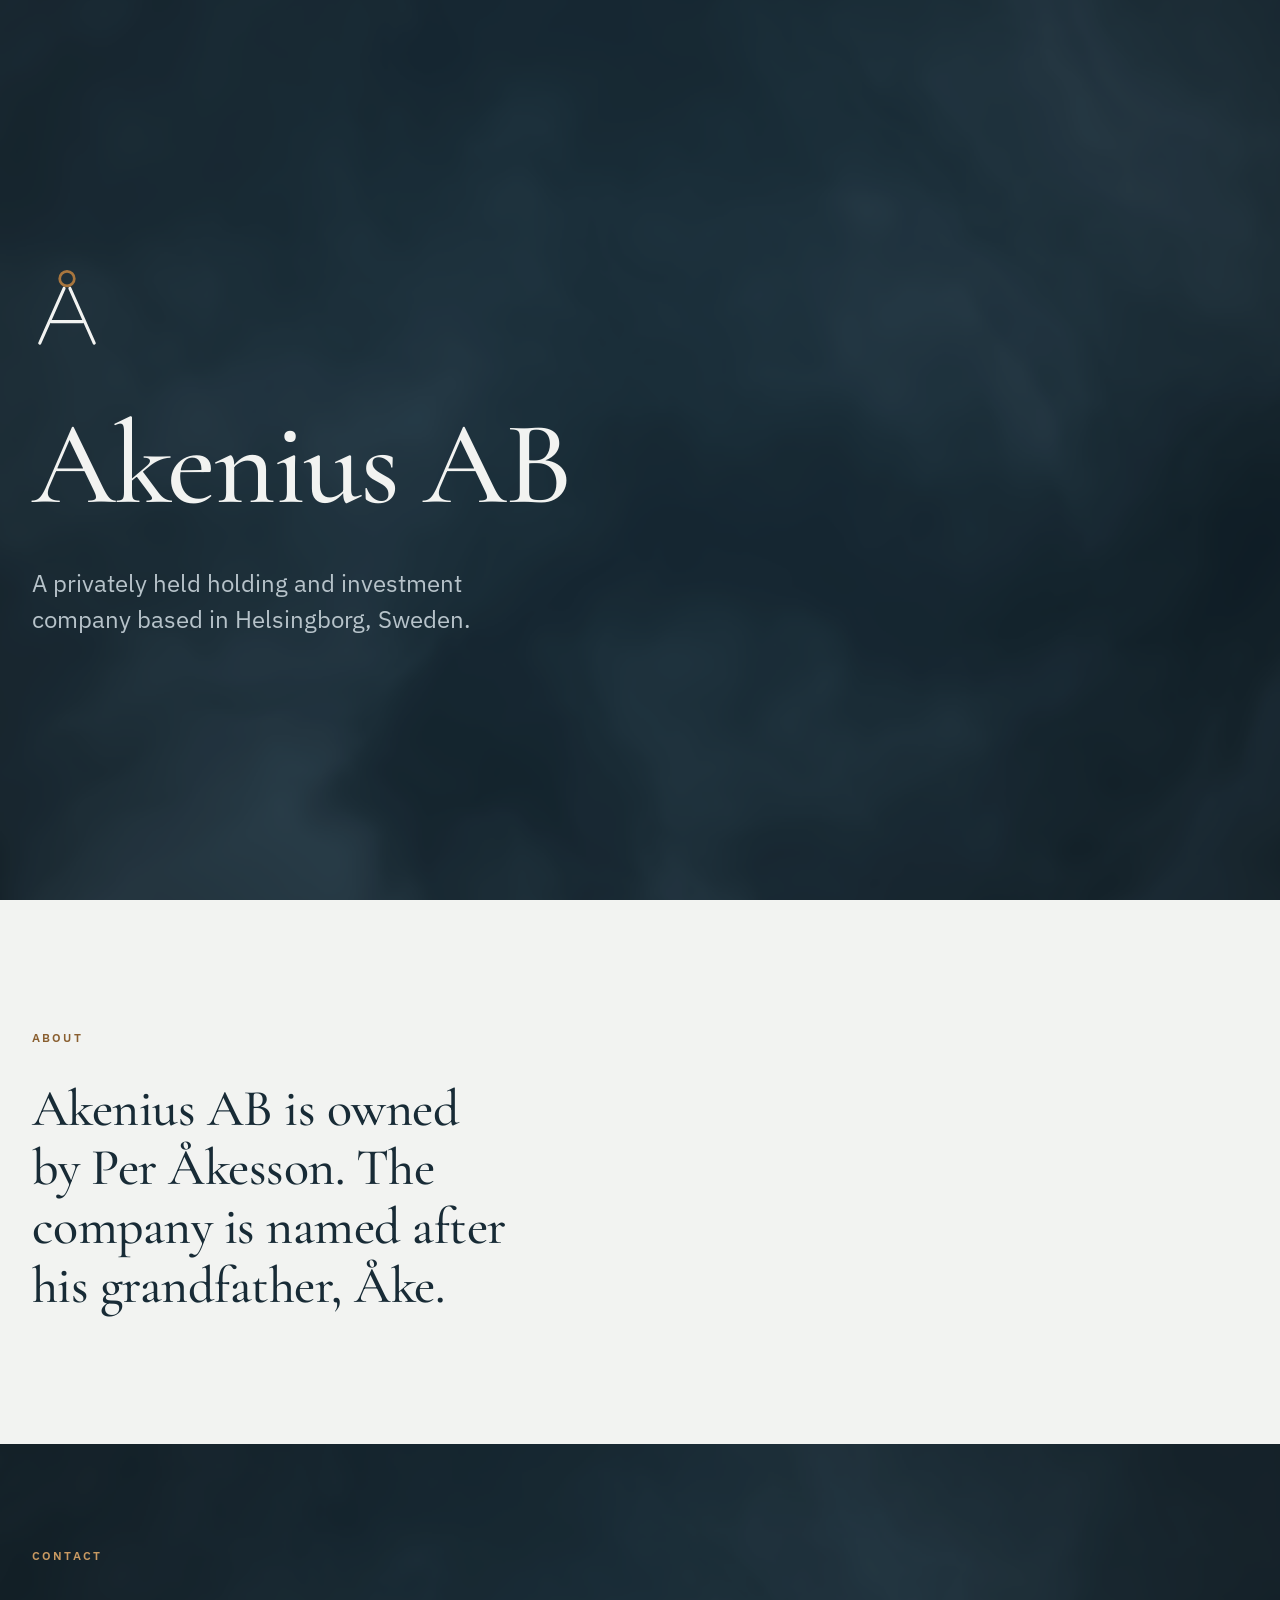
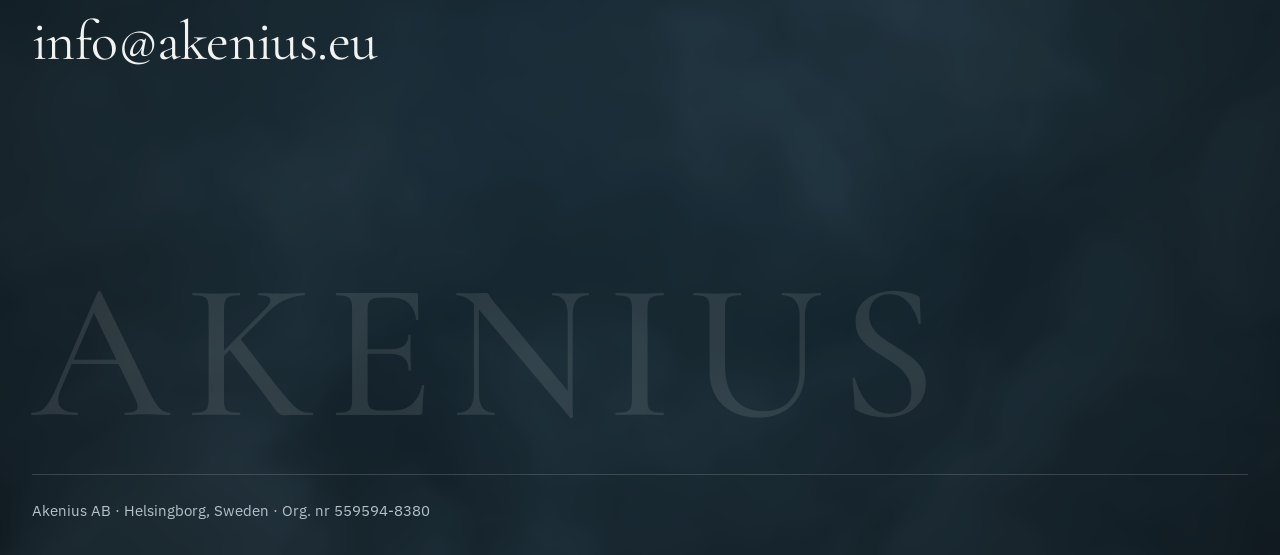
==== index.html @ 72a41a02 "Simplify akenius.eu to a single low-key holding-company page Remove ventures, board and advisory con" ====
<!DOCTYPE html>
<html lang="en">
<head>
<meta charset="utf-8">
<meta name="viewport" content="width=device-width, initial-scale=1">
<script>
(function(d,w){var h=d.documentElement,m=function(q){try{return w.matchMedia(q).matches}catch(e){return false}};
h.classList.add('js',m('(min-width: 1024px) and (hover: hover) and (pointer: fine)')?'xp-desktop':'xp-mobile');
setTimeout(function(){if(!w.__akReady)h.classList.add('hero-in','reveal-all')},4000);
})(document,window);
</script>
<title>Akenius AB</title>
<meta name="description" content="Akenius AB is a privately held holding and investment company based in Helsingborg, Sweden.">
<meta name="robots" content="index, follow">
<link rel="canonical" href="https://akenius.eu/">
<link rel="icon" type="image/svg+xml" href="/favicon.svg">
<link rel="icon" type="image/png" sizes="32x32" href="/favicon.png">
<meta property="og:type" content="website">
<meta property="og:site_name" content="Akenius AB">
<meta property="og:title" content="Akenius AB">
<meta property="og:description" content="Akenius AB is a privately held holding and investment company based in Helsingborg, Sweden.">
<meta property="og:url" content="https://akenius.eu/">
<meta property="og:image" content="https://akenius.eu/og-image.png">
<meta name="twitter:card" content="summary_large_image">
<meta name="twitter:title" content="Akenius AB">
<meta name="twitter:description" content="Akenius AB is a privately held holding and investment company based in Helsingborg, Sweden.">
<meta name="twitter:image" content="https://akenius.eu/og-image.png">
<link rel="preconnect" href="https://fonts.googleapis.com">
<link rel="preconnect" href="https://fonts.gstatic.com" crossorigin>
<link rel="stylesheet" href="https://fonts.googleapis.com/css2?family=Cormorant+Garamond:wght@500&amp;family=IBM+Plex+Sans:wght@400;600&amp;display=swap">
<link rel="stylesheet" href="tokens/colors.css">
<link rel="stylesheet" href="tokens/typography.css">
<link rel="stylesheet" href="tokens/spacing.css">
<link rel="stylesheet" href="tokens/interactions.css">
<link rel="stylesheet" href="site.css">
</head>
<body>
<a class="skip" href="#main">Skip to content</a>
<main id="main">
<section class="hero full" aria-labelledby="h1">
  <div class="hero-bg" data-shader aria-hidden="true"></div>
  <div class="wrap hero-content"><div class="hero-scroll">
    <img class="mark" src="assets/akenius-mark-inverse.svg" alt="" width="72" height="88">
    <h1 class="display" id="h1">Akenius AB</h1>
    <p class="lede">A privately held holding and investment company based in Helsingborg, Sweden.</p>
  </div></div>
</section>

<section class="section about" id="about" aria-labelledby="about-h">
  <div class="wrap">
    <h2 class="eyebrow" id="about-h" data-reveal>About</h2>
    <p class="statement" data-reveal>Akenius AB is owned by Per Åkesson. The company is named after his grandfather, Åke.</p>
  </div>
</section>

</main>
<div class="dark-end on-ink">
  <div class="mist" data-shader aria-hidden="true"></div>
  <section class="section contact" id="contact" aria-labelledby="contact-h">
    <div class="wrap">
      <h2 class="eyebrow" id="contact-h" data-reveal>Contact</h2>
      <p data-reveal><a class="mail" href="mailto:info@akenius.eu">info@akenius.eu</a></p>
    </div>
  </section>
  <footer class="site-footer">
  <div class="wrap">
    <div class="big" aria-hidden="true">AKENIUS</div>
    <p class="foot">Akenius AB · Helsingborg, Sweden · Org.&nbsp;nr&nbsp;559594&#8209;8380</p>
  </div>
</footer>
</div>
<script src="js/site.js" defer></script>
</body>
</html>
---- tokens/colors.css ----
/* Akenius AB — color tokens. The only file in the project that holds hex values. */
:root {
  /* Base palette */
  --paper: #F2F3F1;
  --card: #FFFFFF;
  --ink: #182B36;
  --slate: #3E5462;
  --brass: #A8763E;
  --line: #D8DCDA;

  /* Derived shades */
  --brass-deep: #8A5F30;    /* brass for small text on paper (AA) */
  --brass-light: #C99A62;   /* brass for small text on ink (AA) */
  --ink-soft: #243B49;
  --ink-deep: #101D25;      /* page ground in dark mode */
  --ink-muted: #B7C3CA;     /* muted text on ink */
  --paper-deep: #E8EAE6;
  --error: #8C3B2E;

  /* Semantic aliases (components read only these) */
  --bg: var(--paper);
  --bg-alt: var(--paper-deep);
  --bg-card: var(--card);
  --fg: var(--ink);
  --fg-muted: var(--slate);
  --accent: var(--brass);          /* large type, rules, marks */
  --accent-text: var(--brass-deep);/* small brass text */
  --hairline: var(--line);
  --btn-bg: var(--ink);
  --btn-fg: var(--paper);
  --btn-bg-hover: var(--ink-soft);
  --focus-ring: var(--brass-deep);

  --surface-ink: var(--ink);
  --on-ink: var(--paper);
  --on-ink-muted: var(--ink-muted);
  --on-ink-accent: var(--brass-light);
  --on-ink-line: rgb(242 243 241 / 0.16);
  color-scheme: light;
}

/* Ink sections re-point the semantic tokens */
.on-ink {
  --bg: var(--ink);
  --fg: var(--paper);
  --fg-muted: var(--ink-muted);
  --accent-text: var(--brass-light);
  --hairline: var(--on-ink-line);
  --btn-bg: var(--paper);
  --btn-fg: var(--ink);
  --btn-bg-hover: var(--card);
  --focus-ring: var(--brass-light);
  background: var(--bg);
  color: var(--fg);
}

/* Dark mode — tokens only */
@media (prefers-color-scheme: dark) {
  :root:not([data-theme="light"]) {
    --bg: var(--ink-deep);
    --bg-alt: var(--ink);
    --bg-card: var(--ink);
    --fg: var(--paper);
    --fg-muted: var(--ink-muted);
    --accent-text: var(--brass-light);
    --hairline: var(--on-ink-line);
    --btn-bg: var(--paper);
    --btn-fg: var(--ink);
    --btn-bg-hover: var(--card);
    --focus-ring: var(--brass-light);
    --surface-ink: var(--ink-soft);
    color-scheme: dark;
  }
}
---- tokens/typography.css ----
/* Akenius AB — typography tokens. Fluid modular scale; no ad hoc sizes. */
:root {
  --font-serif: 'Cormorant Garamond', Georgia, 'Times New Roman', serif;
  --font-sans: 'IBM Plex Sans', -apple-system, 'Segoe UI', Helvetica, Arial, sans-serif;

  --fs-eyebrow: 0.75rem;
  --fs-small: 0.9375rem;                              /* captions, footer */
  --fs-body: clamp(1.0625rem, 1.02rem + 0.2vw, 1.125rem);
  --fs-lead: clamp(1.1875rem, 1.05rem + 0.6vw, 1.5rem);
  --fs-h3: clamp(1.5rem, 1.25rem + 1vw, 2rem);
  --fs-h2: clamp(2rem, 1.2rem + 3vw, 3.75rem);
  --fs-statement: clamp(1.75rem, 1rem + 2.8vw, 3.5rem);
  --fs-display: clamp(2.75rem, 1rem + 6vw, 6.5rem);
  --fs-sub-display: clamp(2.5rem, 1rem + 5vw, 5rem);
  --fs-stat: clamp(3rem, 1.5rem + 5vw, 5.5rem);
  --fs-wordmark: clamp(3.5rem, 1rem + 14vw, 15rem);

  --track-eyebrow: 0.18em;
  --track-wordmark: 0.34em;
  --track-display: -0.02em;

  --leading-display: 1.02;
  --leading-heading: 1.12;
  --leading-body: 1.6;
  --measure: 66ch;
}
---- tokens/spacing.css ----
/* Akenius AB — spacing, motion, layout. Square corners, no shadows. */
:root {
  --space-1: 0.25rem;
  --space-2: 0.5rem;
  --space-3: 0.75rem;
  --space-4: 1rem;
  --space-5: 1.5rem;
  --space-6: 2rem;
  --space-7: 3rem;
  --space-8: 4rem;
  --space-section: clamp(5rem, 10vw, 11rem);

  --radius: 0;
  --border-width: 1px;

  --ease: cubic-bezier(.2, .7, .2, 1);
  --dur-fast: 150ms;
  --dur-reveal: 600ms;

  --page-max: 1240px;
  --gutter: 16px;
  --nav-h: 64px;
}
@media (min-width: 768px) { :root { --gutter: 32px; } }
---- tokens/interactions.css ----
/* Akenius AB — interaction states.
   hover = darker shade, press = same (no shrink), focus = 2px brass-deep ring. */
:focus-visible {
  outline: 2px solid var(--focus-ring);
  outline-offset: 2px;
}
::selection {
  background: var(--brass);
  color: var(--paper);
}
[disabled], [aria-disabled="true"] { cursor: not-allowed; }
---- site.css ----
/* Akenius AB — site styles. Colours, type scale and spacing come from /tokens/*.css. */

@view-transition { navigation: auto; }
::view-transition-old(root), ::view-transition-new(root) { animation-duration: 250ms; animation-timing-function: var(--ease); }

*, *::before, *::after { box-sizing: border-box; }
html { -webkit-text-size-adjust: 100%; }
body {
  margin: 0; background: var(--bg); color: var(--fg);
  font-family: var(--font-sans); font-size: var(--fs-body); line-height: var(--leading-body);
  -webkit-font-smoothing: antialiased; text-wrap: pretty; overflow-x: hidden;
}
img, svg { max-width: 100%; }
a { color: inherit; }
h1, h2, p { margin: 0; }
.skip { position: absolute; left: -9999px; top: 0; z-index: 400; background: var(--paper); color: var(--ink); padding: 0.9rem 1.4rem; text-decoration: none; }
.skip:focus { left: 0; }

.wrap { width: 100%; max-width: calc(var(--page-max) + 2 * var(--gutter)); margin-inline: auto; padding-inline: var(--gutter); }
.section { padding-block: var(--space-section); position: relative; }

.eyebrow { font-family: var(--font-sans); font-weight: 600; font-size: var(--fs-eyebrow); letter-spacing: var(--track-eyebrow); text-transform: uppercase; color: var(--accent-text); margin-bottom: var(--space-6); }
.display { font-family: var(--font-serif); font-weight: 500; font-size: clamp(3.25rem, 1rem + 8vw, 8rem); line-height: var(--leading-display); letter-spacing: var(--track-display); text-wrap: balance; }
.display.sub { font-size: var(--fs-sub-display); max-width: 14ch; }
.lede { font-size: var(--fs-lead); line-height: 1.5; max-width: 34ch; color: var(--fg-muted); }
.statement { font-family: var(--font-serif); font-weight: 500; font-size: var(--fs-statement); line-height: 1.14; letter-spacing: -0.01em; max-width: 24ch; text-wrap: balance; }

.tlink { display: inline-flex; gap: 0.5em; align-items: baseline; text-decoration: none; font-weight: 600; color: var(--accent-text); background: linear-gradient(currentColor, currentColor) 0 100% / 100% 1px no-repeat; padding-bottom: 2px; }
.tlink .arr { display: inline-block; transition: transform 300ms var(--ease); }
.tlink:hover .arr { transform: translateX(4px); }
.cta { margin-top: var(--space-6); }

/* hero */
.hero { position: relative; overflow: hidden; background: var(--ink); color: var(--paper); isolation: isolate;
  --fg: var(--paper); --fg-muted: var(--ink-muted); --accent-text: var(--brass-light); --focus-ring: var(--brass-light); }
.hero.full { min-height: 100vh; min-height: 100svh; display: flex; align-items: center; padding-block: var(--space-8); }
.hero .mark { display: block; width: clamp(3.5rem, 2rem + 3vw, 4.5rem); height: auto; margin-bottom: clamp(2rem, 5vw, 3.5rem); }
.hero .lede { margin-top: clamp(1.5rem, 3vw, 2.5rem); }
.hero-bg { position: absolute; inset: 0; z-index: -1; background:
  radial-gradient(60% 55% at 72% 28%, rgb(168 118 62 / 0.14), transparent 60%),
  radial-gradient(125% 125% at 50% 42%, var(--ink-soft) 0%, var(--ink) 46%, var(--ink-deep) 100%); }
.hero-bg canvas { position: absolute; inset: -40px 0; width: 100%; height: calc(100% + 80px); display: block; }
.hero-bg::after { content: ""; position: absolute; inset: 0; background: var(--ink); opacity: 0.08; pointer-events: none; }
.xp-mobile .hero-bg::before { content: ""; position: absolute; inset: -20%; background: radial-gradient(40% 40% at 30% 30%, rgb(168 118 62 / 0.16), transparent 70%); animation: drift 40s ease-in-out infinite alternate; }
@keyframes drift { to { transform: translate3d(18%, 14%, 0); } }
.js .hero-content { opacity: 0; }
.js.hero-in .hero-content { animation: heroIn 600ms var(--ease) forwards; }
@keyframes heroIn { from { opacity: 0; transform: translateY(16px); } to { opacity: 1; transform: none; } }
@supports (animation-timeline: scroll()) {
  .xp-desktop .hero-scroll { animation: heroOut linear both; animation-timeline: scroll(root block); animation-range: 0 70vh; }
  .xp-desktop .hero-bg canvas { animation: bgPar linear both; animation-timeline: scroll(root block); animation-range: 0 100vh; }
  @keyframes heroOut { to { opacity: 0.25; transform: translateY(-40px); } }
  @keyframes bgPar { to { transform: translateY(-40px); } }
}

/* contact & footer */
.mail { font-family: var(--font-serif); font-size: clamp(1.75rem, 1rem + 3.4vw, 3.5rem); text-decoration: none; letter-spacing: -0.01em; background: linear-gradient(var(--accent), var(--accent)) 0 100% / 0 2px no-repeat; padding-bottom: 0.1em; transition: background-size 400ms var(--ease); word-break: break-word; }
.mail:hover, .mail:focus-visible { background-size: 100% 2px; }
.contact { padding-block: clamp(4rem, 8vw, 8rem); }
.site-footer { background: var(--ink); color: var(--paper); padding-block: clamp(3rem, 6vw, 5rem) var(--space-6); overflow: hidden; position: relative; isolation: isolate; }
.site-footer .big { font-family: var(--font-serif); font-weight: 500; font-size: var(--fs-wordmark); letter-spacing: 0.08em; line-height: 0.9; opacity: 0.1; margin-bottom: var(--space-6); white-space: nowrap; user-select: none; }
.foot { font-size: var(--fs-small); color: var(--ink-muted); border-top: 1px solid var(--on-ink-line); padding-top: var(--space-5); }

/* mist behind dark sections (desktop shader; plain ink elsewhere) */
.mist { position: absolute; inset: 0; overflow: hidden; pointer-events: none; z-index: 0; }
.mist canvas { position: absolute; inset: 0; width: 100%; height: 100%; display: block; }
.mist::after { content: ""; position: absolute; inset: 0; background: var(--ink); opacity: 0.12; }
.on-ink { position: relative; isolation: isolate; }
.dark-end > :not(.mist) { position: relative; z-index: 1; }
.dark-end .site-footer { background: transparent; }
.on-ink > .wrap, .site-footer > .wrap { position: relative; z-index: 1; }

/* reveals */
.js [data-reveal] { opacity: 0; transform: translateY(12px); }
.xp-desktop.js [data-reveal] { transform: translateY(20px); }
.js [data-reveal].is-in { opacity: 1; transform: none; transition: opacity 600ms var(--ease), transform 600ms var(--ease); }
.js.reveal-all [data-reveal] { opacity: 1; transform: none; }
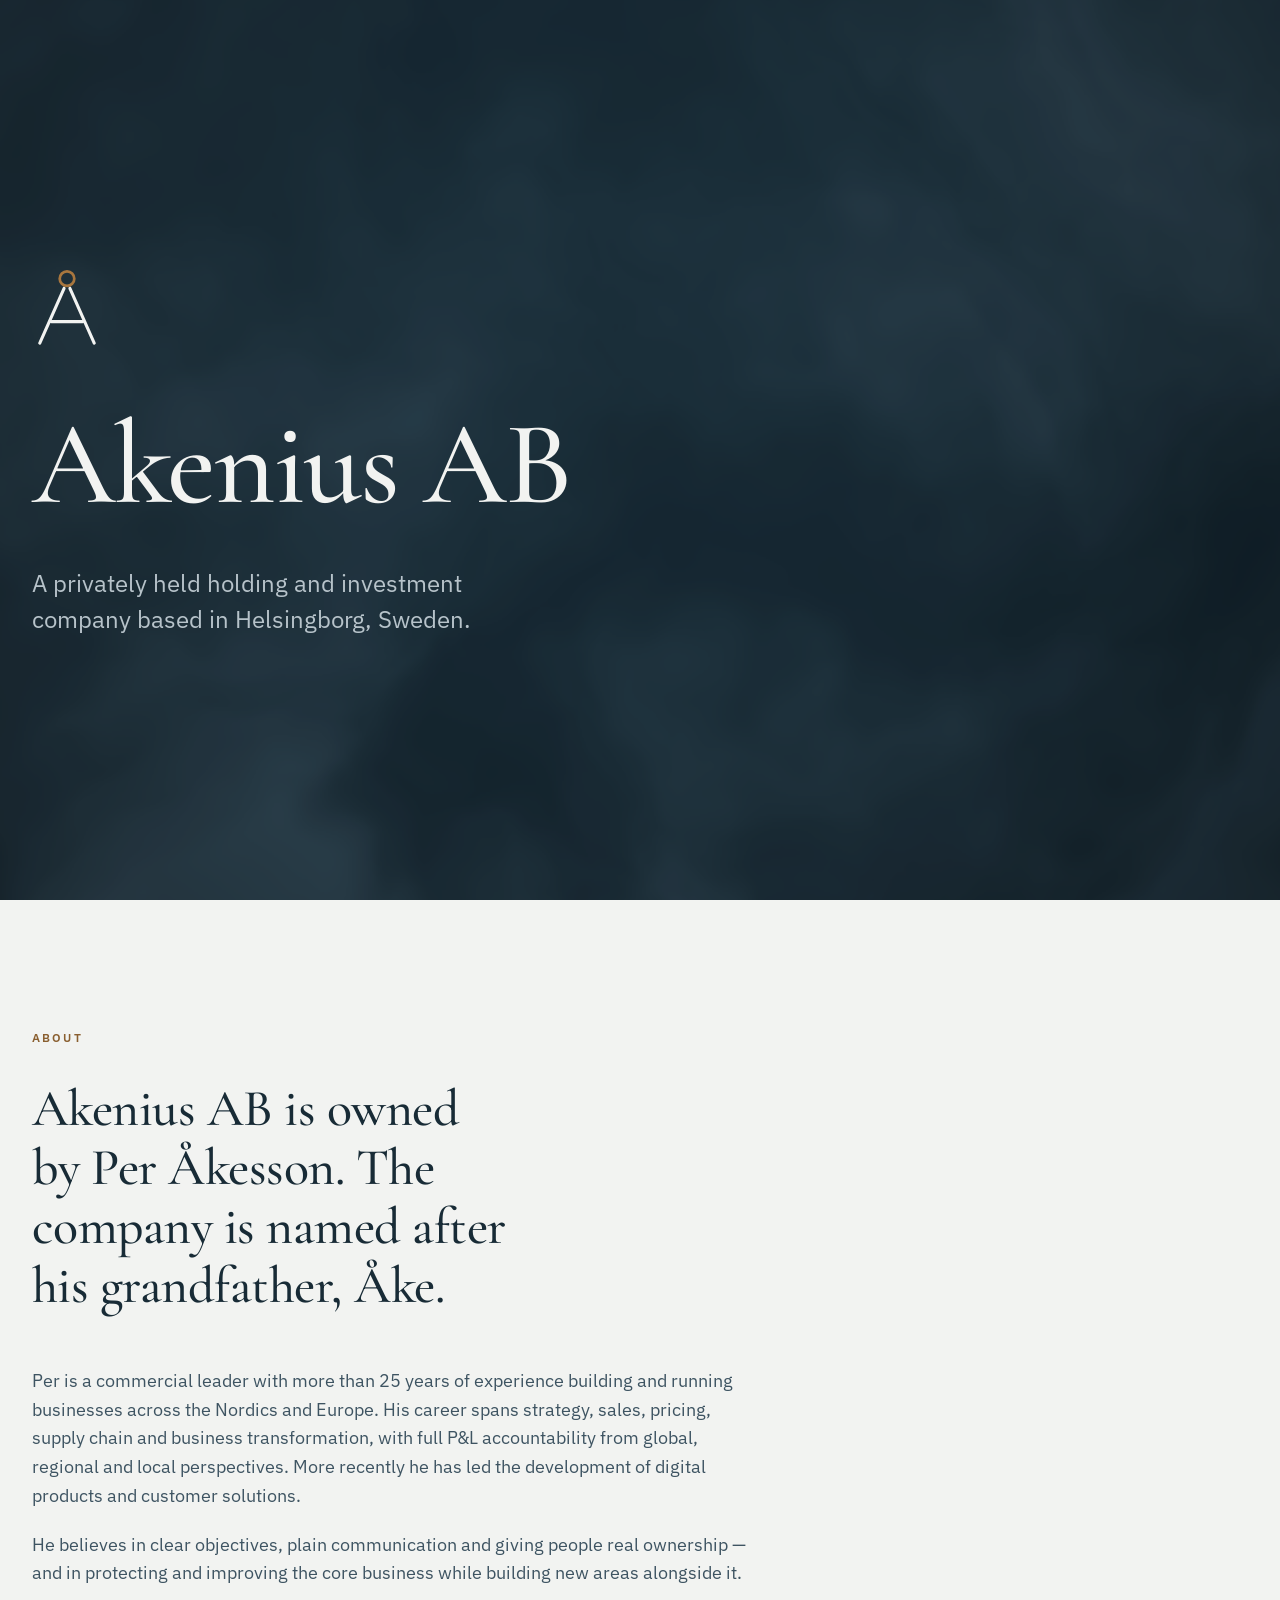
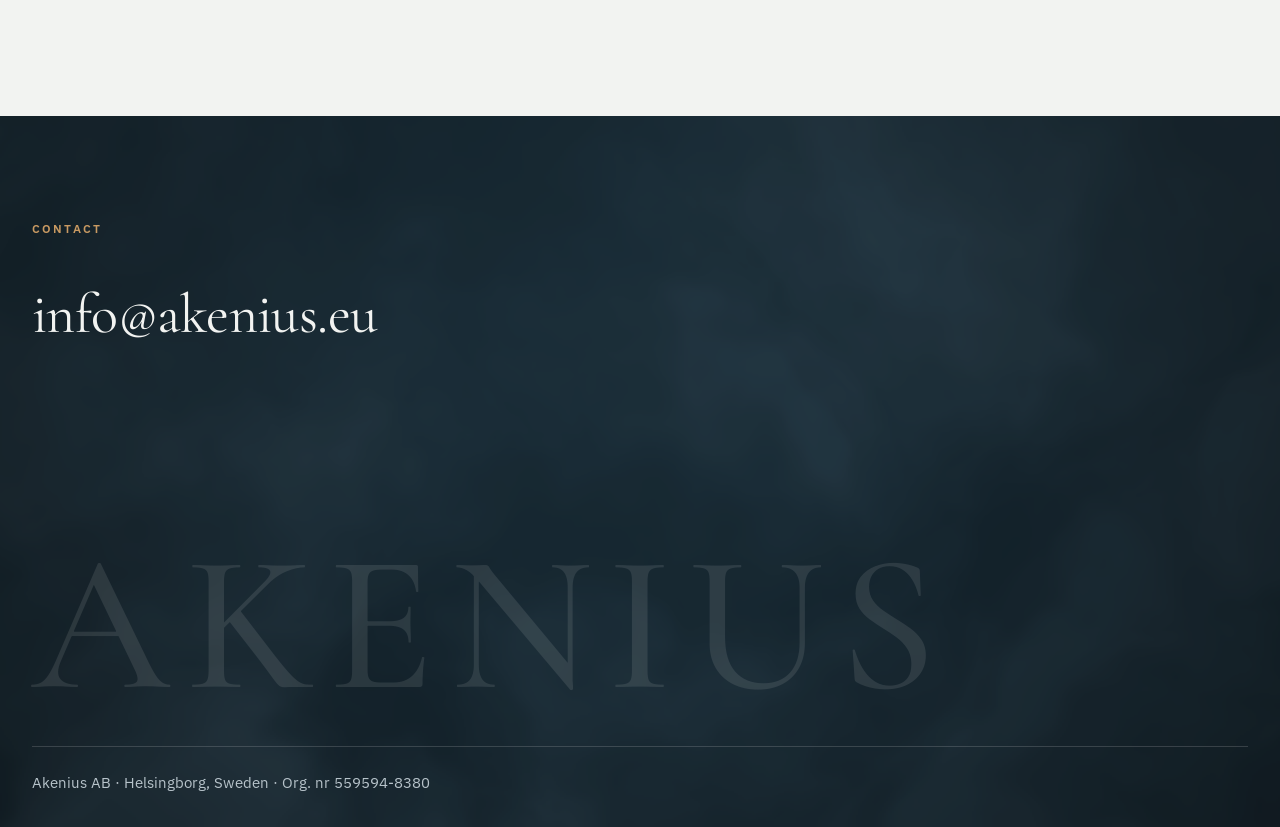
==== commit c02feb4f: "Describe the owner in the About section, drawing on his professional profile (no company names) Co-A" ====
--- a/index.html
+++ b/index.html
@@ -50,6 +50,10 @@
   <div class="wrap">
     <h2 class="eyebrow" id="about-h" data-reveal>About</h2>
     <p class="statement" data-reveal>Akenius AB is owned by Per Åkesson. The company is named after his grandfather, Åke.</p>
+    <div class="prose" data-reveal>
+      <p>Per is a commercial leader with more than 25 years of experience building and running businesses across the Nordics and Europe. His career spans strategy, sales, pricing, supply chain and business transformation, with full P&amp;L accountability from global, regional and local perspectives. More recently he has led the development of digital products and customer solutions.</p>
+      <p>He believes in clear objectives, plain communication and giving people real ownership — and in protecting and improving the core business while building new areas alongside it.</p>
+    </div>
   </div>
 </section>
 
--- a/site.css
+++ b/site.css
@@ -29,6 +29,10 @@
 .tlink .arr { display: inline-block; transition: transform 300ms var(--ease); }
 .tlink:hover .arr { transform: translateX(4px); }
 .cta { margin-top: var(--space-6); }
+
+.prose { margin-top: clamp(2rem, 4vw, 3.5rem); max-width: var(--measure); }
+.prose p { color: var(--fg-muted); }
+.prose p + p { margin-top: 1.1em; }
 
 /* hero */
 .hero { position: relative; overflow: hidden; background: var(--ink); color: var(--paper); isolation: isolate;
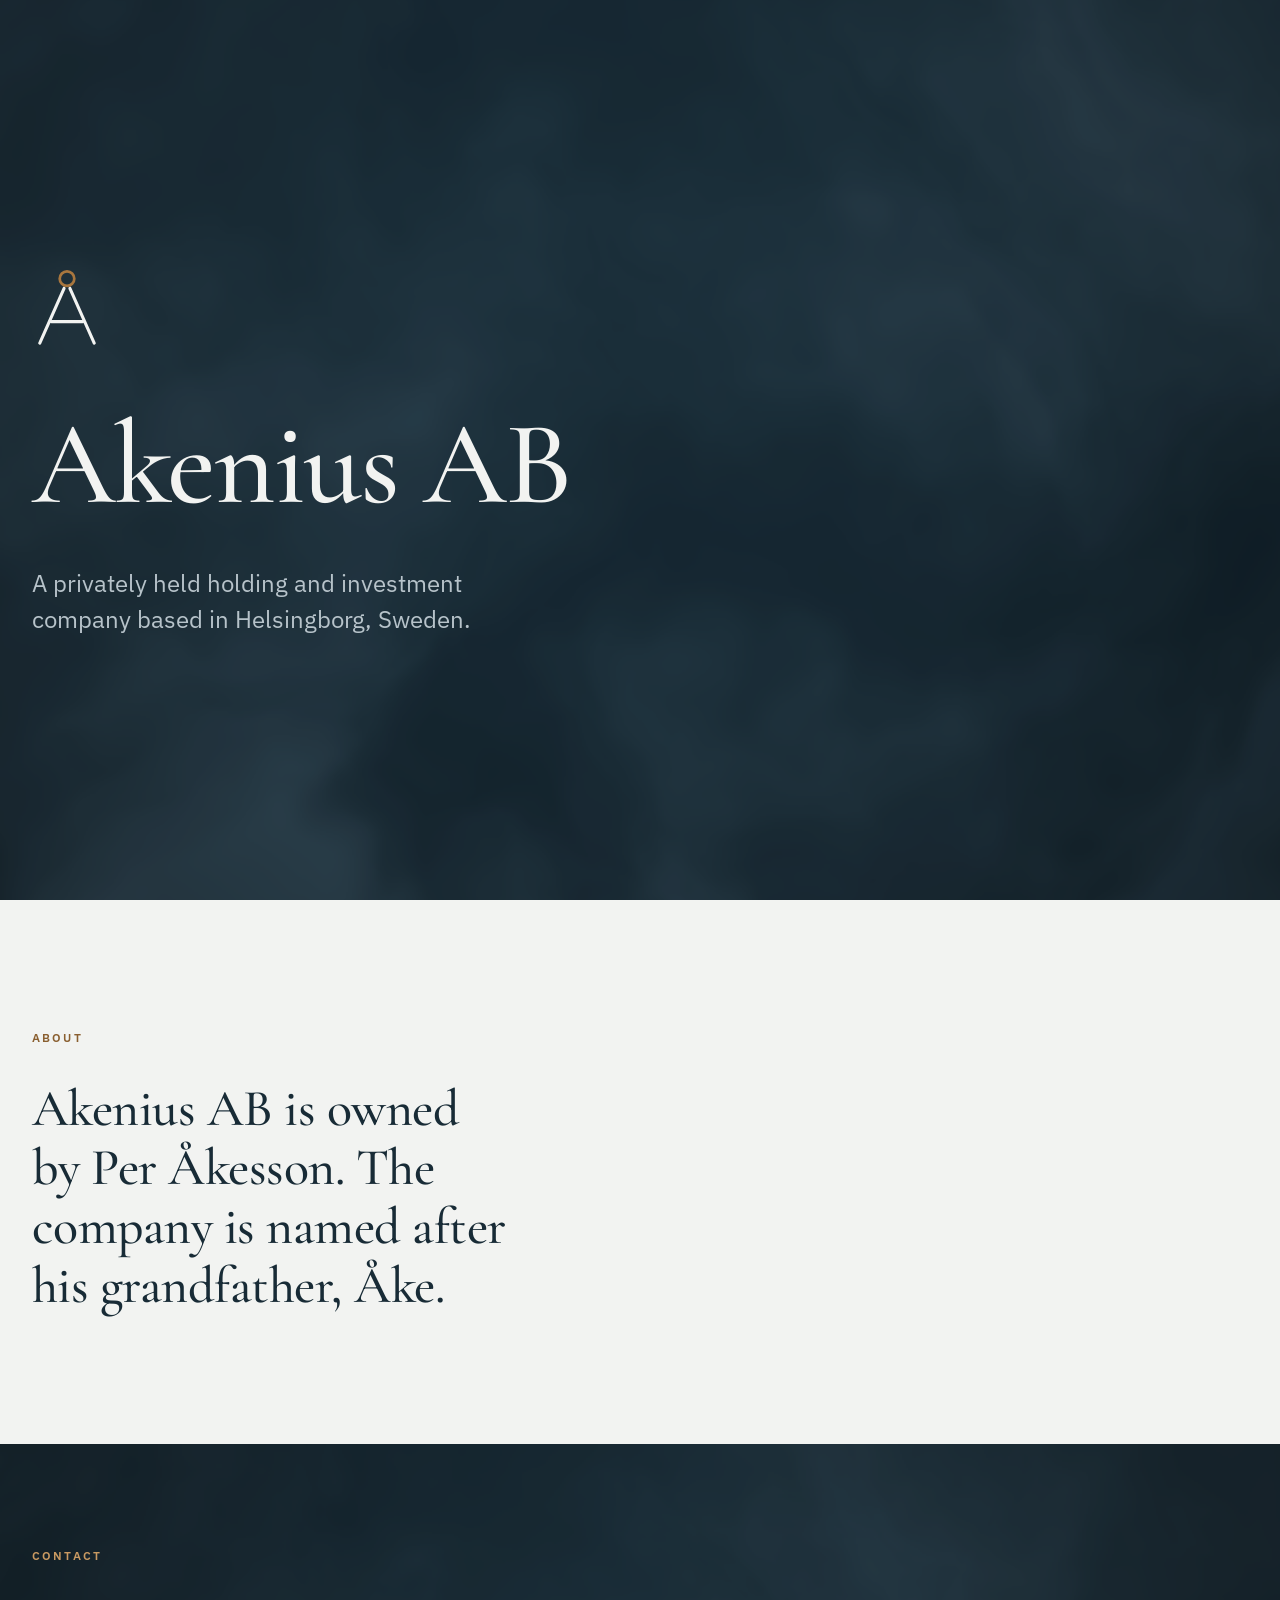
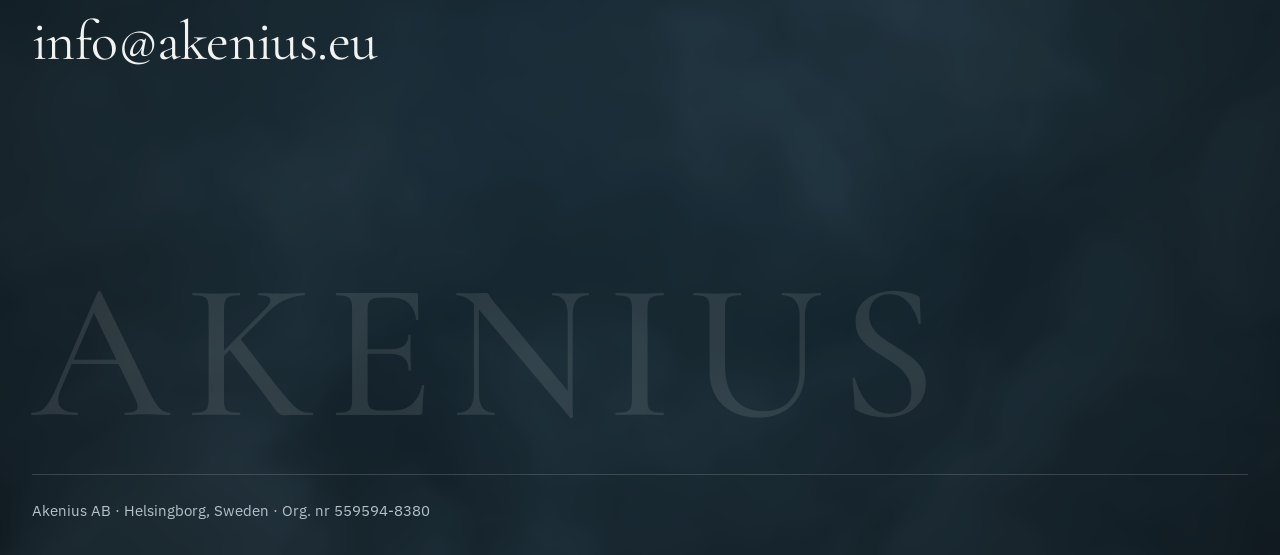
==== commit 3b014728: "Revert "Describe the owner in the About section, drawing on his professional profile (no company nam" ====
--- a/index.html
+++ b/index.html
@@ -50,10 +50,6 @@
   <div class="wrap">
     <h2 class="eyebrow" id="about-h" data-reveal>About</h2>
     <p class="statement" data-reveal>Akenius AB is owned by Per Åkesson. The company is named after his grandfather, Åke.</p>
-    <div class="prose" data-reveal>
-      <p>Per is a commercial leader with more than 25 years of experience building and running businesses across the Nordics and Europe. His career spans strategy, sales, pricing, supply chain and business transformation, with full P&amp;L accountability from global, regional and local perspectives. More recently he has led the development of digital products and customer solutions.</p>
-      <p>He believes in clear objectives, plain communication and giving people real ownership — and in protecting and improving the core business while building new areas alongside it.</p>
-    </div>
   </div>
 </section>
 
--- a/site.css
+++ b/site.css
@@ -29,10 +29,6 @@
 .tlink .arr { display: inline-block; transition: transform 300ms var(--ease); }
 .tlink:hover .arr { transform: translateX(4px); }
 .cta { margin-top: var(--space-6); }
-
-.prose { margin-top: clamp(2rem, 4vw, 3.5rem); max-width: var(--measure); }
-.prose p { color: var(--fg-muted); }
-.prose p + p { margin-top: 1.1em; }
 
 /* hero */
 .hero { position: relative; overflow: hidden; background: var(--ink); color: var(--paper); isolation: isolate;
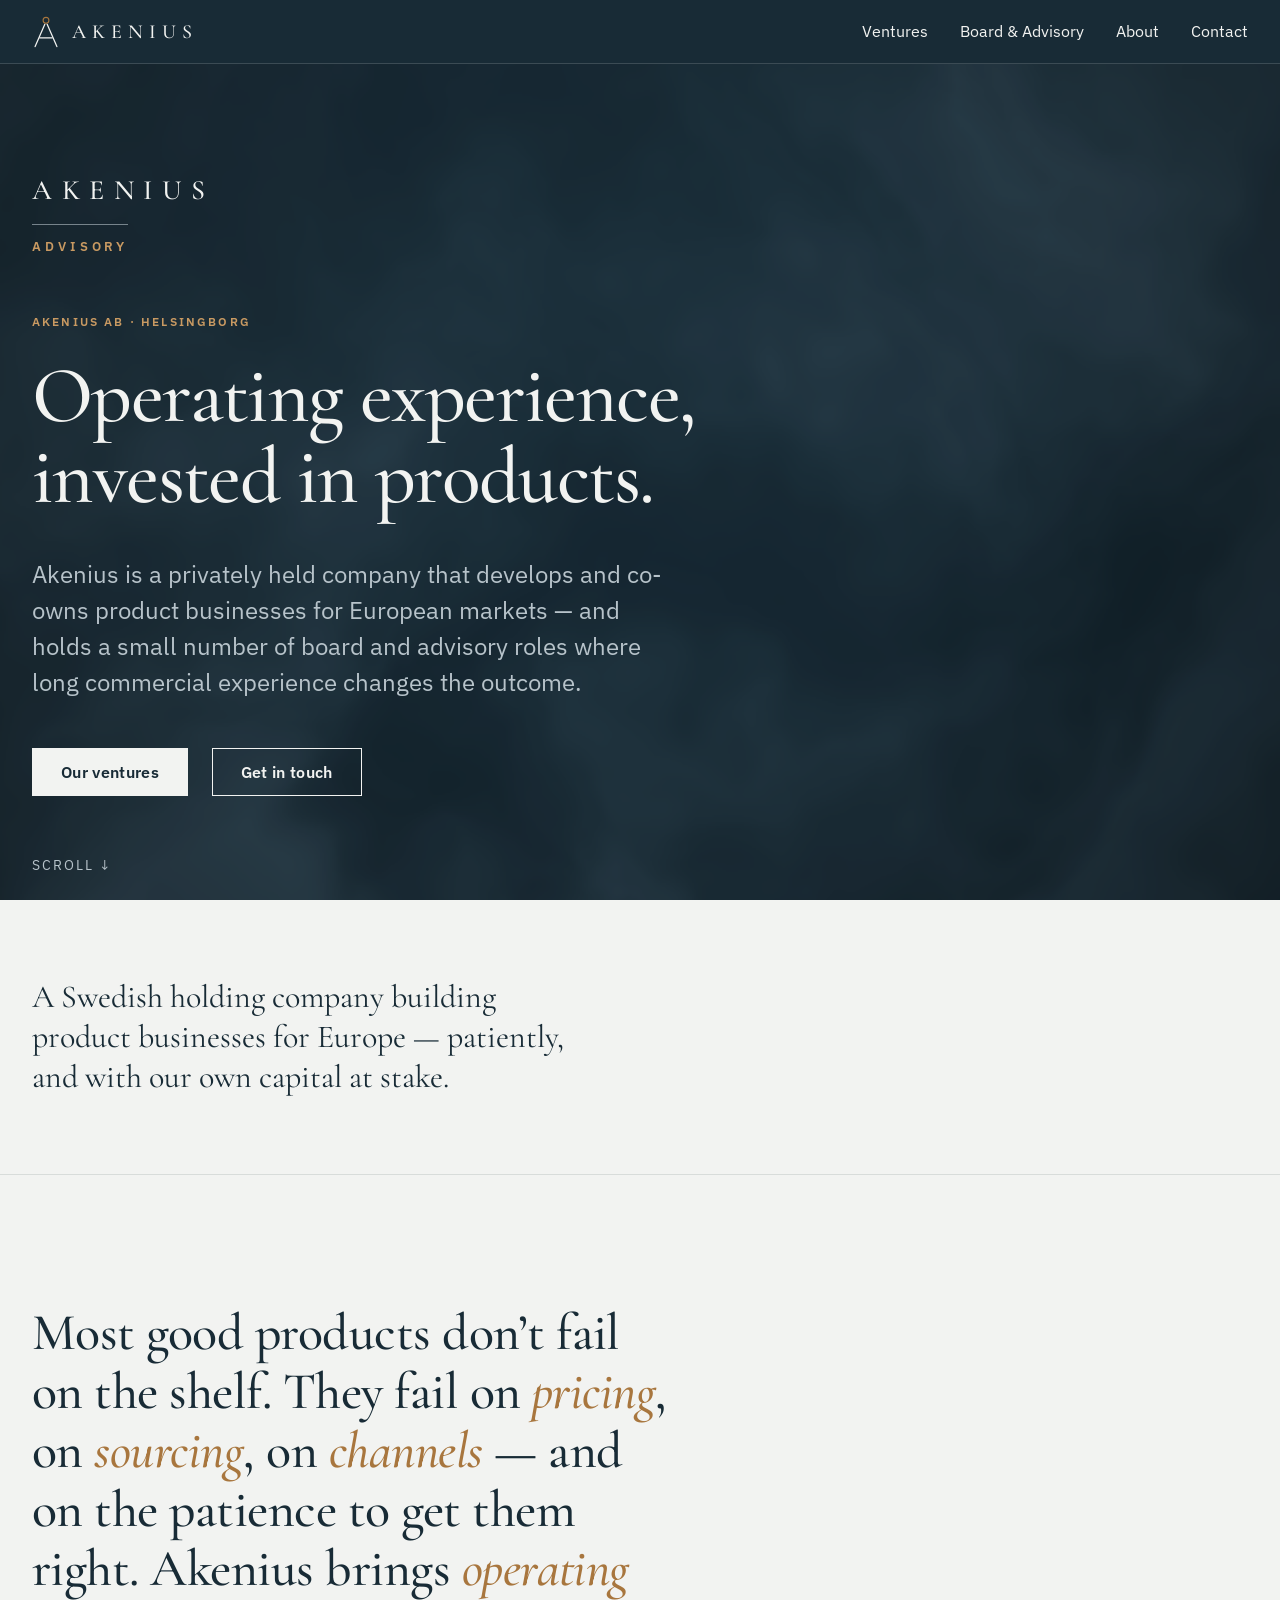
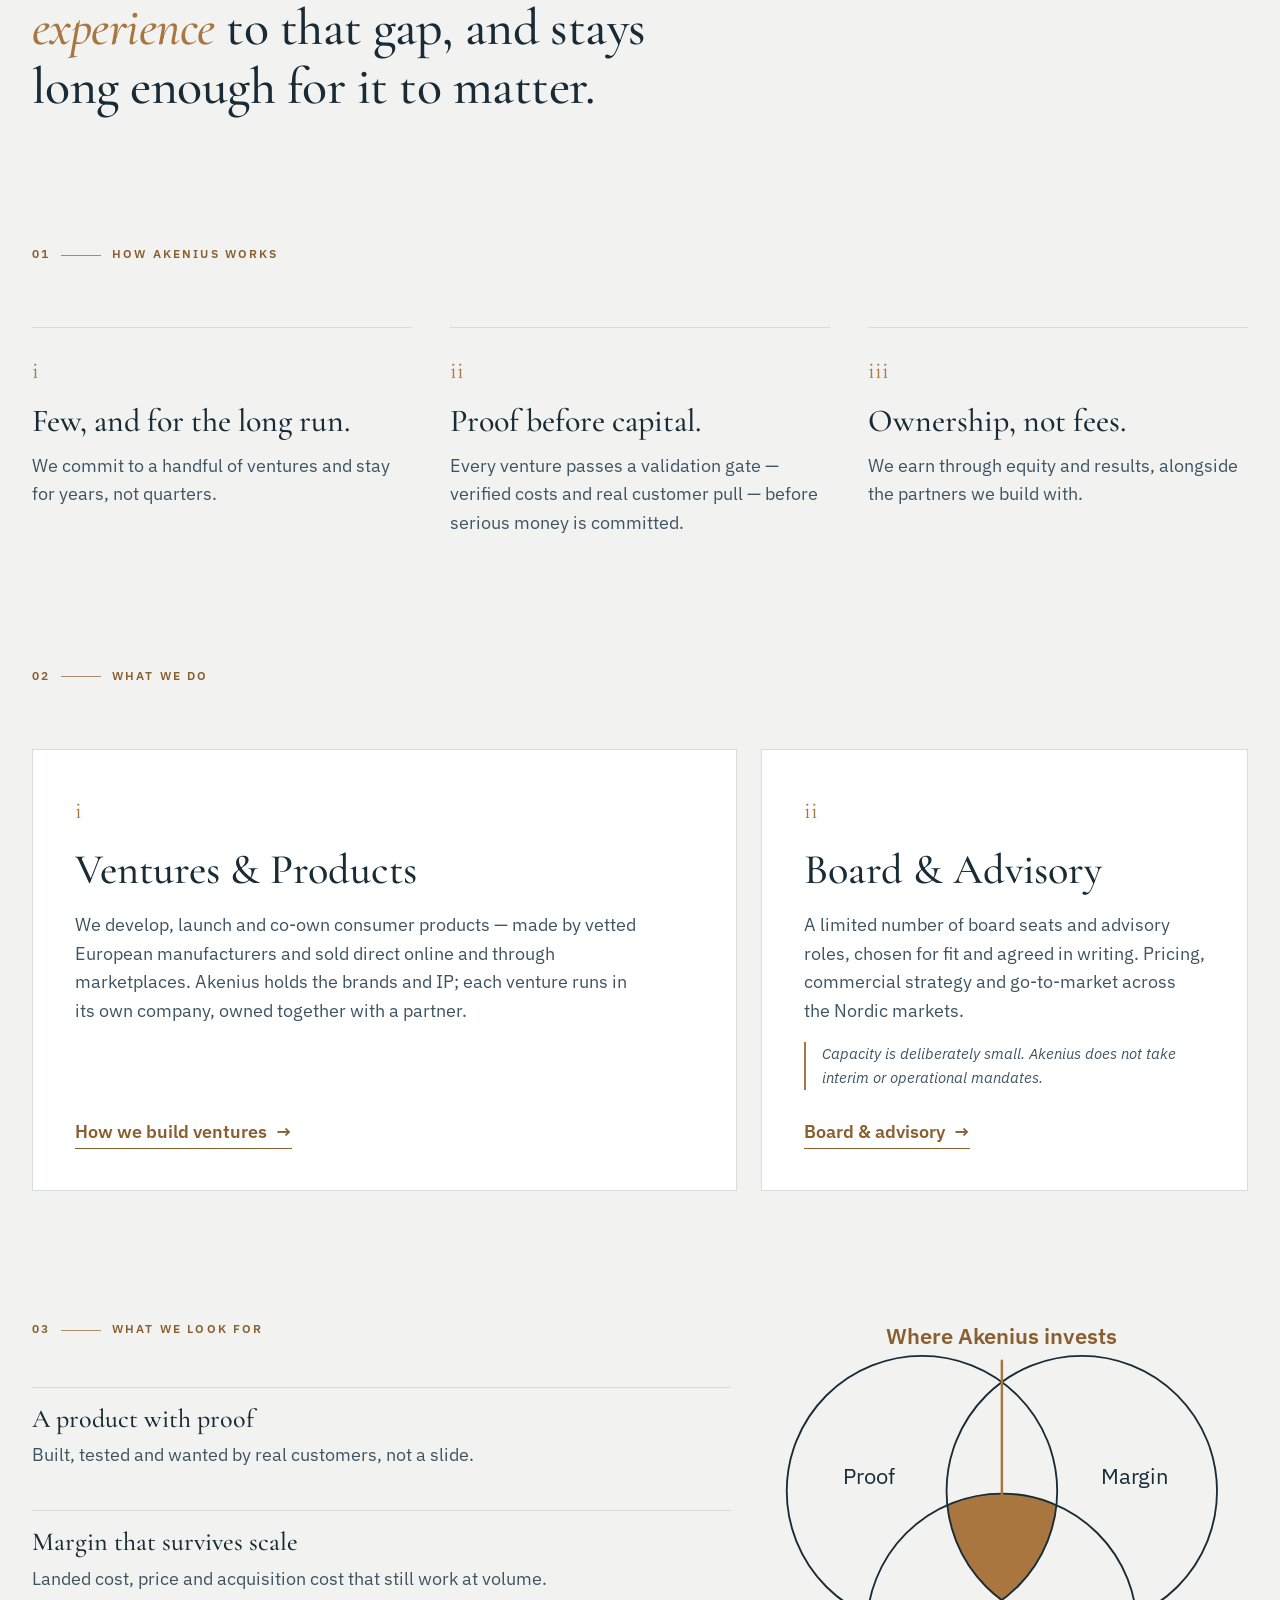
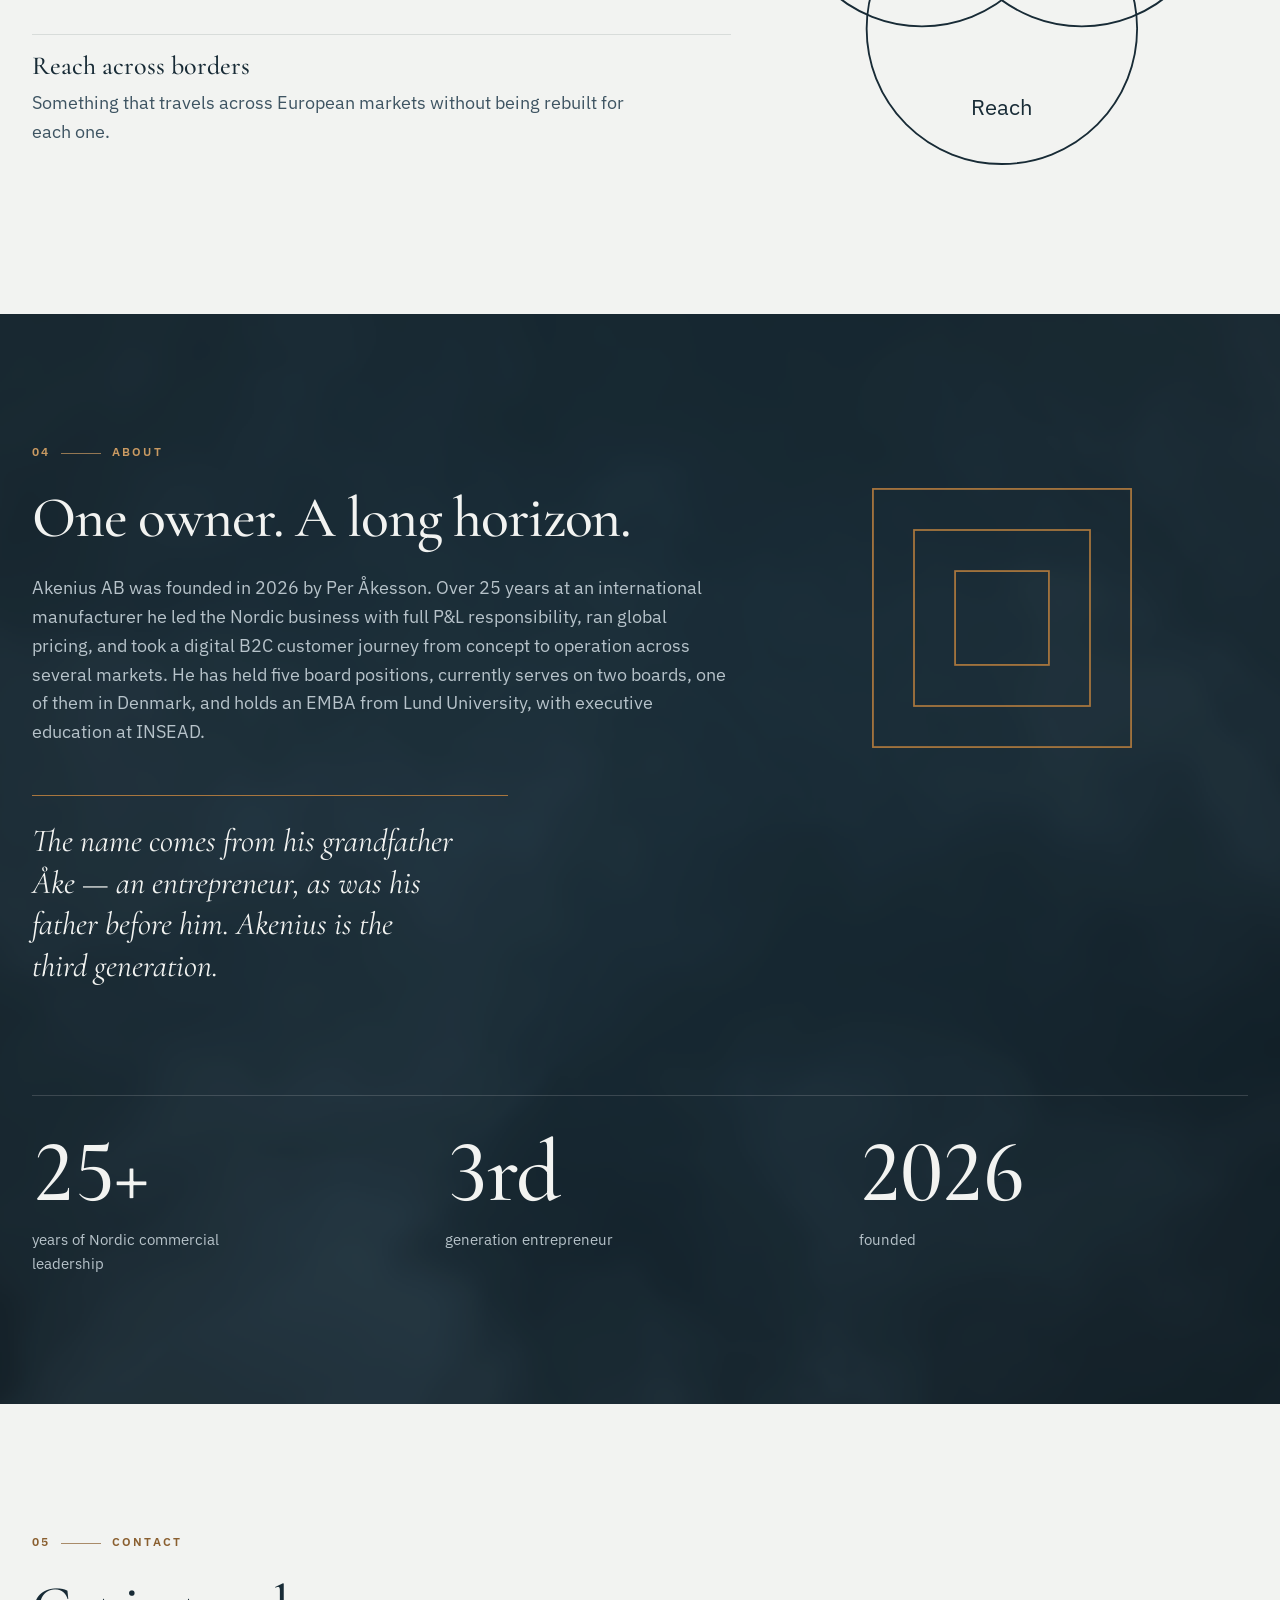
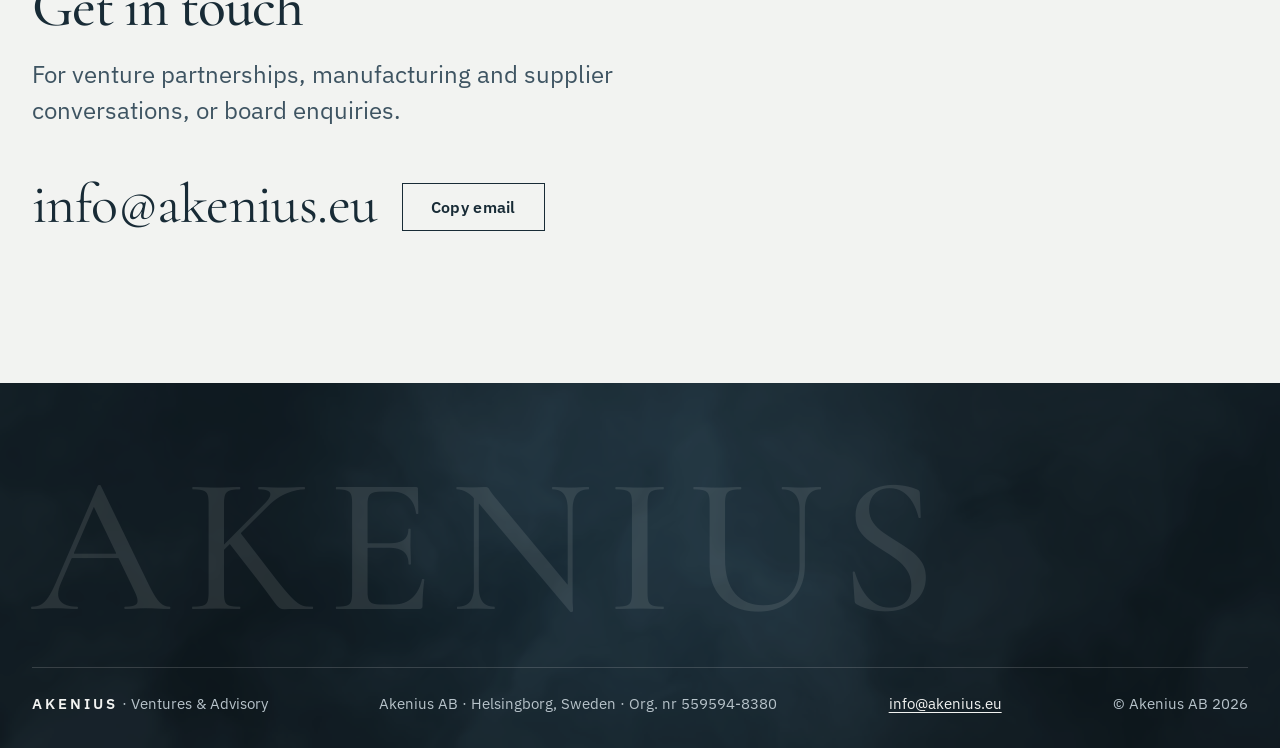
==== commit dceafbec: "Revert "Simplify akenius.eu to a single low-key holding-company page" This reverts commit 72a41a02b2" ====
--- a/index.html
+++ b/index.html
@@ -1,74 +1,195 @@
 <!DOCTYPE html>
-<html lang="en">
+<html lang="en" data-home>
 <head>
 <meta charset="utf-8">
 <meta name="viewport" content="width=device-width, initial-scale=1">
 <script>
 (function(d,w){var h=d.documentElement,m=function(q){try{return w.matchMedia(q).matches}catch(e){return false}};
 h.classList.add('js',m('(min-width: 1024px) and (hover: hover) and (pointer: fine)')?'xp-desktop':'xp-mobile');
-setTimeout(function(){if(!w.__akReady)h.classList.add('hero-in','reveal-all')},4000);
+if(h.hasAttribute('data-home')){var seen=false;try{seen=sessionStorage.getItem('ak-loaded')==='1'}catch(e){}
+if(!/[?&]loader=0/.test(w.location.search)&&!seen)h.classList.add('loader-on')}
+setTimeout(function(){if(!w.__akReady){h.classList.remove('loader-on');h.classList.add('hero-in','reveal-all')}},4000);
 })(document,window);
 </script>
-<title>Akenius AB</title>
-<meta name="description" content="Akenius AB is a privately held holding and investment company based in Helsingborg, Sweden.">
+<title>Akenius AB — Ventures &amp; Advisory</title>
+<meta name="description" content="Akenius AB develops and co-owns product businesses for European markets, and holds a small number of board and advisory roles.">
 <meta name="robots" content="index, follow">
 <link rel="canonical" href="https://akenius.eu/">
 <link rel="icon" type="image/svg+xml" href="/favicon.svg">
 <link rel="icon" type="image/png" sizes="32x32" href="/favicon.png">
 <meta property="og:type" content="website">
 <meta property="og:site_name" content="Akenius AB">
-<meta property="og:title" content="Akenius AB">
-<meta property="og:description" content="Akenius AB is a privately held holding and investment company based in Helsingborg, Sweden.">
+<meta property="og:title" content="Akenius AB — Ventures &amp; Advisory">
+<meta property="og:description" content="Akenius AB develops and co-owns product businesses for European markets, and holds a small number of board and advisory roles.">
 <meta property="og:url" content="https://akenius.eu/">
 <meta property="og:image" content="https://akenius.eu/og-image.png">
 <meta name="twitter:card" content="summary_large_image">
-<meta name="twitter:title" content="Akenius AB">
-<meta name="twitter:description" content="Akenius AB is a privately held holding and investment company based in Helsingborg, Sweden.">
+<meta name="twitter:title" content="Akenius AB — Ventures &amp; Advisory">
+<meta name="twitter:description" content="Akenius AB develops and co-owns product businesses for European markets, and holds a small number of board and advisory roles.">
 <meta name="twitter:image" content="https://akenius.eu/og-image.png">
 <link rel="preconnect" href="https://fonts.googleapis.com">
 <link rel="preconnect" href="https://fonts.gstatic.com" crossorigin>
-<link rel="stylesheet" href="https://fonts.googleapis.com/css2?family=Cormorant+Garamond:wght@500&amp;family=IBM+Plex+Sans:wght@400;600&amp;display=swap">
+<link rel="stylesheet" href="https://fonts.googleapis.com/css2?family=Cormorant+Garamond:ital,wght@0,500;1,500&amp;family=IBM+Plex+Sans:wght@400;600&amp;display=swap">
 <link rel="stylesheet" href="tokens/colors.css">
 <link rel="stylesheet" href="tokens/typography.css">
 <link rel="stylesheet" href="tokens/spacing.css">
+<link rel="stylesheet" href="tokens/components.css">
 <link rel="stylesheet" href="tokens/interactions.css">
 <link rel="stylesheet" href="site.css">
 </head>
 <body>
+<div class="loader" aria-hidden="true">
+  <div class="loader-mark">
+    <svg viewBox="0 0 100 100" focusable="false"><circle class="ring-bg" cx="50" cy="50" r="49"/><circle class="ring" cx="50" cy="50" r="49" pathLength="1"/></svg>
+    <svg class="mk" viewBox="64 6 72 88" focusable="false">
+      <circle class="m o" cx="100" cy="22" r="7.5" pathLength="1"/>
+      <path class="m" d="M 72 88 L 97 32 M 103 32 L 128 88" pathLength="1"/>
+      <line class="m" x1="84" y1="66" x2="116" y2="66" pathLength="1"/>
+    </svg>
+  </div>
+  <div class="loader-count">0%</div>
+  <div class="wm">AKENIUS</div>
+  <div class="ld">Ventures &amp; Advisory</div>
+</div>
+<span class="sr-only" id="loader-status" role="status"></span>
 <a class="skip" href="#main">Skip to content</a>
+<nav class="site-nav" aria-label="Main">
+  <div class="wrap">
+    <a class="brand" href="./" aria-label="Akenius — home"><img src="assets/akenius-mark-inverse.svg" alt="" width="28" height="34"><span>AKENIUS</span></a>
+    <button class="nav-toggle" type="button" aria-expanded="false" aria-controls="nav-links">Menu</button>
+    <div class="nav-links" id="nav-links">
+      <a href="ventures-products.html">Ventures</a>
+      <a href="board-advisory.html">Board &amp; Advisory</a>
+      <a href="./#about">About</a>
+      <a href="./#contact">Contact</a>
+    </div>
+  </div>
+</nav>
 <main id="main">
 <section class="hero full" aria-labelledby="h1">
   <div class="hero-bg" data-shader aria-hidden="true"></div>
   <div class="wrap hero-content"><div class="hero-scroll">
-    <img class="mark" src="assets/akenius-mark-inverse.svg" alt="" width="72" height="88">
-    <h1 class="display" id="h1">Akenius AB</h1>
-    <p class="lede">A privately held holding and investment company based in Helsingborg, Sweden.</p>
+    <div class="lockup"><span class="wm">AKENIUS</span><span class="rule"></span><span class="desc" data-descriptor><span class="d">Ventures</span><span class="d">Advisory</span></span></div>
+    <p class="eyebrow">Akenius AB · Helsingborg</p>
+    <h1 class="display" id="h1" style="margin-top:1.5rem">Operating experience, invested in products.</h1>
+    <p class="lede">Akenius is a privately held company that develops and co-owns product businesses for European markets — and holds a small number of board and advisory roles where long commercial experience changes the outcome.</p>
+    <div class="cta-row"><a class="btn" href="ventures-products.html">Our ventures</a><a class="btn ghost" href="#contact">Get in touch</a></div>
   </div></div>
+  <p class="scroll-hint" aria-hidden="true">Scroll ↓</p>
 </section>
 
-<section class="section about" id="about" aria-labelledby="about-h">
+<section class="intro"><div class="wrap"><p data-reveal>A Swedish holding company building product businesses for Europe — patiently, and with our own capital at stake.</p></div></section>
+
+<section class="statement"><div class="wrap"><p data-reveal>Most good products don’t fail on the shelf. They fail on <em class="b">pricing</em>, on <em class="b">sourcing</em>, on <em class="b">channels</em> — and on the patience to get them right. Akenius brings <em class="b">operating experience</em> to that gap, and stays long enough for it to matter.</p></div></section>
+
+<section class="section" id="principles" style="padding-top:0">
   <div class="wrap">
-    <h2 class="eyebrow" id="about-h" data-reveal>About</h2>
-    <p class="statement" data-reveal>Akenius AB is owned by Per Åkesson. The company is named after his grandfather, Åke.</p>
+    <p class="eyebrow" data-reveal><span class="n">01</span><span>How Akenius works</span></p>
+    <div class="cols3" data-stagger>
+      <div class="col" data-reveal><span class="num">i</span><h3>Few, and for the long run.</h3><p>We commit to a handful of ventures and stay for years, not quarters.</p></div>
+      <div class="col" data-reveal><span class="num">ii</span><h3>Proof before capital.</h3><p>Every venture passes a validation gate — verified costs and real customer pull — before serious money is committed.</p></div>
+      <div class="col" data-reveal><span class="num">iii</span><h3>Ownership, not fees.</h3><p>We earn through equity and results, alongside the partners we build with.</p></div>
+    </div>
   </div>
 </section>
 
+<section class="section" id="what" style="padding-top:0">
+  <div class="wrap">
+    <p class="eyebrow" data-reveal><span class="n">02</span><span>What we do</span></p>
+    <div class="bento" data-stagger>
+      <article class="card lg" data-reveal>
+        <span class="num">i</span>
+        <h3>Ventures &amp; Products</h3>
+        <p>We develop, launch and co-own consumer products — made by vetted European manufacturers and sold direct online and through marketplaces. Akenius holds the brands and IP; each venture runs in its own company, owned together with a partner.</p>
+        <a class="tlink" href="ventures-products.html">How we build ventures <span class="arr" aria-hidden="true">→</span></a>
+      </article>
+      <article class="card" data-reveal>
+        <span class="num">ii</span>
+        <h3>Board &amp; Advisory</h3>
+        <p>A limited number of board seats and advisory roles, chosen for fit and agreed in writing. Pricing, commercial strategy and go-to-market across the Nordic markets.</p>
+        <p class="fine">Capacity is deliberately small. Akenius does not take interim or operational mandates.</p>
+        <a class="tlink" href="board-advisory.html">Board &amp; advisory <span class="arr" aria-hidden="true">→</span></a>
+      </article>
+    </div>
+  </div>
+</section>
+
+<section class="section" id="look" style="padding-top:0">
+  <div class="wrap">
+    <div class="grid">
+      <div class="span-7">
+        <p class="eyebrow" data-reveal><span class="n">03</span><span>What we look for</span></p>
+        <div class="rows" data-stagger>
+          <div class="row" data-reveal><h3>A product with proof</h3><p>Built, tested and wanted by real customers, not a slide.</p></div>
+          <div class="row" data-reveal><h3>Margin that survives scale</h3><p>Landed cost, price and acquisition cost that still work at volume.</p></div>
+          <div class="row" data-reveal><h3>Reach across borders</h3><p>Something that travels across European markets without being rebuilt for each one.</p></div>
+        </div>
+      </div>
+      <div class="span-5"><figure class="fig" data-reveal>
+<svg viewBox="0 0 400 380" role="img" aria-labelledby="fit-t fit-d" data-draw>
+<title id="fit-t">Where Akenius invests</title>
+<desc id="fit-d">Three overlapping circles labelled Proof, Margin and Reach. Akenius invests where all three overlap.</desc>
+<defs><clipPath id="fit-a"><circle cx="135" cy="140" r="110"/></clipPath><clipPath id="fit-b"><circle cx="265" cy="140" r="110"/></clipPath></defs>
+<g clip-path="url(#fit-a)"><g clip-path="url(#fit-b)"><circle class="g-fill-b node" cx="200" cy="252" r="110" style="--s:4"/></g></g>
+<circle class="g-line draw" cx="135" cy="140" r="110" pathLength="1" style="--s:0;--dur:900ms;--sw:40%"/>
+<circle class="g-line draw" cx="265" cy="140" r="110" pathLength="1" style="--s:1;--dur:900ms;--sw:40%"/>
+<circle class="g-line draw" cx="200" cy="252" r="110" pathLength="1" style="--s:2;--dur:900ms;--sw:40%"/>
+<path class="g-line b draw" d="M200 176 V34" pathLength="1" style="--s:5"/>
+<text class="g-text c label" x="92" y="134" style="--s:6">Proof</text>
+<text class="g-text c label" x="308" y="134" style="--s:6">Margin</text>
+<text class="g-text c label" x="200" y="322" style="--s:6">Reach</text>
+<text class="g-text b c label" x="200" y="20" style="--s:7">Where Akenius invests</text>
+</svg>
+</figure></div>
+    </div>
+  </div>
+</section>
+
+<section class="section about on-ink" id="about" aria-labelledby="about-h">
+  <div class="mist" data-shader aria-hidden="true"></div>
+  <div class="wrap">
+    <div class="grid">
+      <div class="span-7">
+        <p class="eyebrow" data-reveal><span class="n">04</span><span>About</span></p>
+        <h2 id="about-h" data-reveal>One owner. A long horizon.</h2>
+        <div class="prose" data-reveal><p>Akenius AB was founded in 2026 by Per Åkesson. Over 25 years at an international manufacturer he led the Nordic business with full P&amp;L responsibility, ran global pricing, and took a digital B2C customer journey from concept to operation across several markets. He has held five board positions, currently serves on two boards, one of them in Denmark, and holds an EMBA from Lund University, with executive education at INSEAD.</p></div>
+        <p class="pull" data-reveal>The name comes from his grandfather Åke — an entrepreneur, as was his father before him. Akenius is the third generation.</p>
+      </div>
+      <div class="span-5"><div class="sq-wrap" aria-hidden="true"><svg viewBox="0 0 300 300" focusable="false">
+<rect class="sq" x="40" y="40" width="220" height="220" style="--k:1"/>
+<rect class="sq" x="75" y="75" width="150" height="150" style="--k:-0.6"/>
+<rect class="sq" x="110" y="110" width="80" height="80" style="--k:0.35"/>
+</svg></div></div>
+      <div class="stats" style="grid-column:1/-1" data-stagger>
+        <div class="stat" data-reveal><b data-count="25" data-suffix="+">25+</b><span>years of Nordic commercial leadership</span></div>
+        <div class="stat" data-reveal><b data-count="3" data-suffix="rd">3rd</b><span>generation entrepreneur</span></div>
+        <div class="stat" data-reveal><b data-count="2026" data-from="2000">2026</b><span>founded</span></div>
+      </div>
+    </div>
+  </div>
+</section>
+
+<section class="section contact" id="contact" aria-labelledby="contact-h">
+  <div class="wrap">
+    <p class="eyebrow" data-reveal><span class="n">05</span><span>Contact</span></p>
+    <h2 id="contact-h" data-reveal>Get in touch</h2>
+    <p class="lede" data-reveal>For venture partnerships, manufacturing and supplier conversations, or board enquiries.</p>
+    <div class="cta-row" data-reveal><a class="mail" href="mailto:info@akenius.eu">info@akenius.eu</a><button class="btn ghost" type="button" data-copy="info@akenius.eu">Copy email</button></div>
+  </div>
+</section>
 </main>
-<div class="dark-end on-ink">
+<footer class="site-footer">
   <div class="mist" data-shader aria-hidden="true"></div>
-  <section class="section contact" id="contact" aria-labelledby="contact-h">
-    <div class="wrap">
-      <h2 class="eyebrow" id="contact-h" data-reveal>Contact</h2>
-      <p data-reveal><a class="mail" href="mailto:info@akenius.eu">info@akenius.eu</a></p>
-    </div>
-  </section>
-  <footer class="site-footer">
   <div class="wrap">
     <div class="big" aria-hidden="true">AKENIUS</div>
-    <p class="foot">Akenius AB · Helsingborg, Sweden · Org.&nbsp;nr&nbsp;559594&#8209;8380</p>
+    <div class="foot">
+      <p><strong>AKENIUS</strong> · Ventures &amp; Advisory</p>
+      <p>Akenius AB · Helsingborg, Sweden · Org. nr 559594&#8209;8380</p>
+      <p><a href="mailto:info@akenius.eu">info@akenius.eu</a></p>
+      <p>© Akenius AB 2026</p>
+    </div>
   </div>
 </footer>
-</div>
 <script src="js/site.js" defer></script>
 </body>
 </html>
--- a/tokens/components.css
+++ b/tokens/components.css
@@ -0,0 +1,8 @@
+/* Akenius AB — component-layer tokens. */
+:root {
+  --card-border: var(--hairline);
+  --card-border-hover: var(--accent);
+  --card-pad: clamp(1.5rem, 1rem + 2vw, 3rem);
+  --btn-pad: 0.75rem 1.75rem;
+  --btn-min-h: 3rem;
+}
--- a/site.css
+++ b/site.css
@@ -1,10 +1,13 @@
 /* Akenius AB — site styles. Colours, type scale and spacing come from /tokens/*.css. */
 
 @view-transition { navigation: auto; }
-::view-transition-old(root), ::view-transition-new(root) { animation-duration: 250ms; animation-timing-function: var(--ease); }
+::view-transition-old(root), ::view-transition-new(root) {
+  animation-duration: 250ms;
+  animation-timing-function: var(--ease);
+}
 
 *, *::before, *::after { box-sizing: border-box; }
-html { -webkit-text-size-adjust: 100%; }
+html { -webkit-text-size-adjust: 100%; scroll-padding-top: 5rem; }
 body {
   margin: 0; background: var(--bg); color: var(--fg);
   font-family: var(--font-sans); font-size: var(--fs-body); line-height: var(--leading-body);
@@ -12,40 +15,130 @@
 }
 img, svg { max-width: 100%; }
 a { color: inherit; }
-h1, h2, p { margin: 0; }
+h1, h2, h3, p, ul, ol, figure, blockquote { margin: 0; }
+ul, ol { padding: 0; list-style: none; }
+.sr-only { position: absolute; width: 1px; height: 1px; overflow: hidden; clip-path: inset(50%); white-space: nowrap; }
 .skip { position: absolute; left: -9999px; top: 0; z-index: 400; background: var(--paper); color: var(--ink); padding: 0.9rem 1.4rem; text-decoration: none; }
 .skip:focus { left: 0; }
 
+/* ---------- layout ---------- */
 .wrap { width: 100%; max-width: calc(var(--page-max) + 2 * var(--gutter)); margin-inline: auto; padding-inline: var(--gutter); }
-.section { padding-block: var(--space-section); position: relative; }
-
-.eyebrow { font-family: var(--font-sans); font-weight: 600; font-size: var(--fs-eyebrow); letter-spacing: var(--track-eyebrow); text-transform: uppercase; color: var(--accent-text); margin-bottom: var(--space-6); }
-.display { font-family: var(--font-serif); font-weight: 500; font-size: clamp(3.25rem, 1rem + 8vw, 8rem); line-height: var(--leading-display); letter-spacing: var(--track-display); text-wrap: balance; }
-.display.sub { font-size: var(--fs-sub-display); max-width: 14ch; }
-.lede { font-size: var(--fs-lead); line-height: 1.5; max-width: 34ch; color: var(--fg-muted); }
-.statement { font-family: var(--font-serif); font-weight: 500; font-size: var(--fs-statement); line-height: 1.14; letter-spacing: -0.01em; max-width: 24ch; text-wrap: balance; }
-
-.tlink { display: inline-flex; gap: 0.5em; align-items: baseline; text-decoration: none; font-weight: 600; color: var(--accent-text); background: linear-gradient(currentColor, currentColor) 0 100% / 100% 1px no-repeat; padding-bottom: 2px; }
+.grid { display: grid; grid-template-columns: repeat(12, minmax(0, 1fr)); column-gap: clamp(1rem, 2vw, 2rem); row-gap: var(--space-6); }
+.grid > * { grid-column: 1 / -1; }
+.section { padding-block: var(--section-pad, var(--space-section)); position: relative; }
+.section.alt { background: var(--bg-alt); }
+@media (min-width: 900px) {
+  .span-7 { grid-column: 1 / span 7; }
+  .span-5 { grid-column: 8 / span 5; }
+  .span-6 { grid-column: span 6; }
+  .off-5 { grid-column: 6 / span 7; }
+  .span-8 { grid-column: 1 / span 8; }
+  .span-4r { grid-column: 9 / span 4; }
+}
+
+/* ---------- type ---------- */
+.eyebrow {
+  font-family: var(--font-sans); font-weight: 600; font-size: var(--fs-eyebrow);
+  letter-spacing: var(--track-eyebrow); text-transform: uppercase; color: var(--accent-text);
+  display: flex; gap: 0.9em; align-items: center;
+}
+.eyebrow .n { font-variant-numeric: tabular-nums; }
+.eyebrow .n::after { content: ""; display: inline-block; width: 2.5rem; height: 1px; background: currentColor; margin-left: 0.9em; vertical-align: middle; opacity: 0.7; }
+.h2, h2 { font-family: var(--font-serif); font-weight: 500; font-size: var(--fs-h2); line-height: var(--leading-heading); letter-spacing: var(--track-display); text-wrap: balance; }
+h3 { font-family: var(--font-serif); font-weight: 500; font-size: var(--fs-h3); line-height: 1.15; text-wrap: balance; }
+.display { font-family: var(--font-serif); font-weight: 500; font-size: var(--fs-display); line-height: var(--leading-display); letter-spacing: var(--track-display); text-wrap: balance; }
+.display.sub { font-size: var(--fs-sub-display); }
+.lede { font-size: var(--fs-lead); line-height: 1.5; max-width: 48ch; color: var(--fg-muted); }
+.prose p { max-width: var(--measure); color: var(--fg-muted); }
+.prose p + p { margin-top: 1.1em; }
+.prose strong { color: var(--fg); font-weight: 600; }
+.small { font-size: var(--fs-small); color: var(--fg-muted); }
+em.b { font-style: italic; color: var(--accent); }
+.on-ink em.b { color: var(--brass); }
+
+/* ---------- links & buttons ---------- */
+.tlink {
+  display: inline-flex; gap: 0.5em; align-items: baseline; text-decoration: none; font-weight: 600;
+  color: var(--accent-text); background: linear-gradient(currentColor, currentColor) 0 100% / 100% 1px no-repeat;
+  padding-bottom: 2px; transition: background-size 300ms var(--ease), color var(--dur-fast);
+}
 .tlink .arr { display: inline-block; transition: transform 300ms var(--ease); }
 .tlink:hover .arr { transform: translateX(4px); }
-.cta { margin-top: var(--space-6); }
-
-/* hero */
+.btn {
+  display: inline-flex; align-items: center; justify-content: center; min-height: var(--btn-min-h); padding: var(--btn-pad);
+  background: var(--btn-bg); color: var(--btn-fg); border: 1px solid var(--btn-bg); font: 600 1rem var(--font-sans);
+  letter-spacing: 0.02em; text-decoration: none; cursor: pointer; transition: background var(--dur-fast), color var(--dur-fast), border-color var(--dur-fast);
+}
+.btn:hover { background: var(--btn-bg-hover); border-color: var(--btn-bg-hover); }
+.btn.ghost { background: transparent; color: var(--fg); border-color: var(--fg); }
+.btn.ghost:hover { background: var(--fg); color: var(--bg); }
+.cta-row { display: flex; flex-wrap: wrap; gap: var(--space-4) var(--space-5); align-items: center; }
+
+/* ---------- nav ---------- */
+.site-nav {
+  position: sticky; top: 0; z-index: 200; height: var(--nav-h); background: var(--ink); color: var(--paper);
+  border-bottom: 1px solid var(--on-ink-line); transition: transform 400ms var(--ease);
+  --accent-text: var(--brass-light); --focus-ring: var(--brass-light);
+}
+.site-nav.is-hidden { transform: translateY(-100%); }
+.site-nav .wrap { height: 100%; display: flex; align-items: center; justify-content: space-between; gap: var(--space-5); }
+.brand { display: inline-flex; align-items: center; gap: 0.75rem; text-decoration: none; color: var(--paper); }
+.brand img { display: block; width: 28px; height: auto; }
+.brand span { font-family: var(--font-serif); font-weight: 500; font-size: 1.25rem; letter-spacing: 0.3em; }
+.nav-links { display: flex; gap: clamp(1rem, 2.5vw, 2.5rem); align-items: center; }
+.nav-links a {
+  color: var(--paper); text-decoration: none; font-size: 1rem; padding-block: 0.4rem; position: relative;
+}
+.nav-links a::after { content: ""; position: absolute; left: 0; right: 0; bottom: 0; height: 1px; background: var(--brass); transform: scaleX(0); transform-origin: left; transition: transform 300ms var(--ease); }
+.nav-links a:hover::after, .nav-links a[aria-current]::after { transform: scaleX(1); }
+.nav-toggle { display: none; background: none; border: 1px solid var(--on-ink-line); color: var(--paper); font: 600 0.875rem var(--font-sans); letter-spacing: 0.1em; text-transform: uppercase; padding: 0.6rem 1rem; min-height: 44px; cursor: pointer; }
+.js.xp-mobile .nav-toggle { display: inline-flex; align-items: center; }
+.js.xp-mobile .nav-links {
+  position: absolute; top: 100%; left: 0; right: 0; background: var(--ink); flex-direction: column; align-items: stretch; gap: 0;
+  padding: var(--space-3) var(--gutter) var(--space-5); border-bottom: 1px solid var(--on-ink-line);
+  visibility: hidden; opacity: 0; transform: translateY(-8px); transition: opacity 300ms var(--ease), transform 300ms var(--ease), visibility 0s 300ms;
+}
+.js.xp-mobile .nav-links.is-open { visibility: visible; opacity: 1; transform: none; transition-delay: 0s; }
+.js.xp-mobile .nav-links a { padding: 1rem 0; border-bottom: 1px solid var(--on-ink-line); font-size: 1.125rem; }
+.js.xp-mobile .nav-links a::after { display: none; }
+.xp-mobile .nav-links a[aria-current] { color: var(--brass-light); }
+html:not(.js) .nav-links { gap: 1rem; flex-wrap: wrap; justify-content: flex-end; }
+
+/* ---------- hero ---------- */
 .hero { position: relative; overflow: hidden; background: var(--ink); color: var(--paper); isolation: isolate;
-  --fg: var(--paper); --fg-muted: var(--ink-muted); --accent-text: var(--brass-light); --focus-ring: var(--brass-light); }
-.hero.full { min-height: 100vh; min-height: 100svh; display: flex; align-items: center; padding-block: var(--space-8); }
-.hero .mark { display: block; width: clamp(3.5rem, 2rem + 3vw, 4.5rem); height: auto; margin-bottom: clamp(2rem, 5vw, 3.5rem); }
-.hero .lede { margin-top: clamp(1.5rem, 3vw, 2.5rem); }
+  --fg: var(--paper); --fg-muted: var(--ink-muted); --accent-text: var(--brass-light); --btn-bg: var(--paper); --btn-fg: var(--ink); --btn-bg-hover: var(--card); --focus-ring: var(--brass-light); --hairline: var(--on-ink-line); }
+.hero.full { min-height: calc(100vh - var(--nav-h)); min-height: calc(100svh - var(--nav-h)); display: flex; align-items: center; padding-block: var(--space-8); }
+.hero.short { padding-block: clamp(4rem, 8vw, 8rem); }
 .hero-bg { position: absolute; inset: 0; z-index: -1; background:
   radial-gradient(60% 55% at 72% 28%, rgb(168 118 62 / 0.14), transparent 60%),
   radial-gradient(125% 125% at 50% 42%, var(--ink-soft) 0%, var(--ink) 46%, var(--ink-deep) 100%); }
 .hero-bg canvas { position: absolute; inset: -40px 0; width: 100%; height: calc(100% + 80px); display: block; }
 .hero-bg::after { content: ""; position: absolute; inset: 0; background: var(--ink); opacity: 0.08; pointer-events: none; }
-.xp-mobile .hero-bg::before { content: ""; position: absolute; inset: -20%; background: radial-gradient(40% 40% at 30% 30%, rgb(168 118 62 / 0.16), transparent 70%); animation: drift 40s ease-in-out infinite alternate; }
+.xp-mobile .hero-bg::before {
+  content: ""; position: absolute; inset: -20%; background: radial-gradient(40% 40% at 30% 30%, rgb(168 118 62 / 0.16), transparent 70%);
+  animation: drift 40s ease-in-out infinite alternate;
+}
 @keyframes drift { to { transform: translate3d(18%, 14%, 0); } }
+.lockup { display: inline-flex; flex-direction: column; align-items: flex-start; margin-bottom: clamp(2rem, 5vw, 3.5rem); }
+.lockup .wm { font-family: var(--font-serif); font-weight: 500; font-size: 1.75rem; letter-spacing: var(--track-wordmark); }
+.lockup .rule { width: 6rem; height: 1px; background: var(--ink-muted); margin: 0.75rem 0; opacity: 0.6; }
+.desc { position: relative; display: inline-block; font-weight: 600; font-size: 0.8125rem; letter-spacing: 0.3em; text-transform: uppercase; color: var(--brass-light); min-width: 9em; height: 1.4em; }
+.desc .d { position: absolute; left: 0; top: 0; opacity: 0; transition: opacity 700ms var(--ease); }
+.desc .d.is-on { opacity: 1; }
+html:not(.js) .desc .d { position: static; opacity: 1; display: inline; }
+html:not(.js) .desc .d:first-child::after { content: " & "; }
+.hero .eyebrow { margin-bottom: var(--space-5); }
+.hero h1 { max-width: 19ch; font-size: clamp(2.75rem, 1rem + 5vw, 5.5rem); }
+.hero .lede { margin-top: clamp(1.5rem, 3vw, 2.5rem); color: var(--ink-muted); max-width: 46ch; }
+.hero .cta-row { margin-top: clamp(2rem, 4vw, 3rem); }
+.hero.short h1 { max-width: 18ch; }
+.scroll-hint { position: absolute; left: var(--gutter); bottom: 1.5rem; font-size: 0.875rem; letter-spacing: 0.14em; text-transform: uppercase; color: var(--ink-muted); }
+@media (min-width: 1300px) { .scroll-hint { left: calc((100vw - var(--page-max)) / 2); } }
 .js .hero-content { opacity: 0; }
 .js.hero-in .hero-content { animation: heroIn 600ms var(--ease) forwards; }
 @keyframes heroIn { from { opacity: 0; transform: translateY(16px); } to { opacity: 1; transform: none; } }
+
+/* desktop only: hero content fades & rises on scroll (scroll-driven; static fallback) */
 @supports (animation-timeline: scroll()) {
   .xp-desktop .hero-scroll { animation: heroOut linear both; animation-timeline: scroll(root block); animation-range: 0 70vh; }
   .xp-desktop .hero-bg canvas { animation: bgPar linear both; animation-timeline: scroll(root block); animation-range: 0 100vh; }
@@ -53,25 +146,158 @@
   @keyframes bgPar { to { transform: translateY(-40px); } }
 }
 
-/* contact & footer */
+/* ---------- intro, band, statement ---------- */
+.intro { padding-block: clamp(3rem, 6vw, 5rem); border-bottom: 1px solid var(--hairline); }
+.intro p { font-family: var(--font-serif); font-size: var(--fs-h3); line-height: 1.25; max-width: 36ch; color: var(--fg); }
+.statement p { font-family: var(--font-serif); font-weight: 500; font-size: var(--fs-statement); line-height: 1.14; letter-spacing: -0.01em; max-width: 26ch; text-wrap: balance; }
+.statement { padding-block: var(--space-section); }
+
+/* ---------- principles, columns ---------- */
+.cols3 { display: grid; gap: var(--space-6) clamp(1.5rem, 3vw, 3rem); margin-top: clamp(2.5rem, 5vw, 4.5rem); }
+@media (min-width: 800px) { .cols3 { grid-template-columns: repeat(3, 1fr); } }
+.col { border-top: 1px solid var(--hairline); padding-top: var(--space-5); }
+.col .num { font-family: var(--font-serif); font-size: 1.5rem; color: var(--accent); display: block; margin-bottom: var(--space-3); font-variant-numeric: lining-nums tabular-nums; }
+.col h3 { margin-bottom: var(--space-3); }
+.col p { color: var(--fg-muted); }
+.head { max-width: 22ch; margin-top: var(--space-5); }
+
+/* ---------- bento ---------- */
+.bento { display: grid; gap: clamp(1rem, 2vw, 1.5rem); margin-top: clamp(2.5rem, 5vw, 4rem); }
+@media (min-width: 900px) { .bento { grid-template-columns: 1.45fr 1fr; } }
+.card {
+  background: var(--bg-card); border: 1px solid var(--card-border); padding: var(--card-pad); display: flex; flex-direction: column; gap: var(--space-4);
+  transition: border-color 300ms var(--ease), transform 300ms var(--ease);
+}
+.card .num { font-family: var(--font-serif); font-size: 1.5rem; color: var(--accent); }
+.card h3 { font-size: clamp(1.75rem, 1.2rem + 1.8vw, 2.75rem); }
+.card p { color: var(--fg-muted); max-width: 52ch; }
+.card .fine { font-size: var(--fs-small); font-style: italic; border-left: 2px solid var(--accent); padding-left: var(--space-4); }
+.card .tlink { margin-top: auto; align-self: flex-start; padding-top: var(--space-3); }
+.card.lg { min-height: 26rem; }
+@media (hover: hover) { .card:hover { border-color: var(--accent); transform: translateY(-2px); } }
+
+/* ---------- ink sections, stats ---------- */
+.about .grid { align-items: start; }
+.about h2 { margin-block: var(--space-5); }
+.pull { font-family: var(--font-serif); font-style: italic; font-size: var(--fs-h3); line-height: 1.3; margin-top: var(--space-7); padding-top: var(--space-5); border-top: 1px solid var(--accent); max-width: 34ch; color: var(--fg); }
+.stats { display: grid; gap: var(--space-6) var(--space-5); grid-template-columns: repeat(auto-fit, minmax(10rem, 1fr)); margin-top: clamp(3rem, 6vw, 5rem); padding-top: var(--space-6); border-top: 1px solid var(--hairline); }
+.stat b { display: block; font-family: var(--font-serif); font-weight: 500; font-size: var(--fs-stat); line-height: 1; letter-spacing: var(--track-display); color: var(--fg); font-variant-numeric: tabular-nums lining-nums; }
+.stat span { display: block; margin-top: var(--space-3); font-size: var(--fs-small); color: var(--fg-muted); max-width: 22ch; }
+.sq-wrap { display: flex; justify-content: center; align-items: center; }
+.sq-wrap svg { width: min(100%, 22rem); height: auto; overflow: visible; }
+.sq { fill: none; stroke: var(--brass); stroke-width: 1.5; transform-box: fill-box; transform-origin: center; transform: rotate(calc(var(--rot, 0) * var(--k, 1) * 1deg)); }
+
+/* ---------- contact & footer ---------- */
+.contact h2 { margin-block: var(--space-5) var(--space-4); }
+.contact p.lede { margin-bottom: var(--space-6); }
 .mail { font-family: var(--font-serif); font-size: clamp(1.75rem, 1rem + 3.4vw, 3.5rem); text-decoration: none; letter-spacing: -0.01em; background: linear-gradient(var(--accent), var(--accent)) 0 100% / 0 2px no-repeat; padding-bottom: 0.1em; transition: background-size 400ms var(--ease); word-break: break-word; }
 .mail:hover, .mail:focus-visible { background-size: 100% 2px; }
-.contact { padding-block: clamp(4rem, 8vw, 8rem); }
-.site-footer { background: var(--ink); color: var(--paper); padding-block: clamp(3rem, 6vw, 5rem) var(--space-6); overflow: hidden; position: relative; isolation: isolate; }
+.contact .cta-row { align-items: center; gap: var(--space-5); }
+.toast { position: fixed; left: 50%; bottom: 1.5rem; transform: translate(-50%, 20px); background: var(--ink); color: var(--paper); border: 1px solid var(--brass); padding: 0.75rem 1.25rem; opacity: 0; pointer-events: none; transition: opacity 300ms var(--ease), transform 300ms var(--ease); z-index: 300; }
+.toast.is-on { opacity: 1; transform: translate(-50%, 0); }
+.site-footer { background: var(--ink); color: var(--paper); padding-block: clamp(3rem, 6vw, 5rem) var(--space-6); overflow: hidden; --fg-muted: var(--ink-muted); }
 .site-footer .big { font-family: var(--font-serif); font-weight: 500; font-size: var(--fs-wordmark); letter-spacing: 0.08em; line-height: 0.9; opacity: 0.1; margin-bottom: var(--space-6); white-space: nowrap; user-select: none; }
-.foot { font-size: var(--fs-small); color: var(--ink-muted); border-top: 1px solid var(--on-ink-line); padding-top: var(--space-5); }
-
-/* mist behind dark sections (desktop shader; plain ink elsewhere) */
+.foot { display: grid; gap: var(--space-3) var(--space-6); font-size: var(--fs-small); color: var(--ink-muted); border-top: 1px solid var(--on-ink-line); padding-top: var(--space-5); }
+@media (min-width: 800px) { .foot { grid-template-columns: repeat(4, auto); justify-content: space-between; } }
+.foot a { color: var(--paper); text-underline-offset: 3px; }
+.foot strong { color: var(--paper); letter-spacing: 0.2em; font-weight: 600; }
+
+/* ---------- graphics ---------- */
+.fig { margin: 0; }
+.fig svg { display: block; width: 100%; height: auto; overflow: visible; }
+.fig figcaption { margin-top: var(--space-3); font-size: var(--fs-small); color: var(--fg-muted); }
+.g-line { fill: none; stroke: var(--fg); stroke-width: 1.5; stroke-linecap: round; stroke-linejoin: round; }
+.g-line.muted { stroke: var(--fg-muted); }
+.g-line.b { stroke: var(--brass); stroke-width: 2; }
+.g-fill-b { fill: var(--brass); stroke: none; }
+.g-node { fill: var(--bg); stroke: var(--fg); stroke-width: 1.5; }
+.g-text { font-family: var(--font-sans); font-size: 18px; fill: var(--fg); }
+.g-text.m { fill: var(--fg-muted); }
+.g-text.b { fill: var(--accent-text); font-weight: 600; }
+.g-text.s { font-size: 16px; }
+.g-text.c { text-anchor: middle; }
+.g-text.e { text-anchor: end; }
+.g-big { font-size: 20px; }
+.fig svg.only-wide { display: none; }
+@media (min-width: 761px) { .fig svg.only-wide { display: block; } .fig svg.only-narrow { display: none; } }
+
+/* build-on-enter (JS adds .is-drawn); content is complete without JS */
+.js [data-draw] .draw { stroke-dasharray: 1; stroke-dashoffset: 1; }
+.js [data-draw] .node { opacity: 0; transform: scale(0.9); transform-box: fill-box; transform-origin: center; }
+.js [data-draw] .label { opacity: 0; }
+.js [data-draw] .draw, .js [data-draw] .node, .js [data-draw] .label {
+  transition: stroke-dashoffset var(--dur, 500ms) var(--ease), opacity 500ms var(--ease), transform 500ms var(--ease);
+  transition-delay: calc(var(--s, 0) * 100ms);
+}
+.js [data-draw].is-drawn .draw { stroke-dashoffset: 0; }
+.js [data-draw].is-drawn .node { opacity: 1; transform: none; }
+.js [data-draw].is-drawn .label { opacity: 1; }
+
+/* desktop: scrub to scroll where supported */
+@supports (animation-timeline: view()) {
+  .xp-desktop.js [data-draw] { view-timeline: --g block; }
+  .xp-desktop.js [data-draw] .draw, .xp-desktop.js [data-draw] .node, .xp-desktop.js [data-draw] .label {
+    transition: none; animation-fill-mode: both; animation-timing-function: linear; animation-timeline: --g;
+    animation-range: entry calc(var(--s, 0) * 6%) entry calc(var(--s, 0) * 6% + var(--sw, 30%));
+  }
+  .xp-desktop.js [data-draw] .draw { animation-name: gDraw; }
+  .xp-desktop.js [data-draw] .node { animation-name: gPop; }
+  .xp-desktop.js [data-draw] .label { animation-name: gFade; }
+  @keyframes gDraw { from { stroke-dashoffset: 1; } to { stroke-dashoffset: 0; } }
+  @keyframes gPop { from { opacity: 0; transform: scale(0.9); } to { opacity: 1; transform: none; } }
+  @keyframes gFade { from { opacity: 0; } to { opacity: 1; } }
+}
+
+/* reveals */
+.js [data-reveal] { opacity: 0; transform: translateY(12px); }
+.xp-desktop.js [data-reveal] { transform: translateY(20px); }
+.js [data-reveal].is-in { opacity: 1; transform: none; transition: opacity 600ms var(--ease) var(--d, 0ms), transform 600ms var(--ease) var(--d, 0ms); }
+.js.reveal-all [data-reveal] { opacity: 1; transform: none; }
+
+/* ---------- ventures / board specifics ---------- */
+.two { display: grid; gap: var(--space-7) clamp(2rem, 5vw, 6rem); align-items: center; }
+@media (min-width: 900px) { .two { grid-template-columns: 7fr 5fr; } .two.flip { grid-template-columns: 5fr 7fr; } }
+.steps { display: grid; gap: var(--space-5); margin-top: clamp(2rem, 4vw, 3.5rem); }
+@media (min-width: 761px) { .steps { grid-template-columns: repeat(4, 1fr); gap: clamp(1rem, 2vw, 2rem); } }
+.step { border-top: 1px solid var(--hairline); padding-top: var(--space-4); }
+.step .num { font-variant-numeric: tabular-nums; font-weight: 600; font-size: var(--fs-eyebrow); letter-spacing: var(--track-eyebrow); color: var(--accent-text); display: block; margin-bottom: var(--space-2); }
+.step h3 { font-size: 1.625rem; margin-bottom: var(--space-2); }
+.step.gate h3 { color: var(--accent-text); }
+.step p { color: var(--fg-muted); font-size: 1rem; }
+.rows { margin-top: clamp(2rem, 4vw, 3rem); display: grid; gap: var(--space-5); }
+.row { padding-block: var(--space-4); border-top: 1px solid var(--hairline); }
+.row h3 { font-size: 1.625rem; margin-bottom: var(--space-2); }
+.row p { color: var(--fg-muted); max-width: 60ch; }
+.cta-sec h2 { margin-bottom: var(--space-6); max-width: 18ch; }
+
+/* ---------- launch loader ---------- */
+.loader { display: none; }
+html.loader-on .loader {
+  position: fixed; inset: 0; z-index: 1000; background: var(--ink); color: var(--paper); display: flex; flex-direction: column;
+  align-items: center; justify-content: center; gap: 1.25rem; text-align: center;
+  --focus-ring: var(--brass-light);
+}
+html.loader-on .loader.is-leaving { transition: transform 700ms var(--ease); transform: translateY(-100%); }
+html.xp-mobile.loader-on .loader.is-leaving { transform: none; opacity: 0; transition: opacity 400ms var(--ease); }
+.loader-mark { position: relative; width: 9rem; height: 9rem; display: grid; place-items: center; }
+.loader-mark svg { position: absolute; inset: 0; width: 100%; height: 100%; overflow: visible; }
+.loader-mark .ring-bg { fill: none; stroke: var(--on-ink-line); stroke-width: 1; }
+.loader-mark .ring { fill: none; stroke: var(--brass); stroke-width: 1.5; stroke-dasharray: 1; stroke-dashoffset: 1; transform: rotate(-90deg); transform-origin: 50% 50%; transform-box: fill-box; }
+.loader-mark .m { fill: none; stroke: var(--paper); stroke-width: 3.2; stroke-linecap: round; stroke-dasharray: 1; stroke-dashoffset: 1; transition: stroke 200ms var(--ease); }
+.loader-mark .m.o { stroke: var(--brass); stroke-width: 2.8; }
+.loader.is-done .m, .loader.is-done .m.o { stroke: var(--brass); }
+.loader-count { font: 400 1.125rem var(--font-sans); font-variant-numeric: tabular-nums; letter-spacing: 0.08em; min-width: 4ch; }
+.loader .wm { font-family: var(--font-serif); font-weight: 500; font-size: 1.5rem; letter-spacing: var(--track-wordmark); padding-left: 0.34em; }
+.loader .ld { font-weight: 600; font-size: 0.75rem; letter-spacing: 0.3em; text-transform: uppercase; color: var(--brass-light); }
+
+.loader-mark .mk { inset: 18% 22%; width: 56%; height: 64%; }
+
+/* ---------- 404 ---------- */
+.nf { min-height: 100vh; min-height: 100svh; display: flex; align-items: center; }
+
+/* ---------- mist behind dark sections and footer (desktop shader; plain ink elsewhere) ---------- */
 .mist { position: absolute; inset: 0; overflow: hidden; pointer-events: none; z-index: 0; }
 .mist canvas { position: absolute; inset: 0; width: 100%; height: 100%; display: block; }
 .mist::after { content: ""; position: absolute; inset: 0; background: var(--ink); opacity: 0.12; }
-.on-ink { position: relative; isolation: isolate; }
-.dark-end > :not(.mist) { position: relative; z-index: 1; }
-.dark-end .site-footer { background: transparent; }
+.on-ink, .site-footer { position: relative; isolation: isolate; }
 .on-ink > .wrap, .site-footer > .wrap { position: relative; z-index: 1; }
-
-/* reveals */
-.js [data-reveal] { opacity: 0; transform: translateY(12px); }
-.xp-desktop.js [data-reveal] { transform: translateY(20px); }
-.js [data-reveal].is-in { opacity: 1; transform: none; transition: opacity 600ms var(--ease), transform 600ms var(--ease); }
-.js.reveal-all [data-reveal] { opacity: 1; transform: none; }
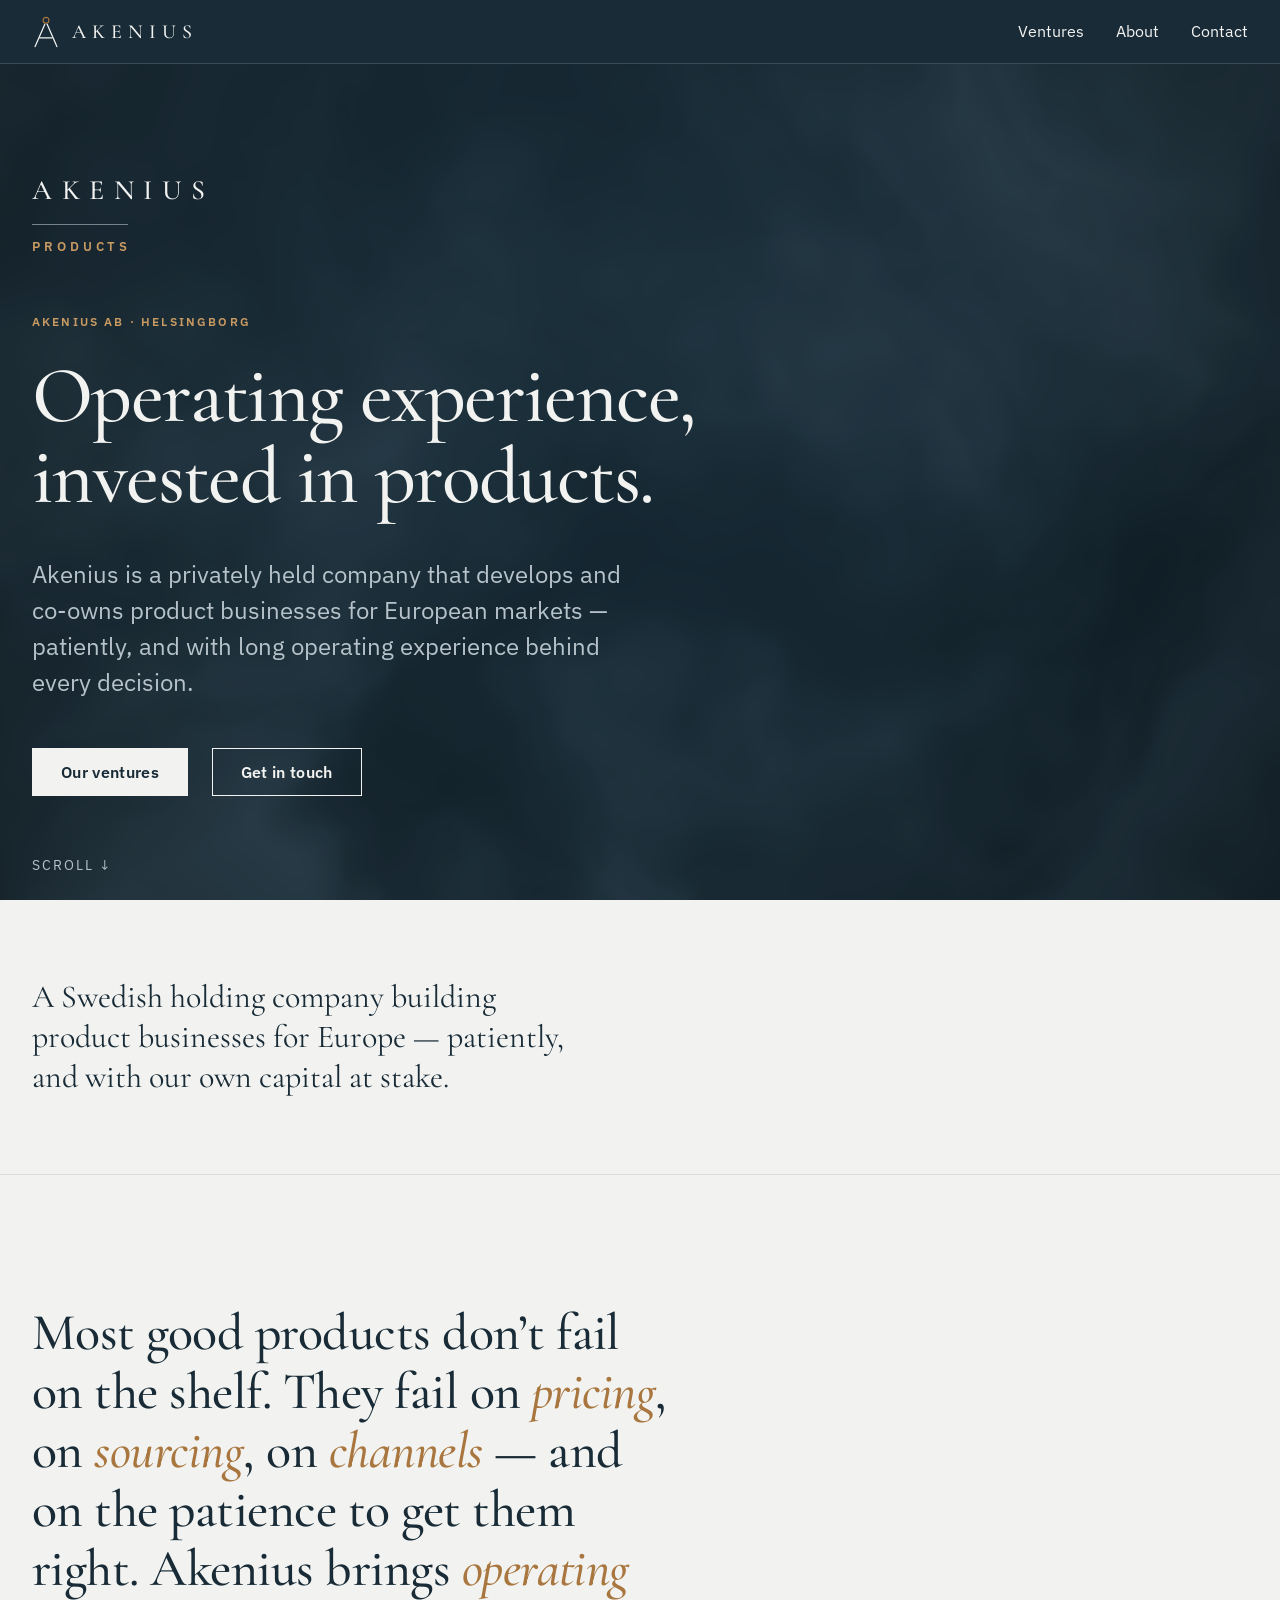
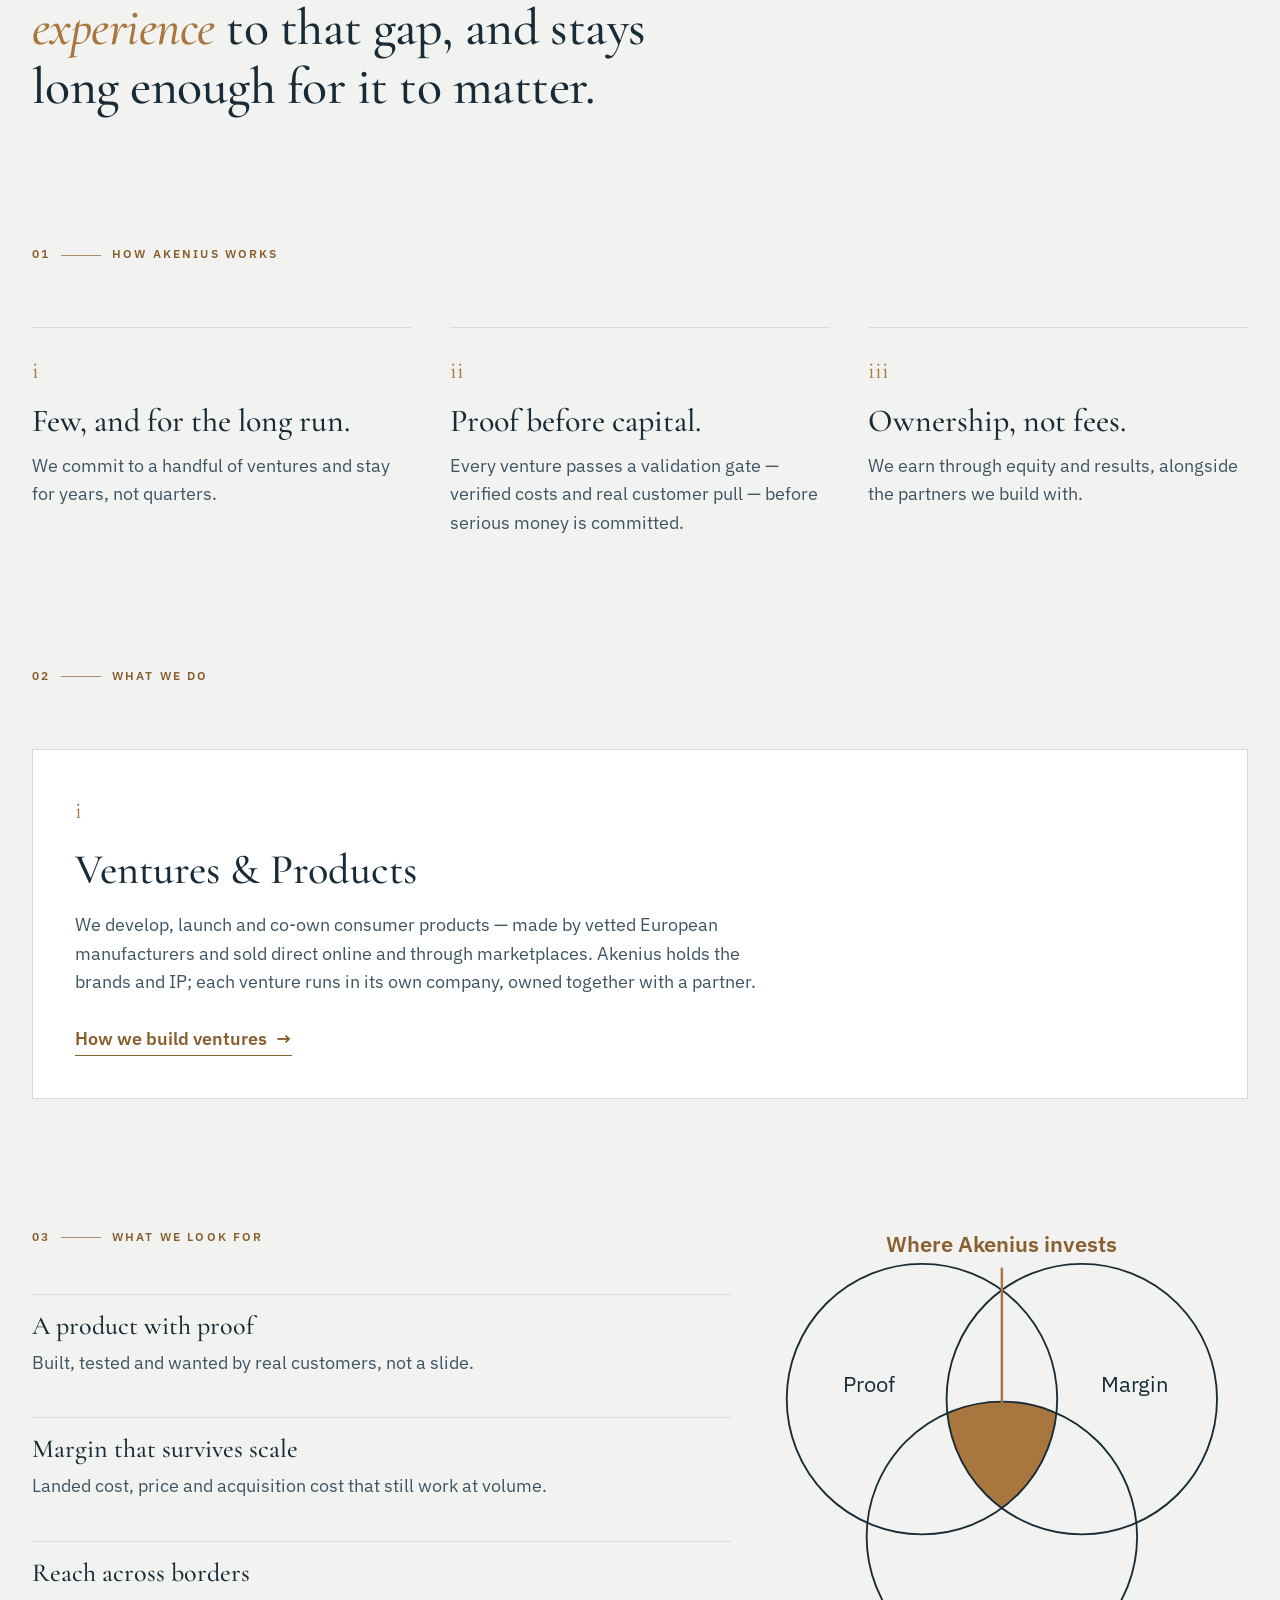
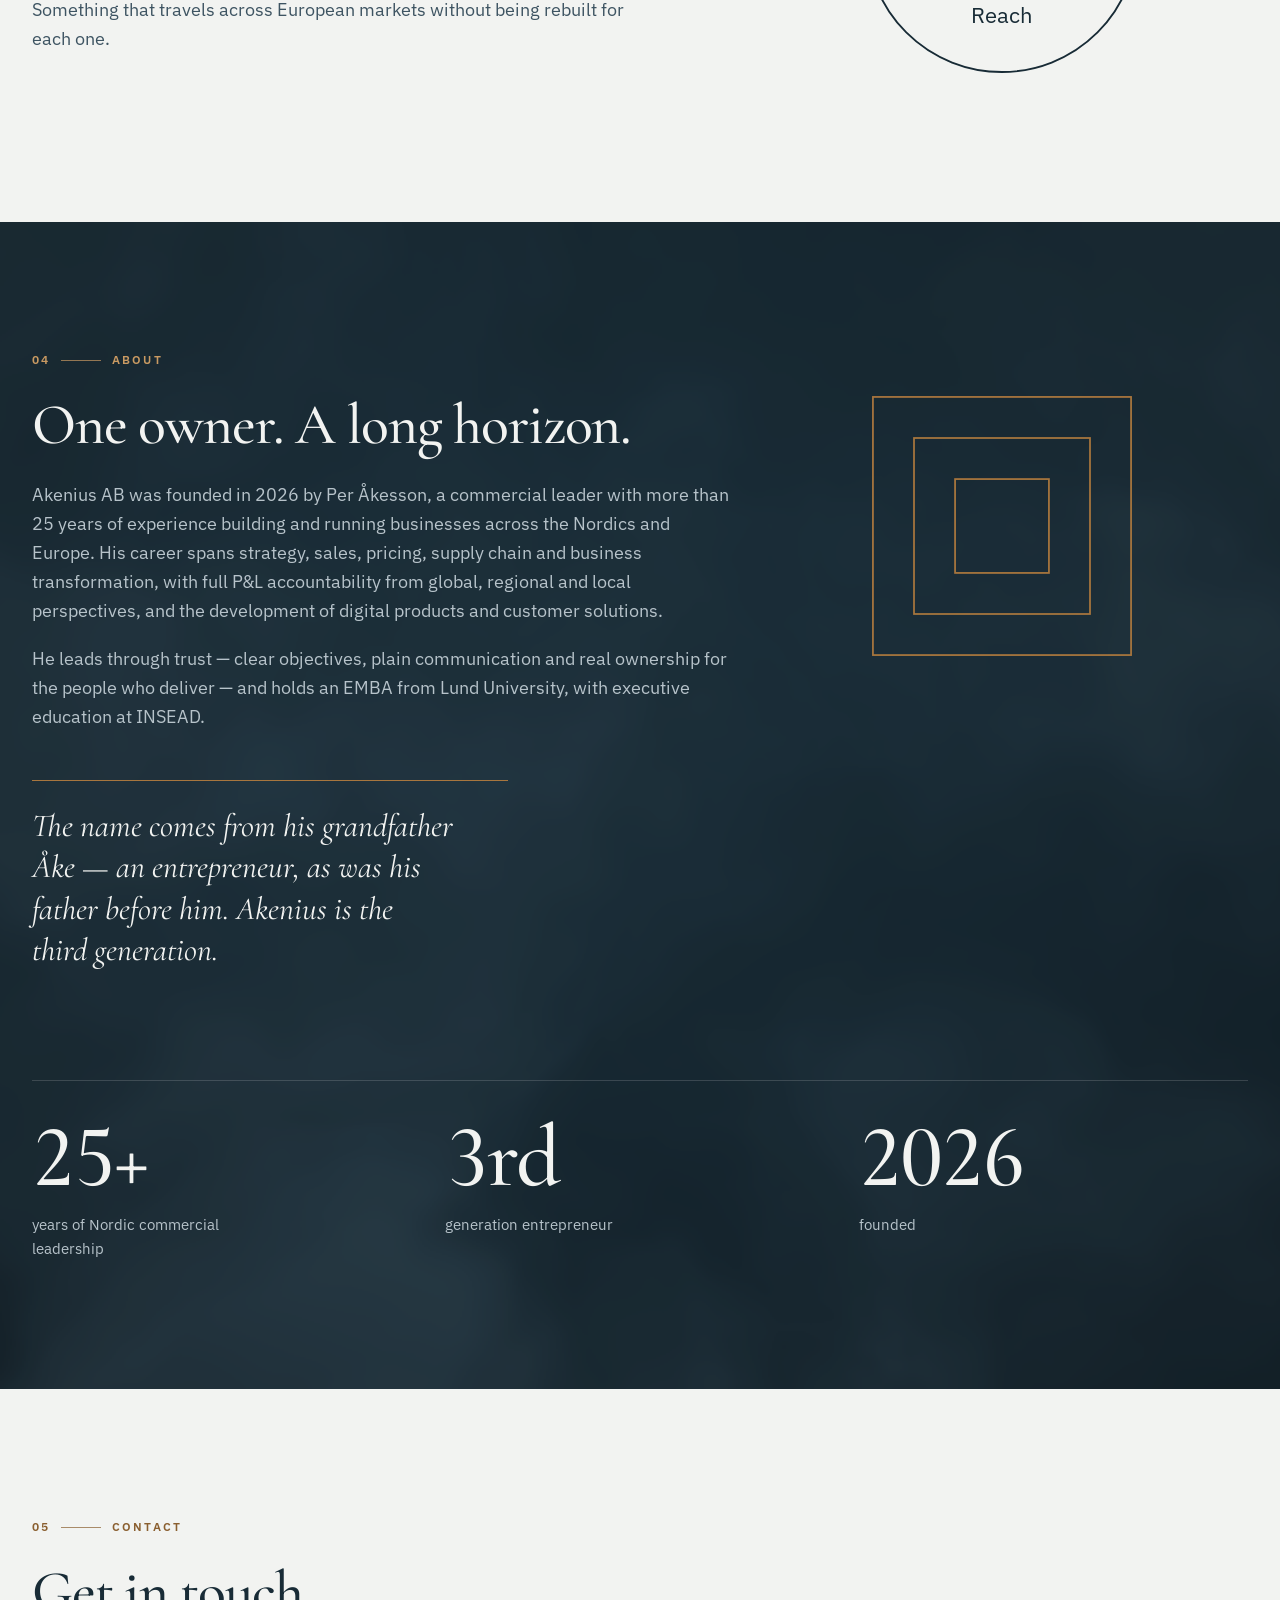
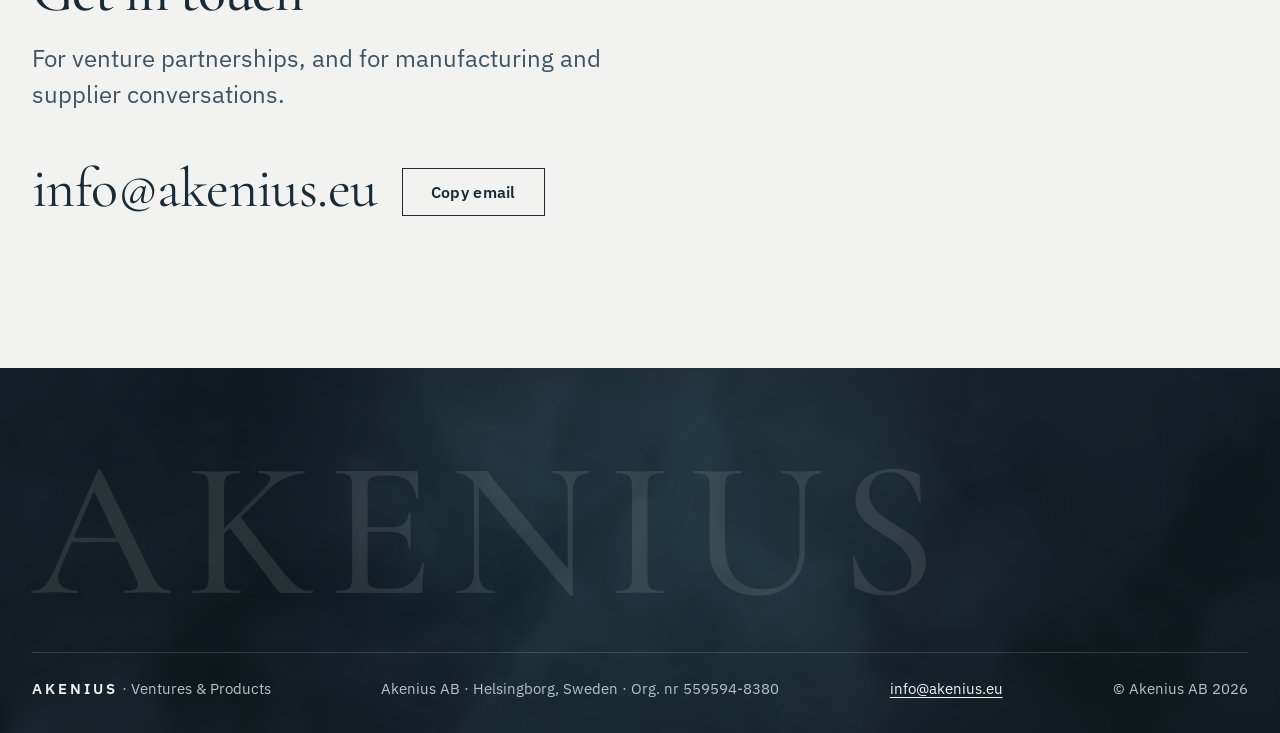
==== commit f984955b: "Restore the full Ventures site; remove all Board & Advisory content and refresh the owner descriptio" ====
--- a/index.html
+++ b/index.html
@@ -11,21 +11,21 @@
 setTimeout(function(){if(!w.__akReady){h.classList.remove('loader-on');h.classList.add('hero-in','reveal-all')}},4000);
 })(document,window);
 </script>
-<title>Akenius AB — Ventures &amp; Advisory</title>
-<meta name="description" content="Akenius AB develops and co-owns product businesses for European markets, and holds a small number of board and advisory roles.">
+<title>Akenius AB — Ventures &amp; Products</title>
+<meta name="description" content="Akenius AB develops and co-owns product businesses for European markets.">
 <meta name="robots" content="index, follow">
 <link rel="canonical" href="https://akenius.eu/">
 <link rel="icon" type="image/svg+xml" href="/favicon.svg">
 <link rel="icon" type="image/png" sizes="32x32" href="/favicon.png">
 <meta property="og:type" content="website">
 <meta property="og:site_name" content="Akenius AB">
-<meta property="og:title" content="Akenius AB — Ventures &amp; Advisory">
-<meta property="og:description" content="Akenius AB develops and co-owns product businesses for European markets, and holds a small number of board and advisory roles.">
+<meta property="og:title" content="Akenius AB — Ventures &amp; Products">
+<meta property="og:description" content="Akenius AB develops and co-owns product businesses for European markets.">
 <meta property="og:url" content="https://akenius.eu/">
 <meta property="og:image" content="https://akenius.eu/og-image.png">
 <meta name="twitter:card" content="summary_large_image">
-<meta name="twitter:title" content="Akenius AB — Ventures &amp; Advisory">
-<meta name="twitter:description" content="Akenius AB develops and co-owns product businesses for European markets, and holds a small number of board and advisory roles.">
+<meta name="twitter:title" content="Akenius AB — Ventures &amp; Products">
+<meta name="twitter:description" content="Akenius AB develops and co-owns product businesses for European markets.">
 <meta name="twitter:image" content="https://akenius.eu/og-image.png">
 <link rel="preconnect" href="https://fonts.googleapis.com">
 <link rel="preconnect" href="https://fonts.gstatic.com" crossorigin>
@@ -49,7 +49,7 @@
   </div>
   <div class="loader-count">0%</div>
   <div class="wm">AKENIUS</div>
-  <div class="ld">Ventures &amp; Advisory</div>
+  <div class="ld">Ventures &amp; Products</div>
 </div>
 <span class="sr-only" id="loader-status" role="status"></span>
 <a class="skip" href="#main">Skip to content</a>
@@ -59,7 +59,6 @@
     <button class="nav-toggle" type="button" aria-expanded="false" aria-controls="nav-links">Menu</button>
     <div class="nav-links" id="nav-links">
       <a href="ventures-products.html">Ventures</a>
-      <a href="board-advisory.html">Board &amp; Advisory</a>
       <a href="./#about">About</a>
       <a href="./#contact">Contact</a>
     </div>
@@ -69,10 +68,10 @@
 <section class="hero full" aria-labelledby="h1">
   <div class="hero-bg" data-shader aria-hidden="true"></div>
   <div class="wrap hero-content"><div class="hero-scroll">
-    <div class="lockup"><span class="wm">AKENIUS</span><span class="rule"></span><span class="desc" data-descriptor><span class="d">Ventures</span><span class="d">Advisory</span></span></div>
+    <div class="lockup"><span class="wm">AKENIUS</span><span class="rule"></span><span class="desc" data-descriptor><span class="d">Ventures</span><span class="d">Products</span></span></div>
     <p class="eyebrow">Akenius AB · Helsingborg</p>
     <h1 class="display" id="h1" style="margin-top:1.5rem">Operating experience, invested in products.</h1>
-    <p class="lede">Akenius is a privately held company that develops and co-owns product businesses for European markets — and holds a small number of board and advisory roles where long commercial experience changes the outcome.</p>
+    <p class="lede">Akenius is a privately held company that develops and co-owns product businesses for European markets — patiently, and with long operating experience behind every decision.</p>
     <div class="cta-row"><a class="btn" href="ventures-products.html">Our ventures</a><a class="btn ghost" href="#contact">Get in touch</a></div>
   </div></div>
   <p class="scroll-hint" aria-hidden="true">Scroll ↓</p>
@@ -96,19 +95,12 @@
 <section class="section" id="what" style="padding-top:0">
   <div class="wrap">
     <p class="eyebrow" data-reveal><span class="n">02</span><span>What we do</span></p>
-    <div class="bento" data-stagger>
+    <div class="bento single" data-stagger>
       <article class="card lg" data-reveal>
         <span class="num">i</span>
         <h3>Ventures &amp; Products</h3>
         <p>We develop, launch and co-own consumer products — made by vetted European manufacturers and sold direct online and through marketplaces. Akenius holds the brands and IP; each venture runs in its own company, owned together with a partner.</p>
         <a class="tlink" href="ventures-products.html">How we build ventures <span class="arr" aria-hidden="true">→</span></a>
-      </article>
-      <article class="card" data-reveal>
-        <span class="num">ii</span>
-        <h3>Board &amp; Advisory</h3>
-        <p>A limited number of board seats and advisory roles, chosen for fit and agreed in writing. Pricing, commercial strategy and go-to-market across the Nordic markets.</p>
-        <p class="fine">Capacity is deliberately small. Akenius does not take interim or operational mandates.</p>
-        <a class="tlink" href="board-advisory.html">Board &amp; advisory <span class="arr" aria-hidden="true">→</span></a>
       </article>
     </div>
   </div>
@@ -152,7 +144,8 @@
       <div class="span-7">
         <p class="eyebrow" data-reveal><span class="n">04</span><span>About</span></p>
         <h2 id="about-h" data-reveal>One owner. A long horizon.</h2>
-        <div class="prose" data-reveal><p>Akenius AB was founded in 2026 by Per Åkesson. Over 25 years at an international manufacturer he led the Nordic business with full P&amp;L responsibility, ran global pricing, and took a digital B2C customer journey from concept to operation across several markets. He has held five board positions, currently serves on two boards, one of them in Denmark, and holds an EMBA from Lund University, with executive education at INSEAD.</p></div>
+        <div class="prose" data-reveal><p>Akenius AB was founded in 2026 by Per Åkesson, a commercial leader with more than 25 years of experience building and running businesses across the Nordics and Europe. His career spans strategy, sales, pricing, supply chain and business transformation, with full P&amp;L accountability from global, regional and local perspectives, and the development of digital products and customer solutions.</p>
+        <p>He leads through trust — clear objectives, plain communication and real ownership for the people who deliver — and holds an EMBA from Lund University, with executive education at INSEAD.</p></div>
         <p class="pull" data-reveal>The name comes from his grandfather Åke — an entrepreneur, as was his father before him. Akenius is the third generation.</p>
       </div>
       <div class="span-5"><div class="sq-wrap" aria-hidden="true"><svg viewBox="0 0 300 300" focusable="false">
@@ -173,7 +166,7 @@
   <div class="wrap">
     <p class="eyebrow" data-reveal><span class="n">05</span><span>Contact</span></p>
     <h2 id="contact-h" data-reveal>Get in touch</h2>
-    <p class="lede" data-reveal>For venture partnerships, manufacturing and supplier conversations, or board enquiries.</p>
+    <p class="lede" data-reveal>For venture partnerships, and for manufacturing and supplier conversations.</p>
     <div class="cta-row" data-reveal><a class="mail" href="mailto:info@akenius.eu">info@akenius.eu</a><button class="btn ghost" type="button" data-copy="info@akenius.eu">Copy email</button></div>
   </div>
 </section>
@@ -183,7 +176,7 @@
   <div class="wrap">
     <div class="big" aria-hidden="true">AKENIUS</div>
     <div class="foot">
-      <p><strong>AKENIUS</strong> · Ventures &amp; Advisory</p>
+      <p><strong>AKENIUS</strong> · Ventures &amp; Products</p>
       <p>Akenius AB · Helsingborg, Sweden · Org. nr 559594&#8209;8380</p>
       <p><a href="mailto:info@akenius.eu">info@akenius.eu</a></p>
       <p>© Akenius AB 2026</p>
--- a/site.css
+++ b/site.css
@@ -163,7 +163,9 @@
 
 /* ---------- bento ---------- */
 .bento { display: grid; gap: clamp(1rem, 2vw, 1.5rem); margin-top: clamp(2.5rem, 5vw, 4rem); }
-@media (min-width: 900px) { .bento { grid-template-columns: 1.45fr 1fr; } }
+@media (min-width: 900px) { .bento { grid-template-columns: 1.45fr 1fr; } .bento.single { grid-template-columns: 1fr; } }
+.bento.single .card { min-height: 0; }
+.bento.single .card p { max-width: 62ch; }
 .card {
   background: var(--bg-card); border: 1px solid var(--card-border); padding: var(--card-pad); display: flex; flex-direction: column; gap: var(--space-4);
   transition: border-color 300ms var(--ease), transform 300ms var(--ease);
@@ -254,7 +256,7 @@
 .js [data-reveal].is-in { opacity: 1; transform: none; transition: opacity 600ms var(--ease) var(--d, 0ms), transform 600ms var(--ease) var(--d, 0ms); }
 .js.reveal-all [data-reveal] { opacity: 1; transform: none; }
 
-/* ---------- ventures / board specifics ---------- */
+/* ---------- ventures page specifics ---------- */
 .two { display: grid; gap: var(--space-7) clamp(2rem, 5vw, 6rem); align-items: center; }
 @media (min-width: 900px) { .two { grid-template-columns: 7fr 5fr; } .two.flip { grid-template-columns: 5fr 7fr; } }
 .steps { display: grid; gap: var(--space-5); margin-top: clamp(2rem, 4vw, 3.5rem); }
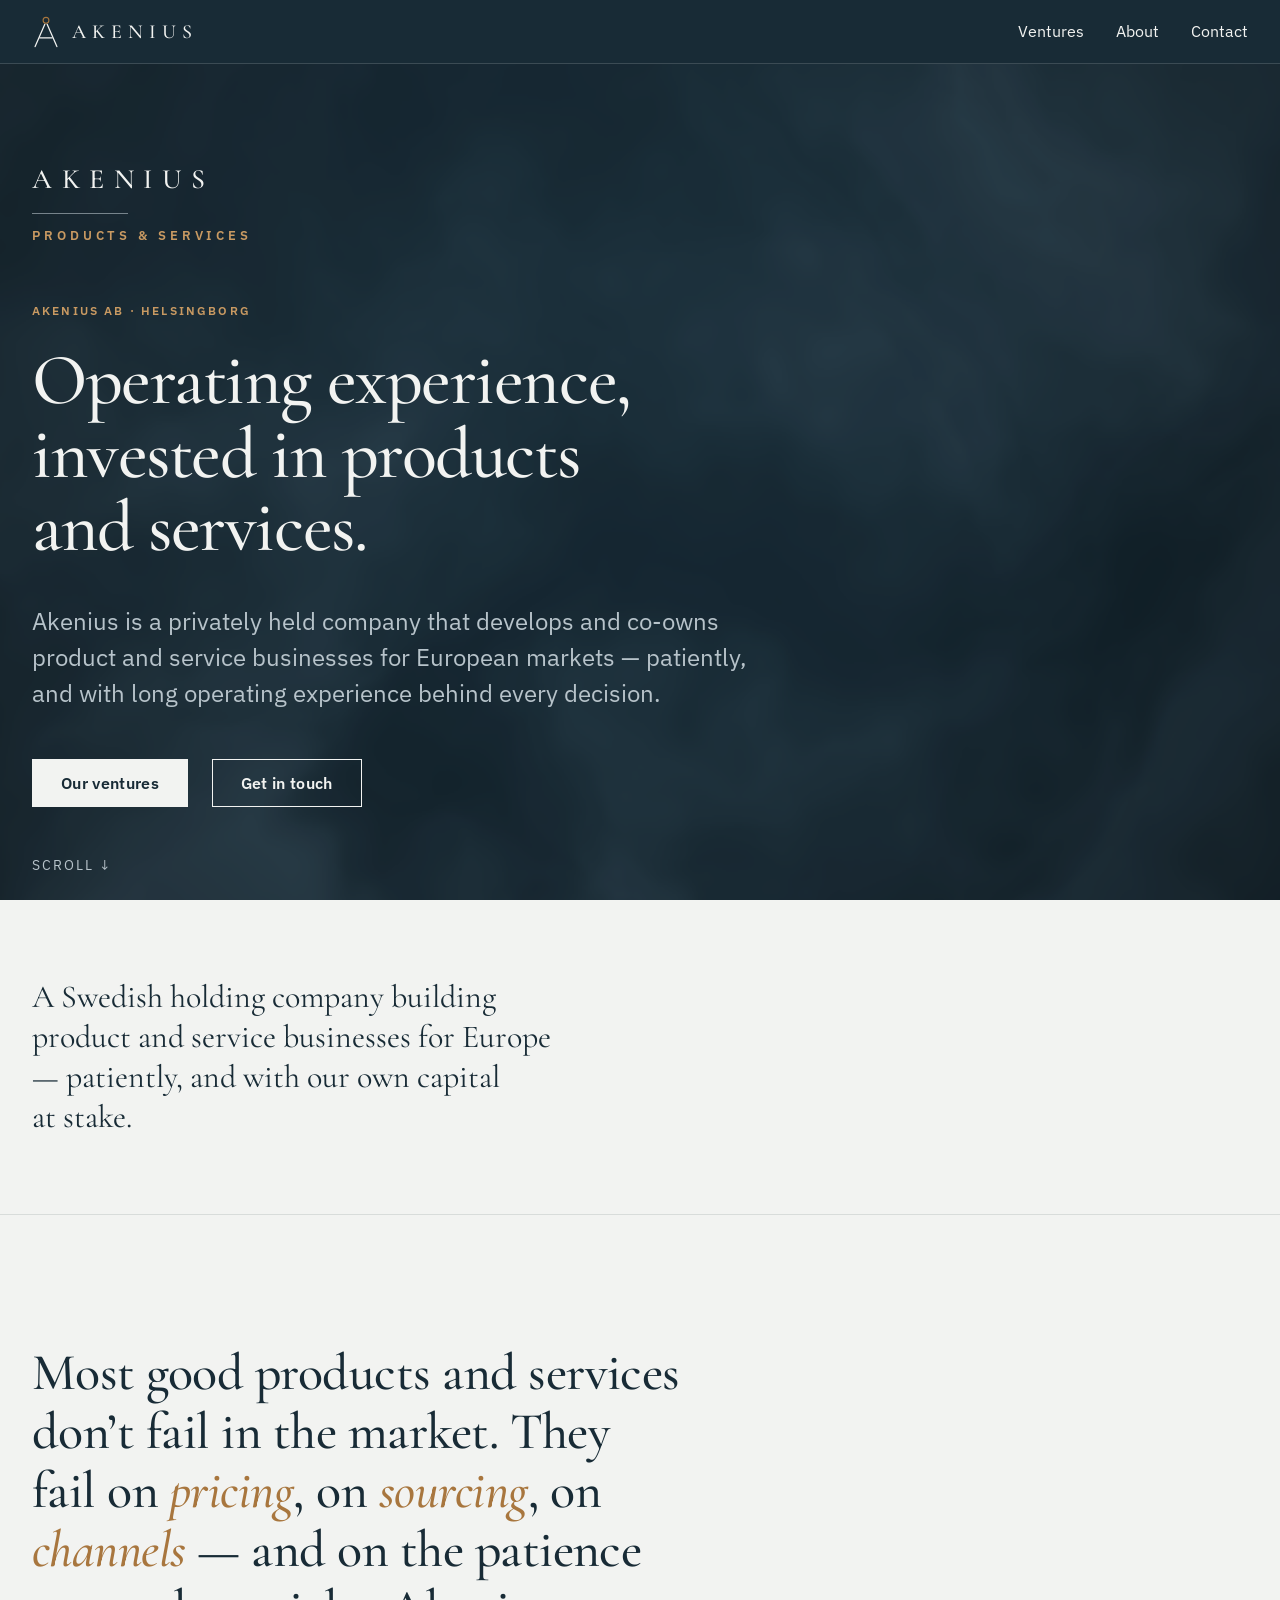
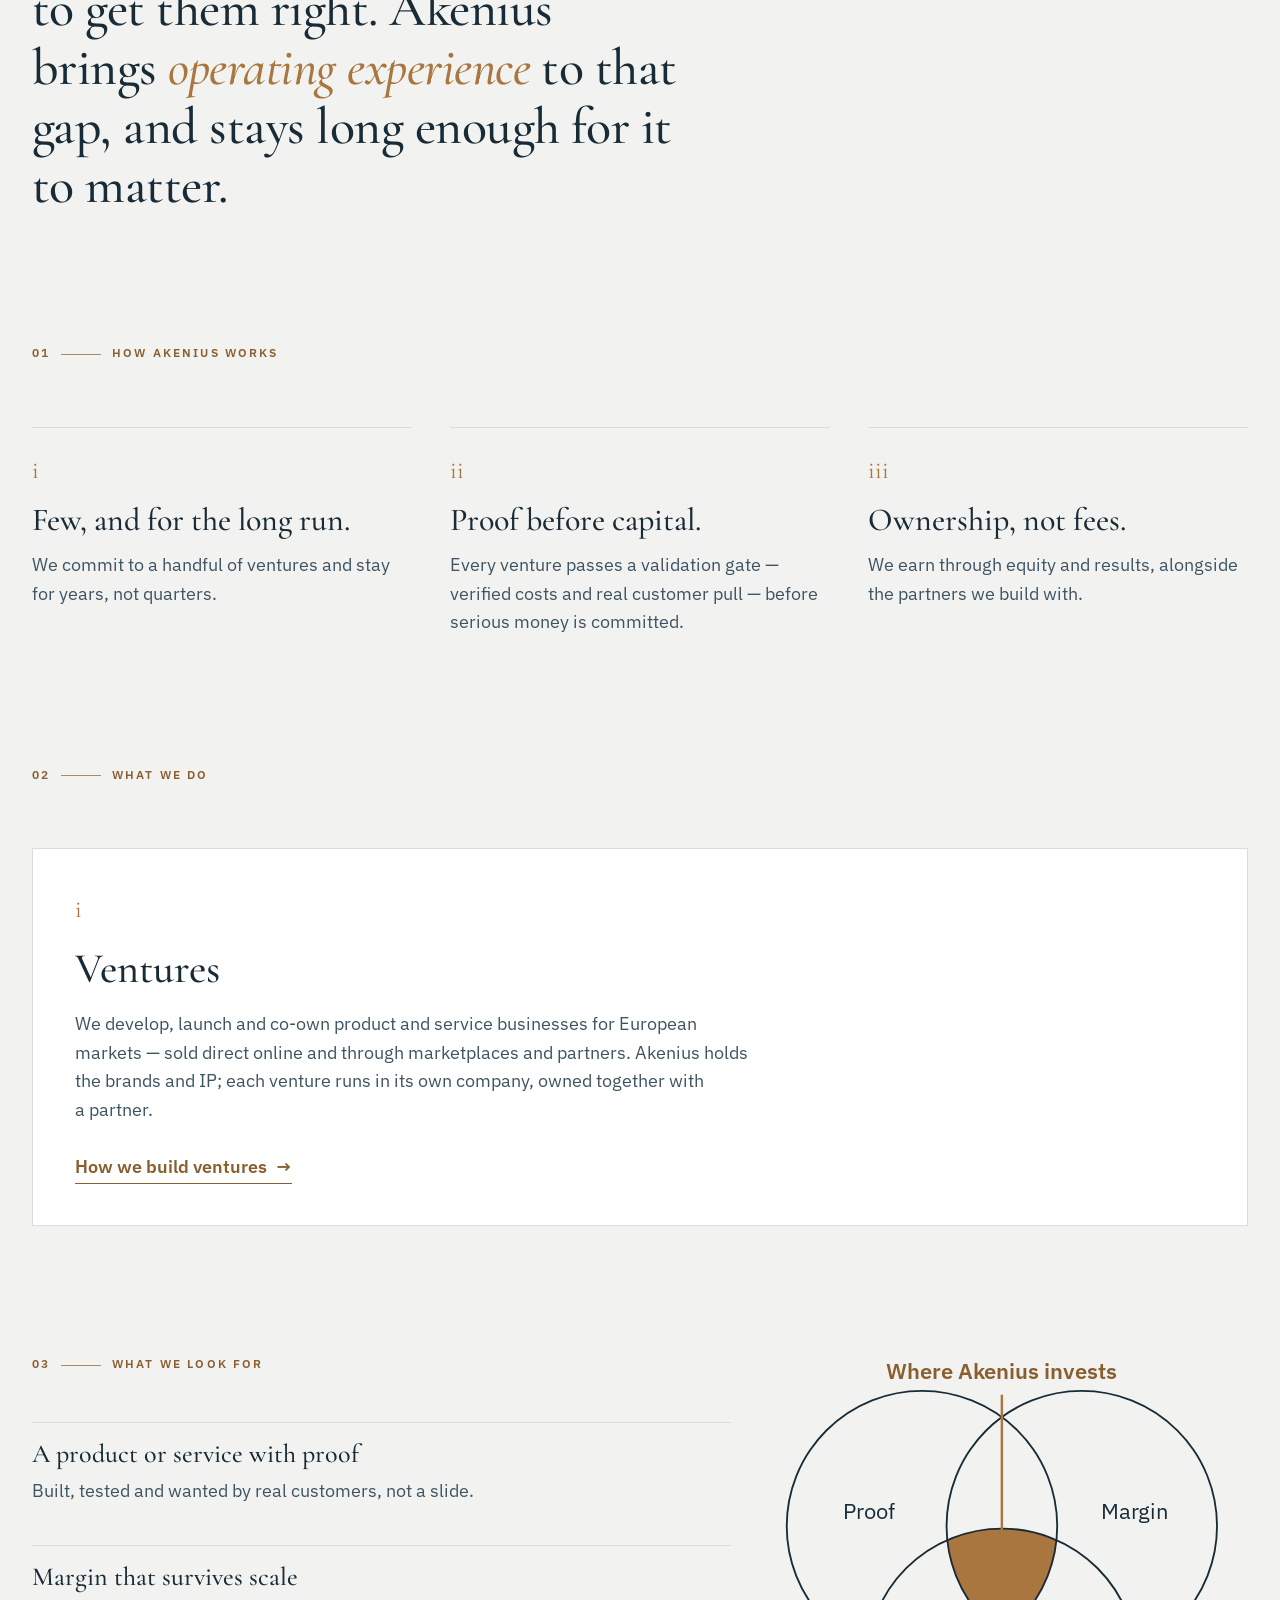
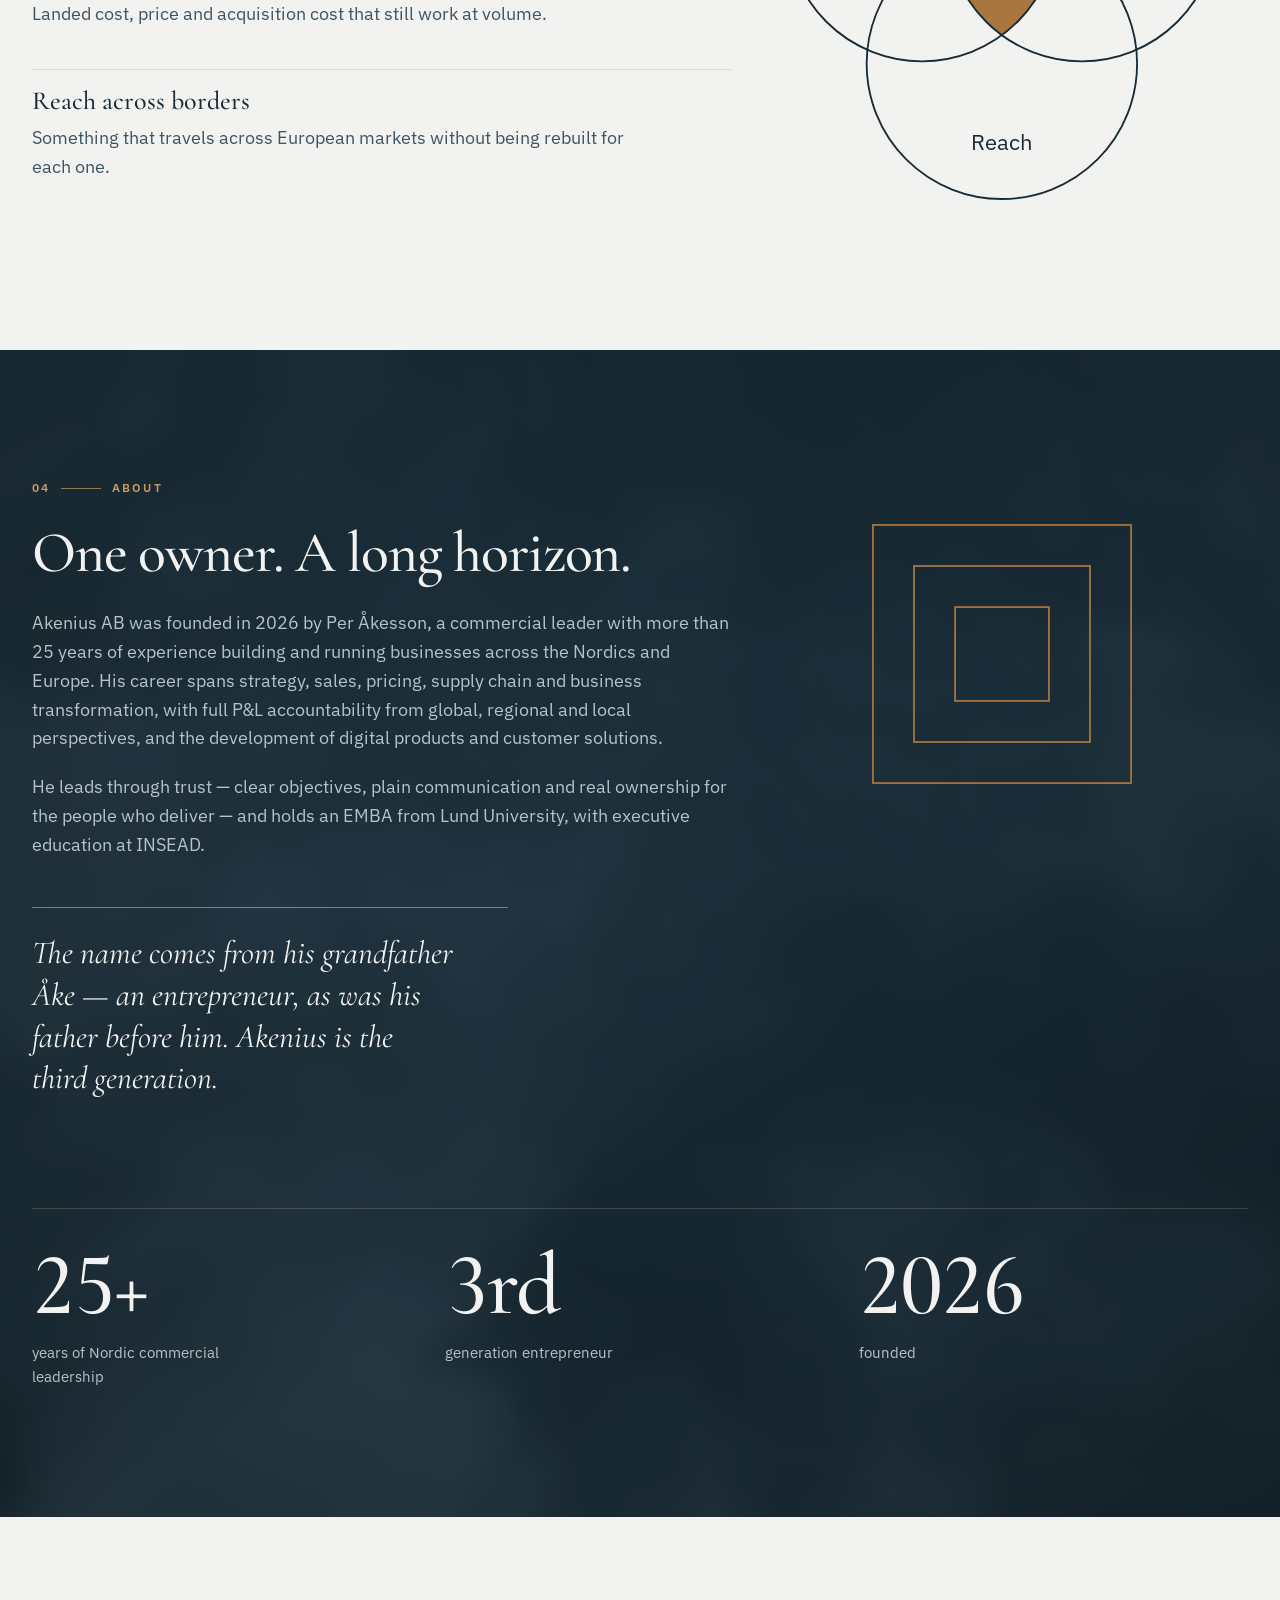
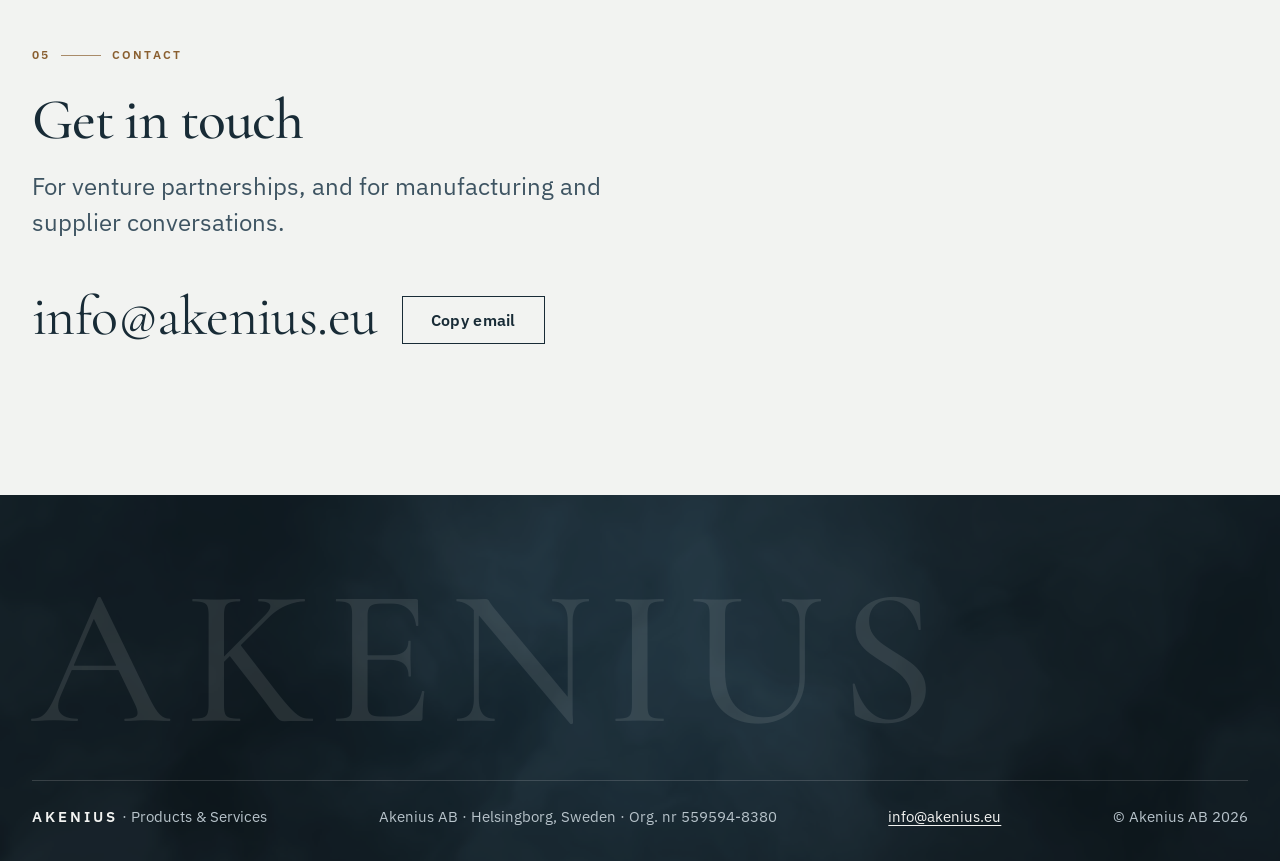
==== commit cd4494f0: "Broaden the scope from products to products and services Hero headline, descriptor, titles, footer, " ====
--- a/index.html
+++ b/index.html
@@ -11,21 +11,21 @@
 setTimeout(function(){if(!w.__akReady){h.classList.remove('loader-on');h.classList.add('hero-in','reveal-all')}},4000);
 })(document,window);
 </script>
-<title>Akenius AB — Ventures &amp; Products</title>
-<meta name="description" content="Akenius AB develops and co-owns product businesses for European markets.">
+<title>Akenius AB — Products &amp; Services</title>
+<meta name="description" content="Akenius AB develops and co-owns product and service businesses for European markets.">
 <meta name="robots" content="index, follow">
 <link rel="canonical" href="https://akenius.eu/">
 <link rel="icon" type="image/svg+xml" href="/favicon.svg">
 <link rel="icon" type="image/png" sizes="32x32" href="/favicon.png">
 <meta property="og:type" content="website">
 <meta property="og:site_name" content="Akenius AB">
-<meta property="og:title" content="Akenius AB — Ventures &amp; Products">
-<meta property="og:description" content="Akenius AB develops and co-owns product businesses for European markets.">
+<meta property="og:title" content="Akenius AB — Products &amp; Services">
+<meta property="og:description" content="Akenius AB develops and co-owns product and service businesses for European markets.">
 <meta property="og:url" content="https://akenius.eu/">
 <meta property="og:image" content="https://akenius.eu/og-image.png">
 <meta name="twitter:card" content="summary_large_image">
-<meta name="twitter:title" content="Akenius AB — Ventures &amp; Products">
-<meta name="twitter:description" content="Akenius AB develops and co-owns product businesses for European markets.">
+<meta name="twitter:title" content="Akenius AB — Products &amp; Services">
+<meta name="twitter:description" content="Akenius AB develops and co-owns product and service businesses for European markets.">
 <meta name="twitter:image" content="https://akenius.eu/og-image.png">
 <link rel="preconnect" href="https://fonts.googleapis.com">
 <link rel="preconnect" href="https://fonts.gstatic.com" crossorigin>
@@ -49,7 +49,7 @@
   </div>
   <div class="loader-count">0%</div>
   <div class="wm">AKENIUS</div>
-  <div class="ld">Ventures &amp; Products</div>
+  <div class="ld">Products &amp; Services</div>
 </div>
 <span class="sr-only" id="loader-status" role="status"></span>
 <a class="skip" href="#main">Skip to content</a>
@@ -68,18 +68,18 @@
 <section class="hero full" aria-labelledby="h1">
   <div class="hero-bg" data-shader aria-hidden="true"></div>
   <div class="wrap hero-content"><div class="hero-scroll">
-    <div class="lockup"><span class="wm">AKENIUS</span><span class="rule"></span><span class="desc" data-descriptor><span class="d">Ventures</span><span class="d">Products</span></span></div>
+    <div class="lockup"><span class="wm">AKENIUS</span><span class="rule"></span><span class="desc" data-descriptor><span class="d">Ventures</span><span class="d">Products &amp; Services</span></span></div>
     <p class="eyebrow">Akenius AB · Helsingborg</p>
-    <h1 class="display" id="h1" style="margin-top:1.5rem">Operating experience, invested in products.</h1>
-    <p class="lede">Akenius is a privately held company that develops and co-owns product businesses for European markets — patiently, and with long operating experience behind every decision.</p>
+    <h1 class="display" id="h1" style="margin-top:1.5rem">Operating experience, invested in products and services.</h1>
+    <p class="lede">Akenius is a privately held company that develops and co-owns product and service businesses for European markets — patiently, and with long operating experience behind every decision.</p>
     <div class="cta-row"><a class="btn" href="ventures-products.html">Our ventures</a><a class="btn ghost" href="#contact">Get in touch</a></div>
   </div></div>
   <p class="scroll-hint" aria-hidden="true">Scroll ↓</p>
 </section>
 
-<section class="intro"><div class="wrap"><p data-reveal>A Swedish holding company building product businesses for Europe — patiently, and with our own capital at stake.</p></div></section>
+<section class="intro"><div class="wrap"><p data-reveal>A Swedish holding company building product and service businesses for Europe — patiently, and with our own capital at stake.</p></div></section>
 
-<section class="statement"><div class="wrap"><p data-reveal>Most good products don’t fail on the shelf. They fail on <em class="b">pricing</em>, on <em class="b">sourcing</em>, on <em class="b">channels</em> — and on the patience to get them right. Akenius brings <em class="b">operating experience</em> to that gap, and stays long enough for it to matter.</p></div></section>
+<section class="statement"><div class="wrap"><p data-reveal>Most good products and services don’t fail in the market. They fail on <em class="b">pricing</em>, on <em class="b">sourcing</em>, on <em class="b">channels</em> — and on the patience to get them right. Akenius brings <em class="b">operating experience</em> to that gap, and stays long enough for it to matter.</p></div></section>
 
 <section class="section" id="principles" style="padding-top:0">
   <div class="wrap">
@@ -98,8 +98,8 @@
     <div class="bento single" data-stagger>
       <article class="card lg" data-reveal>
         <span class="num">i</span>
-        <h3>Ventures &amp; Products</h3>
-        <p>We develop, launch and co-own consumer products — made by vetted European manufacturers and sold direct online and through marketplaces. Akenius holds the brands and IP; each venture runs in its own company, owned together with a partner.</p>
+        <h3>Ventures</h3>
+        <p>We develop, launch and co-own product and service businesses for European markets — sold direct online and through marketplaces and partners. Akenius holds the brands and IP; each venture runs in its own company, owned together with a partner.</p>
         <a class="tlink" href="ventures-products.html">How we build ventures <span class="arr" aria-hidden="true">→</span></a>
       </article>
     </div>
@@ -112,7 +112,7 @@
       <div class="span-7">
         <p class="eyebrow" data-reveal><span class="n">03</span><span>What we look for</span></p>
         <div class="rows" data-stagger>
-          <div class="row" data-reveal><h3>A product with proof</h3><p>Built, tested and wanted by real customers, not a slide.</p></div>
+          <div class="row" data-reveal><h3>A product or service with proof</h3><p>Built, tested and wanted by real customers, not a slide.</p></div>
           <div class="row" data-reveal><h3>Margin that survives scale</h3><p>Landed cost, price and acquisition cost that still work at volume.</p></div>
           <div class="row" data-reveal><h3>Reach across borders</h3><p>Something that travels across European markets without being rebuilt for each one.</p></div>
         </div>
@@ -176,7 +176,7 @@
   <div class="wrap">
     <div class="big" aria-hidden="true">AKENIUS</div>
     <div class="foot">
-      <p><strong>AKENIUS</strong> · Ventures &amp; Products</p>
+      <p><strong>AKENIUS</strong> · Products &amp; Services</p>
       <p>Akenius AB · Helsingborg, Sweden · Org. nr 559594&#8209;8380</p>
       <p><a href="mailto:info@akenius.eu">info@akenius.eu</a></p>
       <p>© Akenius AB 2026</p>
--- a/site.css
+++ b/site.css
@@ -123,13 +123,13 @@
 .lockup .wm { font-family: var(--font-serif); font-weight: 500; font-size: 1.75rem; letter-spacing: var(--track-wordmark); }
 .lockup .rule { width: 6rem; height: 1px; background: var(--ink-muted); margin: 0.75rem 0; opacity: 0.6; }
 .desc { position: relative; display: inline-block; font-weight: 600; font-size: 0.8125rem; letter-spacing: 0.3em; text-transform: uppercase; color: var(--brass-light); min-width: 9em; height: 1.4em; }
-.desc .d { position: absolute; left: 0; top: 0; opacity: 0; transition: opacity 700ms var(--ease); }
+.desc .d { position: absolute; left: 0; top: 0; opacity: 0; white-space: nowrap; transition: opacity 700ms var(--ease); }
 .desc .d.is-on { opacity: 1; }
 html:not(.js) .desc .d { position: static; opacity: 1; display: inline; }
 html:not(.js) .desc .d:first-child::after { content: " & "; }
 .hero .eyebrow { margin-bottom: var(--space-5); }
-.hero h1 { max-width: 19ch; font-size: clamp(2.75rem, 1rem + 5vw, 5.5rem); }
-.hero .lede { margin-top: clamp(1.5rem, 3vw, 2.5rem); color: var(--ink-muted); max-width: 46ch; }
+.hero h1 { max-width: 19ch; font-size: clamp(2.75rem, 1rem + 4.4vw, 4.75rem); }
+.hero .lede { margin-top: clamp(1.5rem, 3vw, 2.5rem); color: var(--ink-muted); max-width: 54ch; }
 .hero .cta-row { margin-top: clamp(2rem, 4vw, 3rem); }
 .hero.short h1 { max-width: 18ch; }
 .scroll-hint { position: absolute; left: var(--gutter); bottom: 1.5rem; font-size: 0.875rem; letter-spacing: 0.14em; text-transform: uppercase; color: var(--ink-muted); }
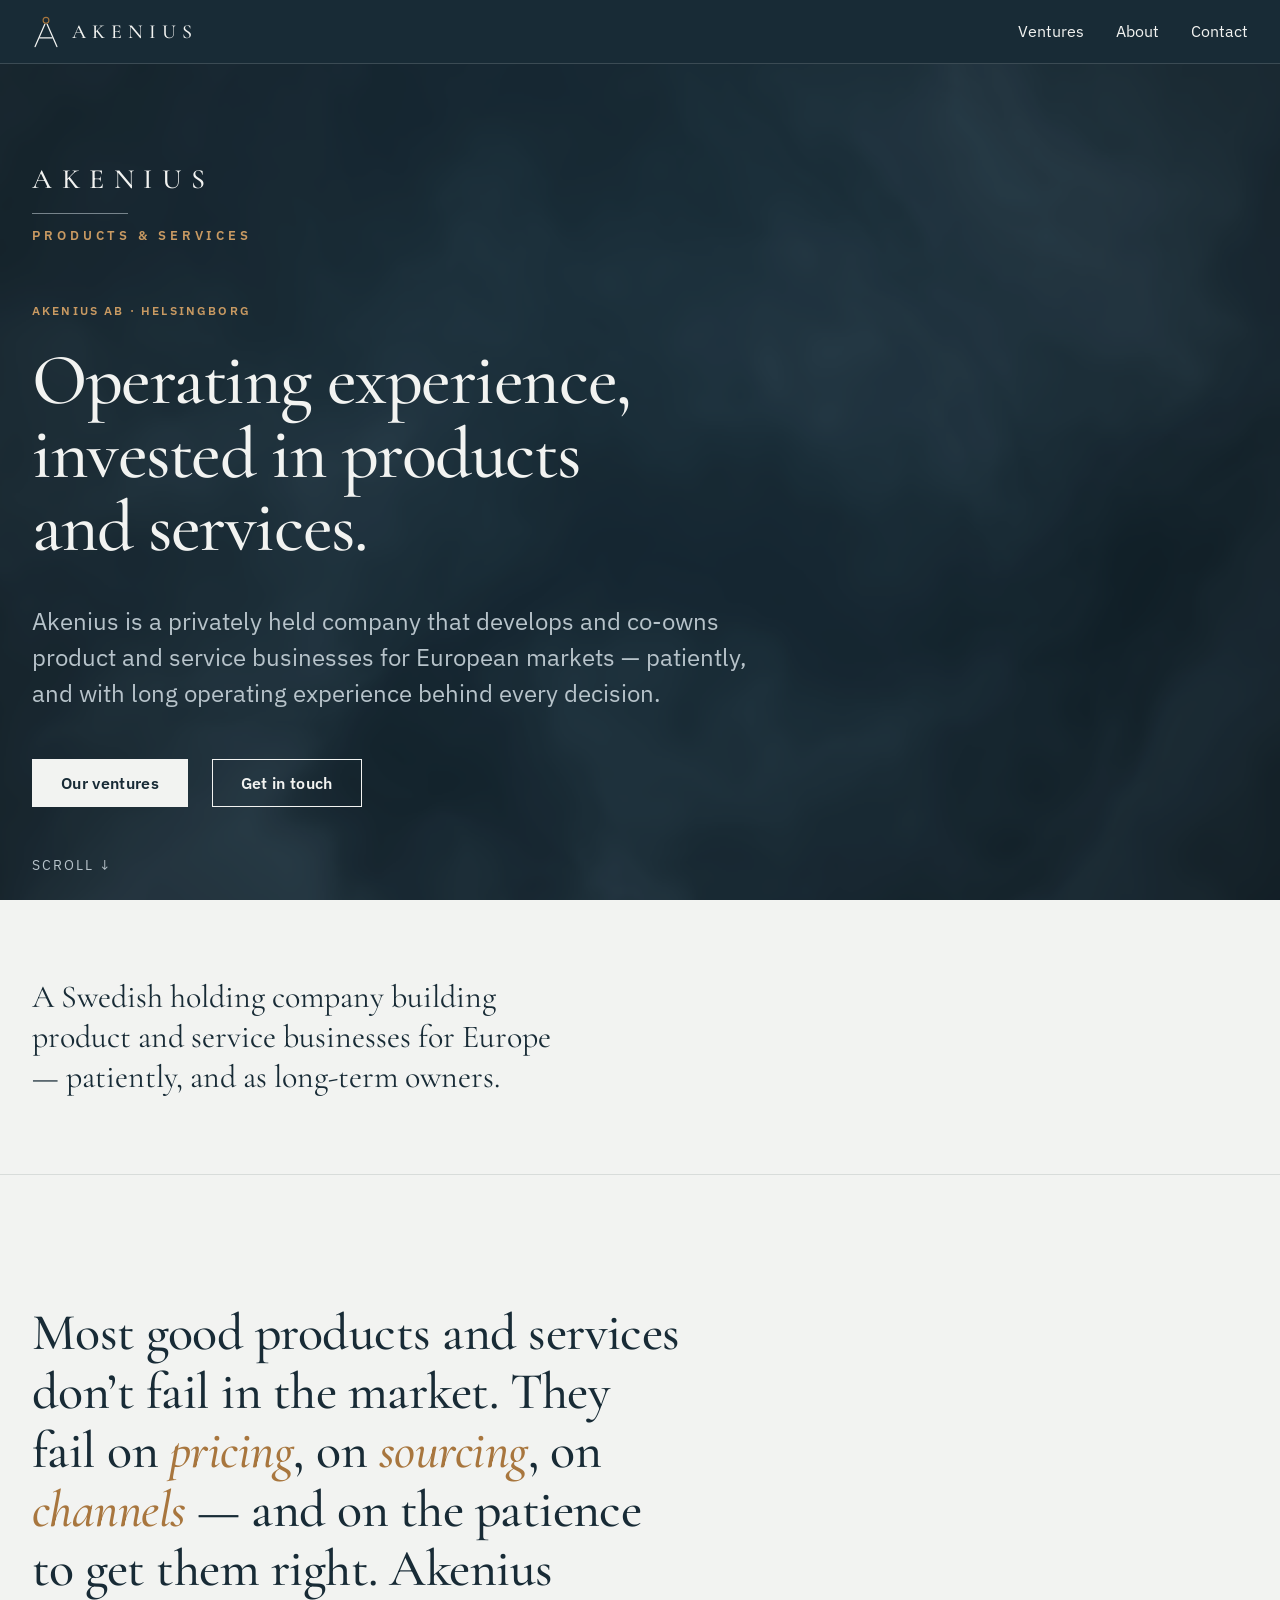
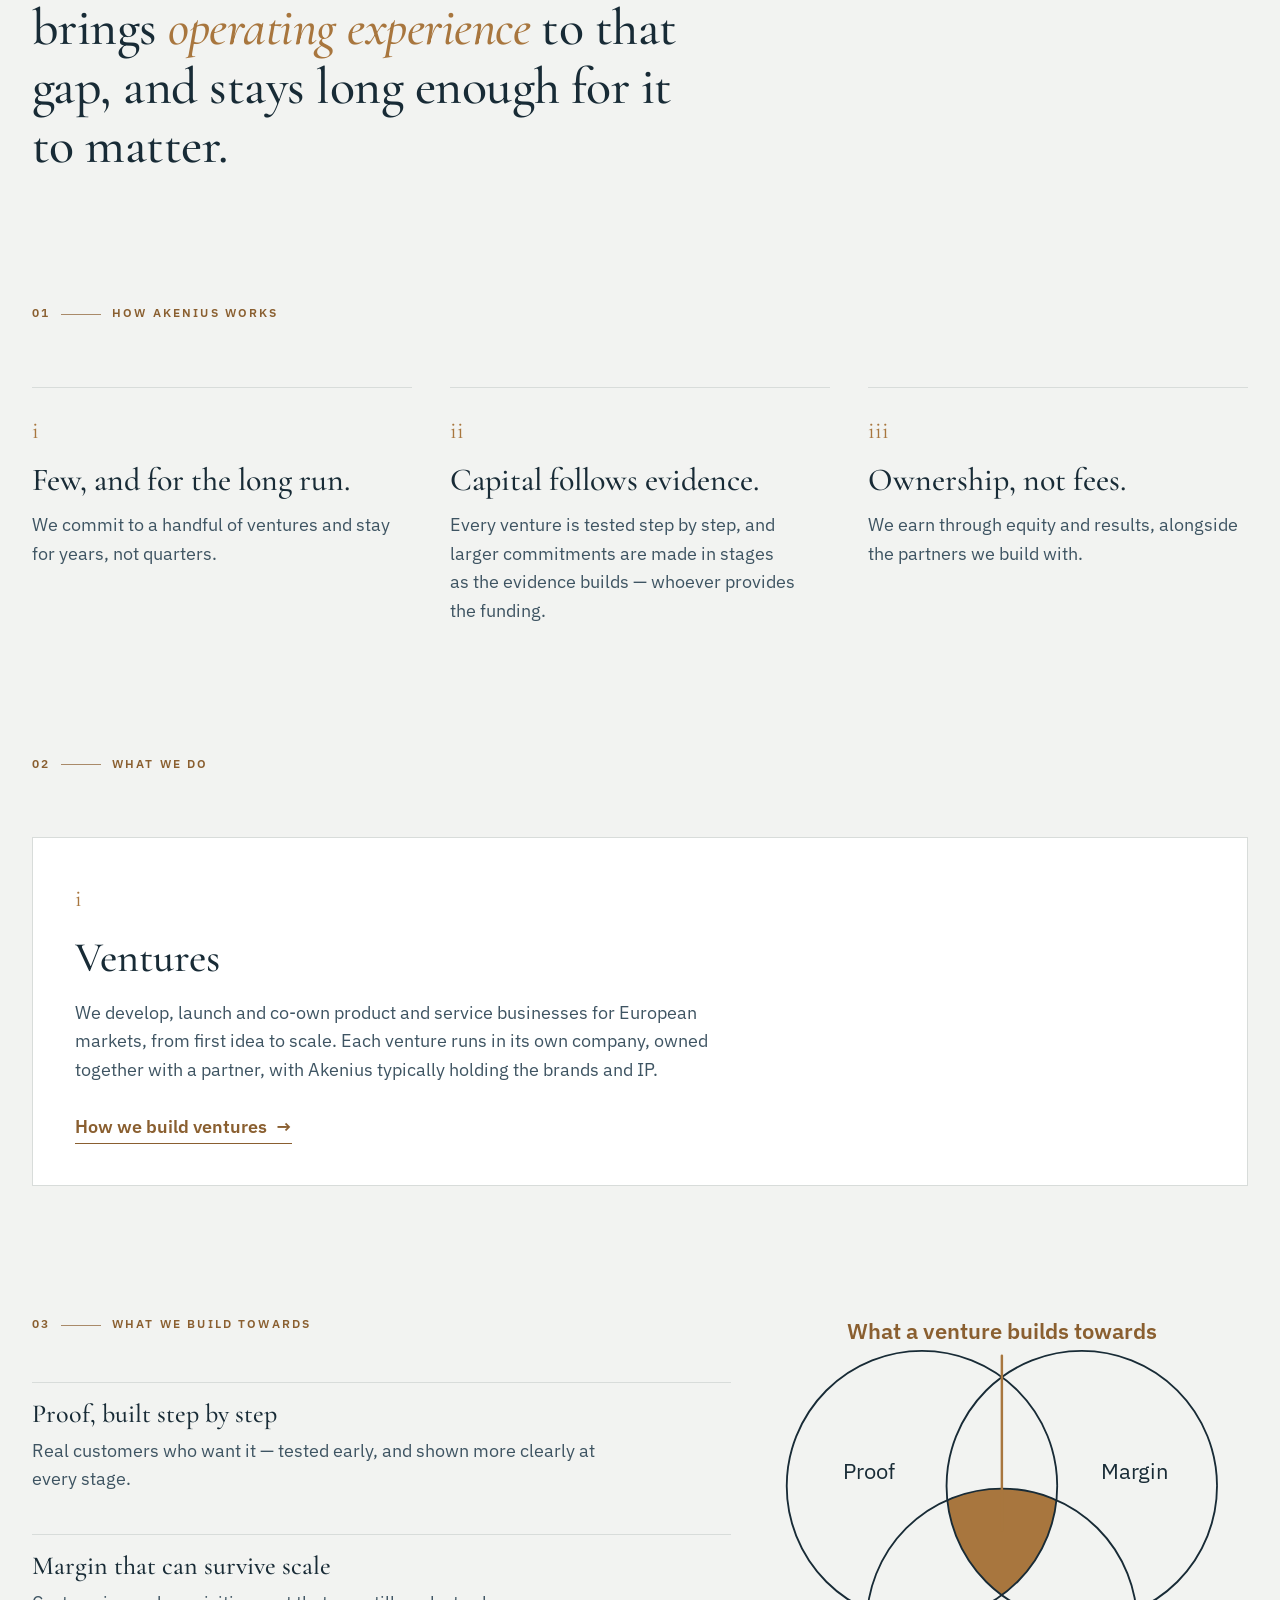
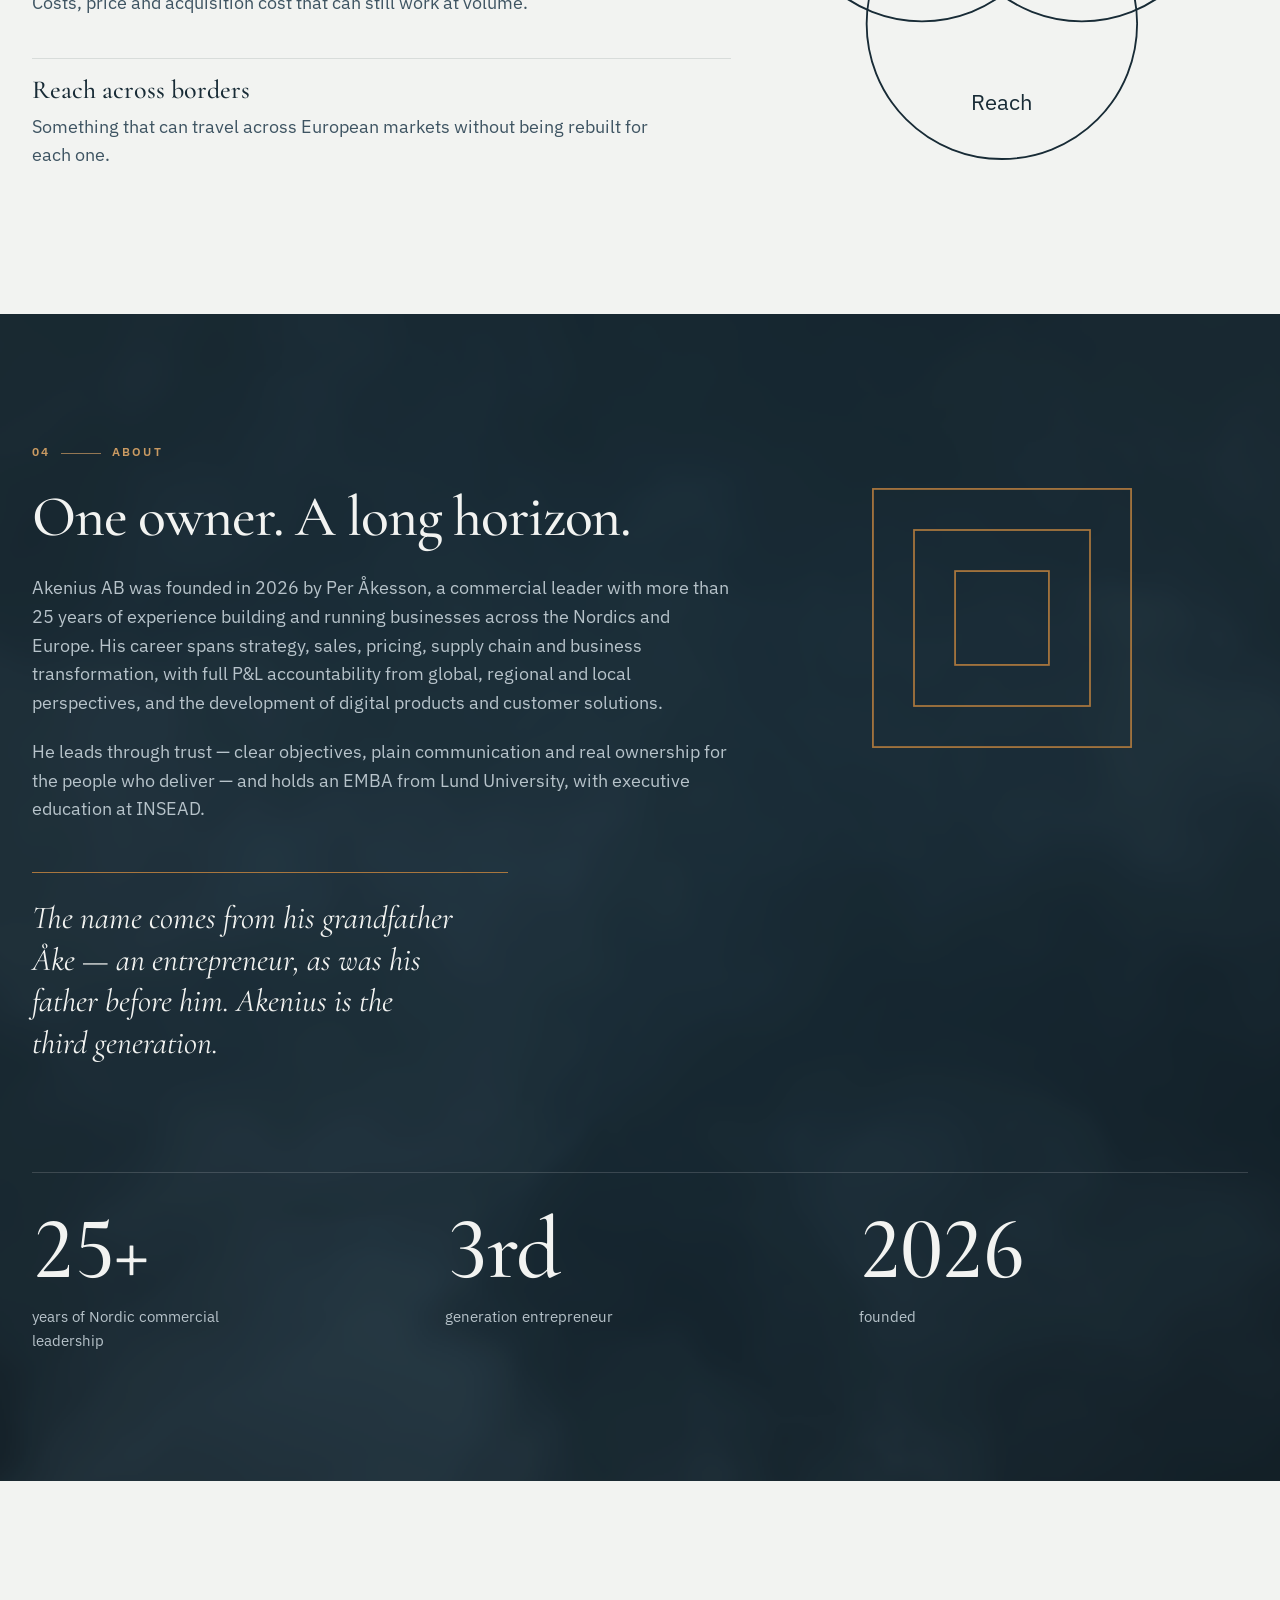
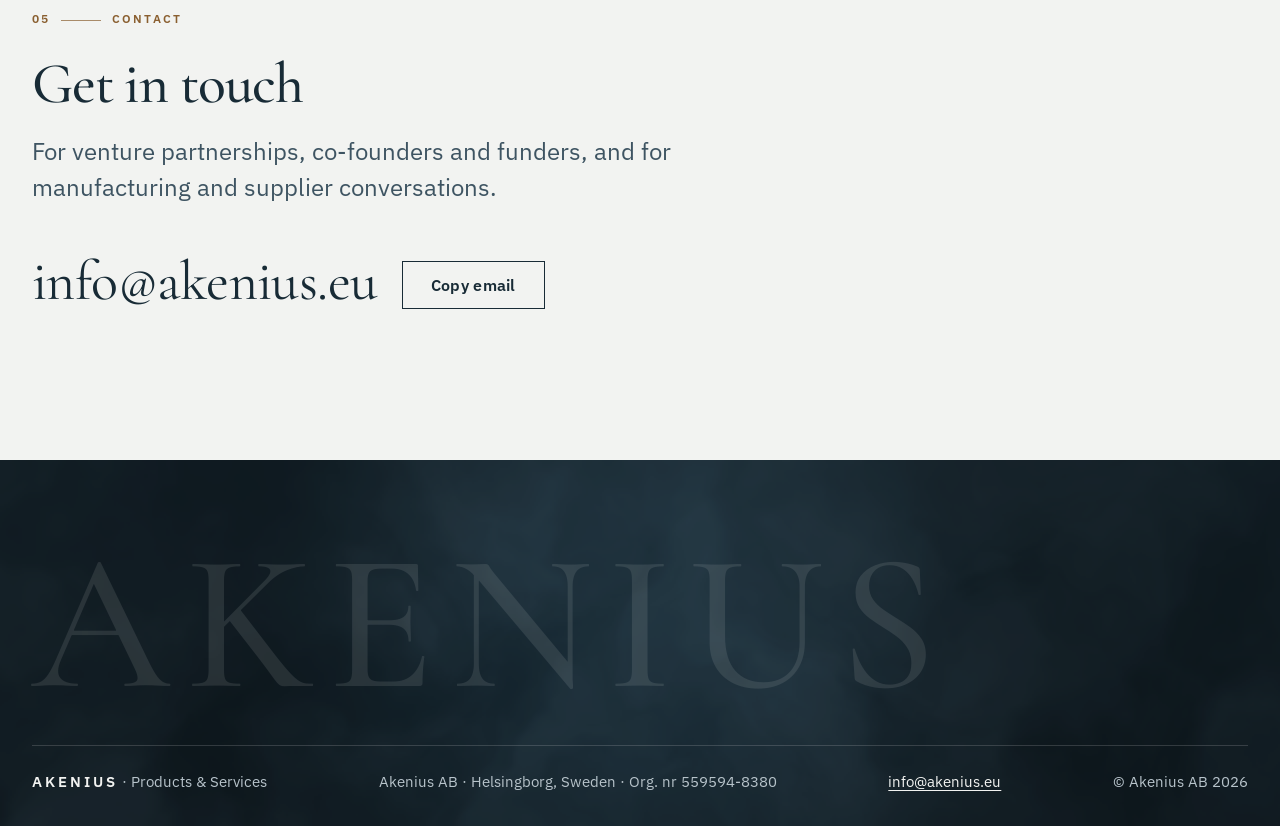
==== commit c23c6d4b: "Open up the venture wording so early-stage and externally funded ventures fit Criteria become what a" ====
--- a/index.html
+++ b/index.html
@@ -77,7 +77,7 @@
   <p class="scroll-hint" aria-hidden="true">Scroll ↓</p>
 </section>
 
-<section class="intro"><div class="wrap"><p data-reveal>A Swedish holding company building product and service businesses for Europe — patiently, and with our own capital at stake.</p></div></section>
+<section class="intro"><div class="wrap"><p data-reveal>A Swedish holding company building product and service businesses for Europe — patiently, and as long-term owners.</p></div></section>
 
 <section class="statement"><div class="wrap"><p data-reveal>Most good products and services don’t fail in the market. They fail on <em class="b">pricing</em>, on <em class="b">sourcing</em>, on <em class="b">channels</em> — and on the patience to get them right. Akenius brings <em class="b">operating experience</em> to that gap, and stays long enough for it to matter.</p></div></section>
 
@@ -86,7 +86,7 @@
     <p class="eyebrow" data-reveal><span class="n">01</span><span>How Akenius works</span></p>
     <div class="cols3" data-stagger>
       <div class="col" data-reveal><span class="num">i</span><h3>Few, and for the long run.</h3><p>We commit to a handful of ventures and stay for years, not quarters.</p></div>
-      <div class="col" data-reveal><span class="num">ii</span><h3>Proof before capital.</h3><p>Every venture passes a validation gate — verified costs and real customer pull — before serious money is committed.</p></div>
+      <div class="col" data-reveal><span class="num">ii</span><h3>Capital follows evidence.</h3><p>Every venture is tested step by step, and larger commitments are made in stages as the evidence builds — whoever provides the funding.</p></div>
       <div class="col" data-reveal><span class="num">iii</span><h3>Ownership, not fees.</h3><p>We earn through equity and results, alongside the partners we build with.</p></div>
     </div>
   </div>
@@ -99,7 +99,7 @@
       <article class="card lg" data-reveal>
         <span class="num">i</span>
         <h3>Ventures</h3>
-        <p>We develop, launch and co-own product and service businesses for European markets — sold direct online and through marketplaces and partners. Akenius holds the brands and IP; each venture runs in its own company, owned together with a partner.</p>
+        <p>We develop, launch and co-own product and service businesses for European markets, from first idea to scale. Each venture runs in its own company, owned together with a partner, with Akenius typically holding the brands and IP.</p>
         <a class="tlink" href="ventures-products.html">How we build ventures <span class="arr" aria-hidden="true">→</span></a>
       </article>
     </div>
@@ -110,17 +110,17 @@
   <div class="wrap">
     <div class="grid">
       <div class="span-7">
-        <p class="eyebrow" data-reveal><span class="n">03</span><span>What we look for</span></p>
+        <p class="eyebrow" data-reveal><span class="n">03</span><span>What we build towards</span></p>
         <div class="rows" data-stagger>
-          <div class="row" data-reveal><h3>A product or service with proof</h3><p>Built, tested and wanted by real customers, not a slide.</p></div>
-          <div class="row" data-reveal><h3>Margin that survives scale</h3><p>Landed cost, price and acquisition cost that still work at volume.</p></div>
-          <div class="row" data-reveal><h3>Reach across borders</h3><p>Something that travels across European markets without being rebuilt for each one.</p></div>
+          <div class="row" data-reveal><h3>Proof, built step by step</h3><p>Real customers who want it — tested early, and shown more clearly at every stage.</p></div>
+          <div class="row" data-reveal><h3>Margin that can survive scale</h3><p>Costs, price and acquisition cost that can still work at volume.</p></div>
+          <div class="row" data-reveal><h3>Reach across borders</h3><p>Something that can travel across European markets without being rebuilt for each one.</p></div>
         </div>
       </div>
       <div class="span-5"><figure class="fig" data-reveal>
 <svg viewBox="0 0 400 380" role="img" aria-labelledby="fit-t fit-d" data-draw>
-<title id="fit-t">Where Akenius invests</title>
-<desc id="fit-d">Three overlapping circles labelled Proof, Margin and Reach. Akenius invests where all three overlap.</desc>
+<title id="fit-t">What a venture builds towards</title>
+<desc id="fit-d">Three overlapping circles labelled Proof, Margin and Reach. A venture builds towards the point where all three overlap.</desc>
 <defs><clipPath id="fit-a"><circle cx="135" cy="140" r="110"/></clipPath><clipPath id="fit-b"><circle cx="265" cy="140" r="110"/></clipPath></defs>
 <g clip-path="url(#fit-a)"><g clip-path="url(#fit-b)"><circle class="g-fill-b node" cx="200" cy="252" r="110" style="--s:4"/></g></g>
 <circle class="g-line draw" cx="135" cy="140" r="110" pathLength="1" style="--s:0;--dur:900ms;--sw:40%"/>
@@ -130,7 +130,7 @@
 <text class="g-text c label" x="92" y="134" style="--s:6">Proof</text>
 <text class="g-text c label" x="308" y="134" style="--s:6">Margin</text>
 <text class="g-text c label" x="200" y="322" style="--s:6">Reach</text>
-<text class="g-text b c label" x="200" y="20" style="--s:7">Where Akenius invests</text>
+<text class="g-text b c label" x="200" y="20" style="--s:7">What a venture builds towards</text>
 </svg>
 </figure></div>
     </div>
@@ -166,7 +166,7 @@
   <div class="wrap">
     <p class="eyebrow" data-reveal><span class="n">05</span><span>Contact</span></p>
     <h2 id="contact-h" data-reveal>Get in touch</h2>
-    <p class="lede" data-reveal>For venture partnerships, and for manufacturing and supplier conversations.</p>
+    <p class="lede" data-reveal>For venture partnerships, co-founders and funders, and for manufacturing and supplier conversations.</p>
     <div class="cta-row" data-reveal><a class="mail" href="mailto:info@akenius.eu">info@akenius.eu</a><button class="btn ghost" type="button" data-copy="info@akenius.eu">Copy email</button></div>
   </div>
 </section>
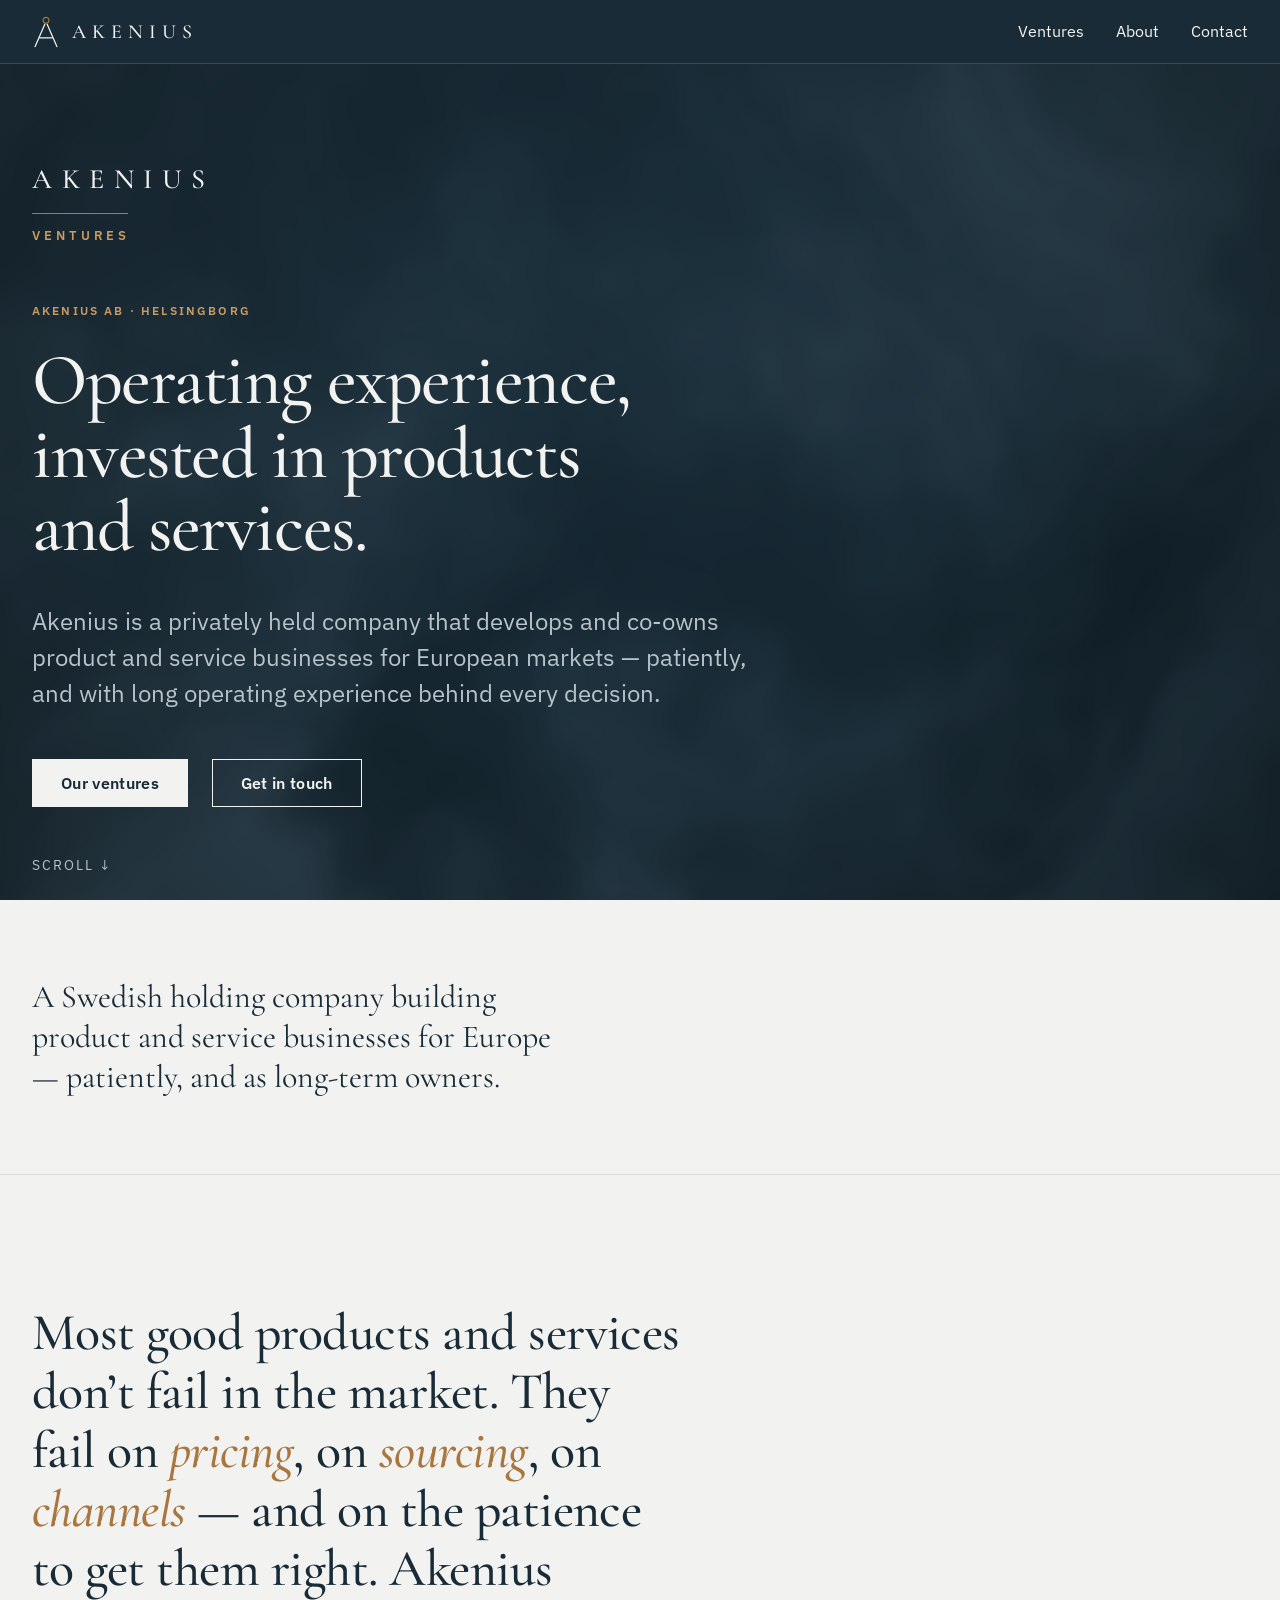
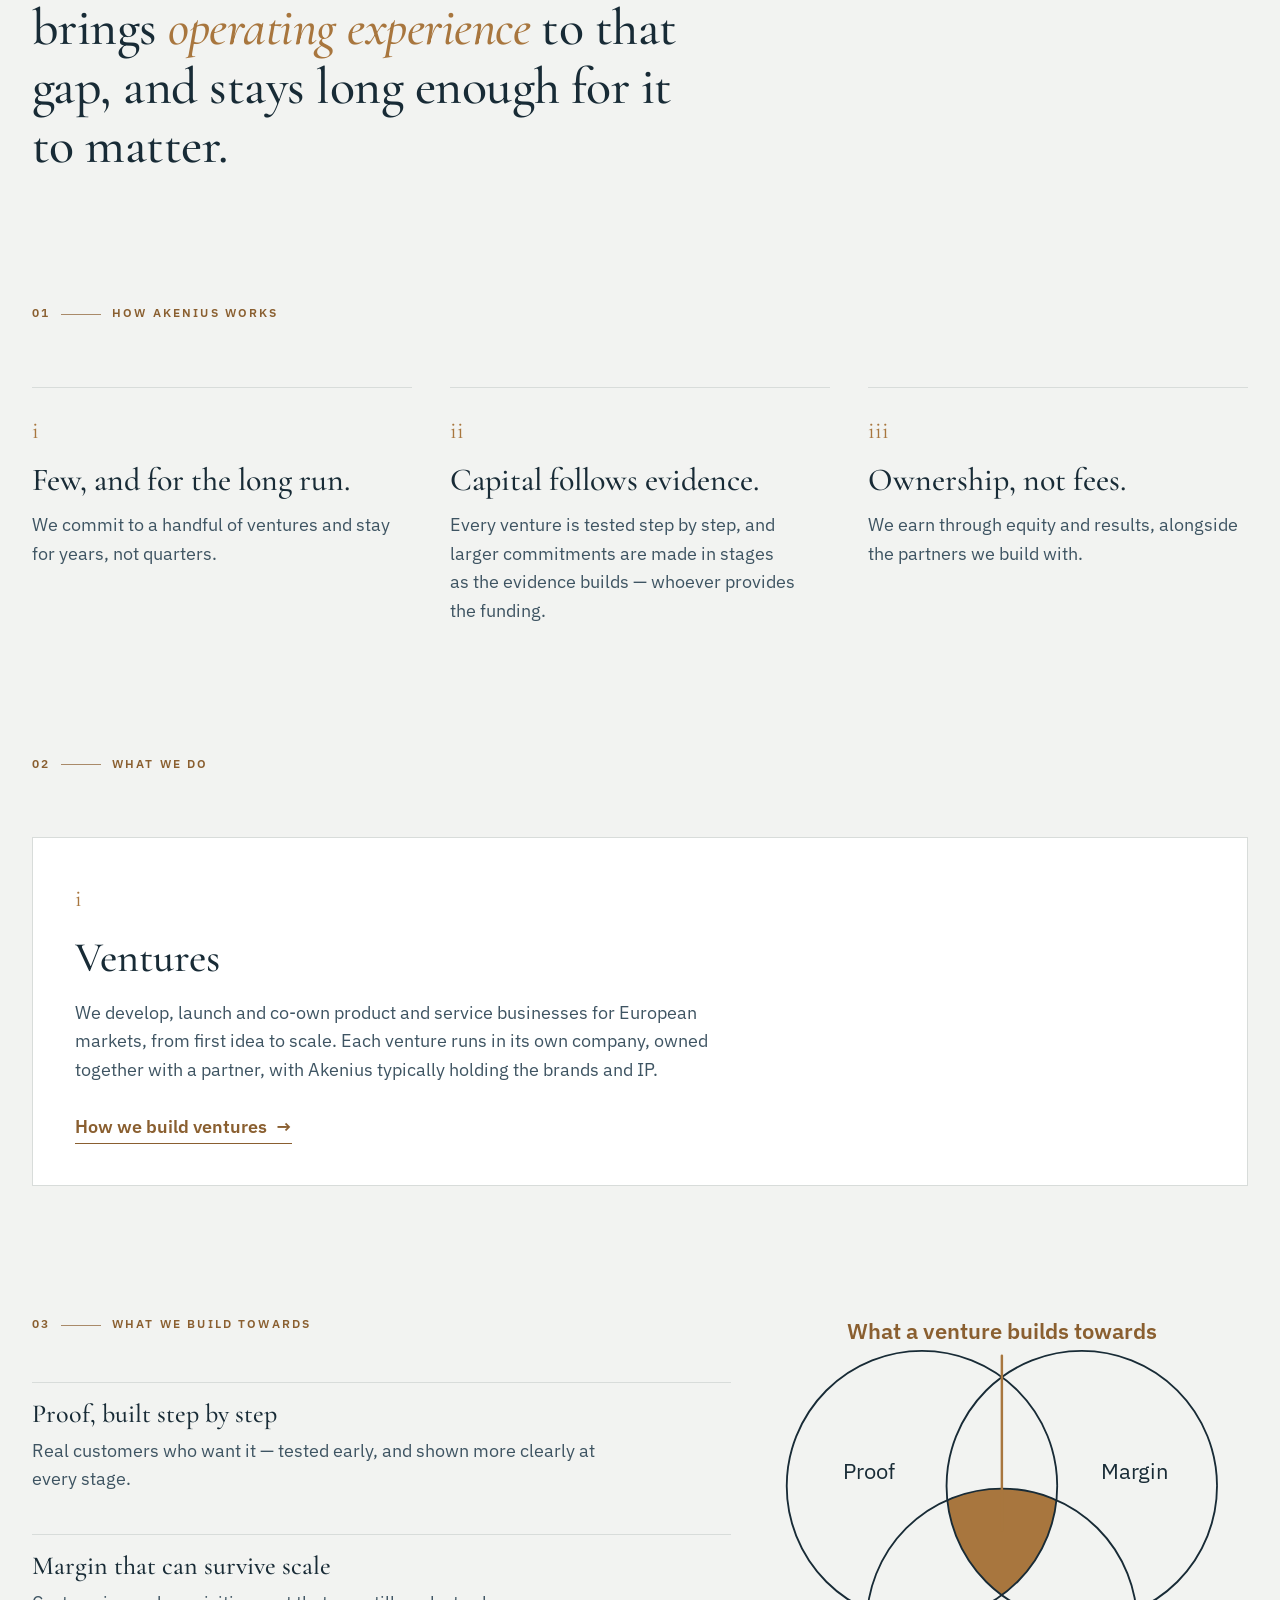
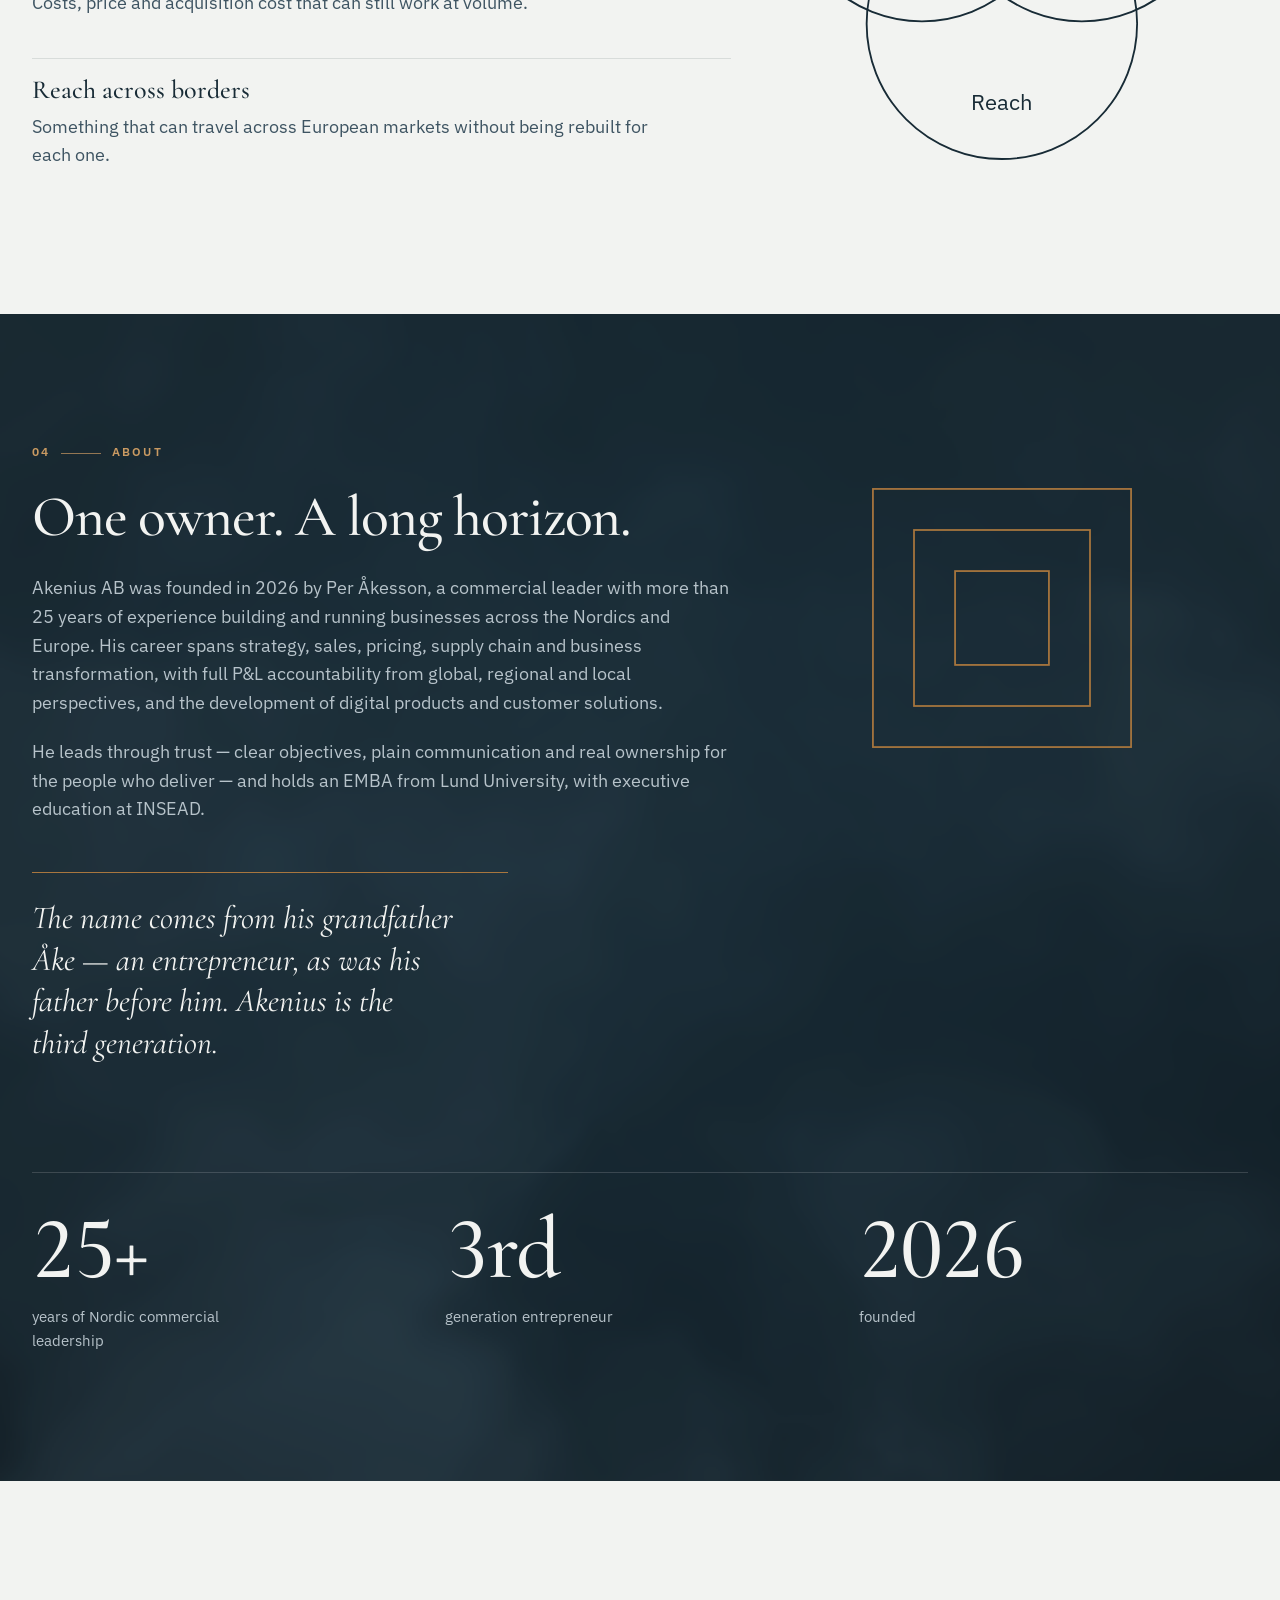
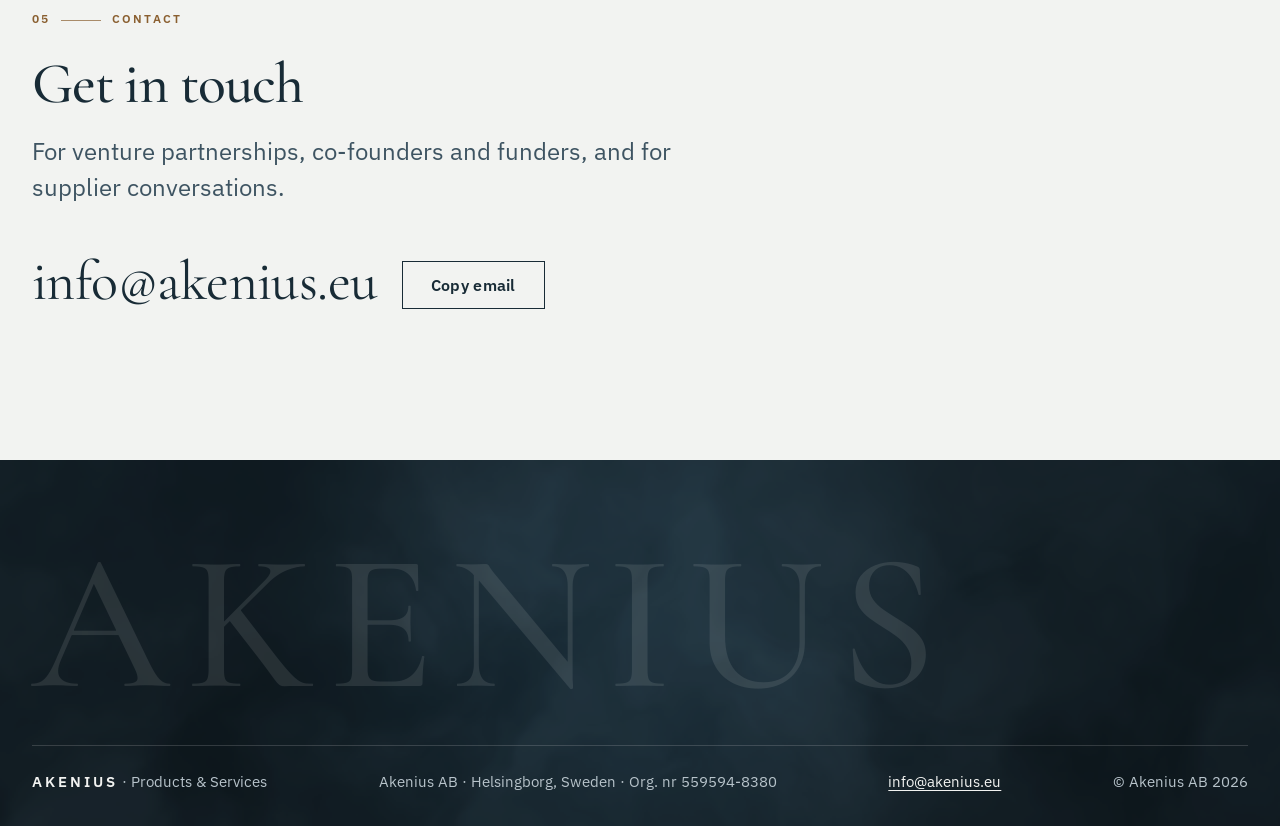
==== commit 26ee1481: "Remove the factory and manufacturing-conversation wording Co-Authored-By: Claude Sonnet 5.5 <noreply" ====
--- a/index.html
+++ b/index.html
@@ -166,7 +166,7 @@
   <div class="wrap">
     <p class="eyebrow" data-reveal><span class="n">05</span><span>Contact</span></p>
     <h2 id="contact-h" data-reveal>Get in touch</h2>
-    <p class="lede" data-reveal>For venture partnerships, co-founders and funders, and for manufacturing and supplier conversations.</p>
+    <p class="lede" data-reveal>For venture partnerships, co-founders and funders, and for supplier conversations.</p>
     <div class="cta-row" data-reveal><a class="mail" href="mailto:info@akenius.eu">info@akenius.eu</a><button class="btn ghost" type="button" data-copy="info@akenius.eu">Copy email</button></div>
   </div>
 </section>
